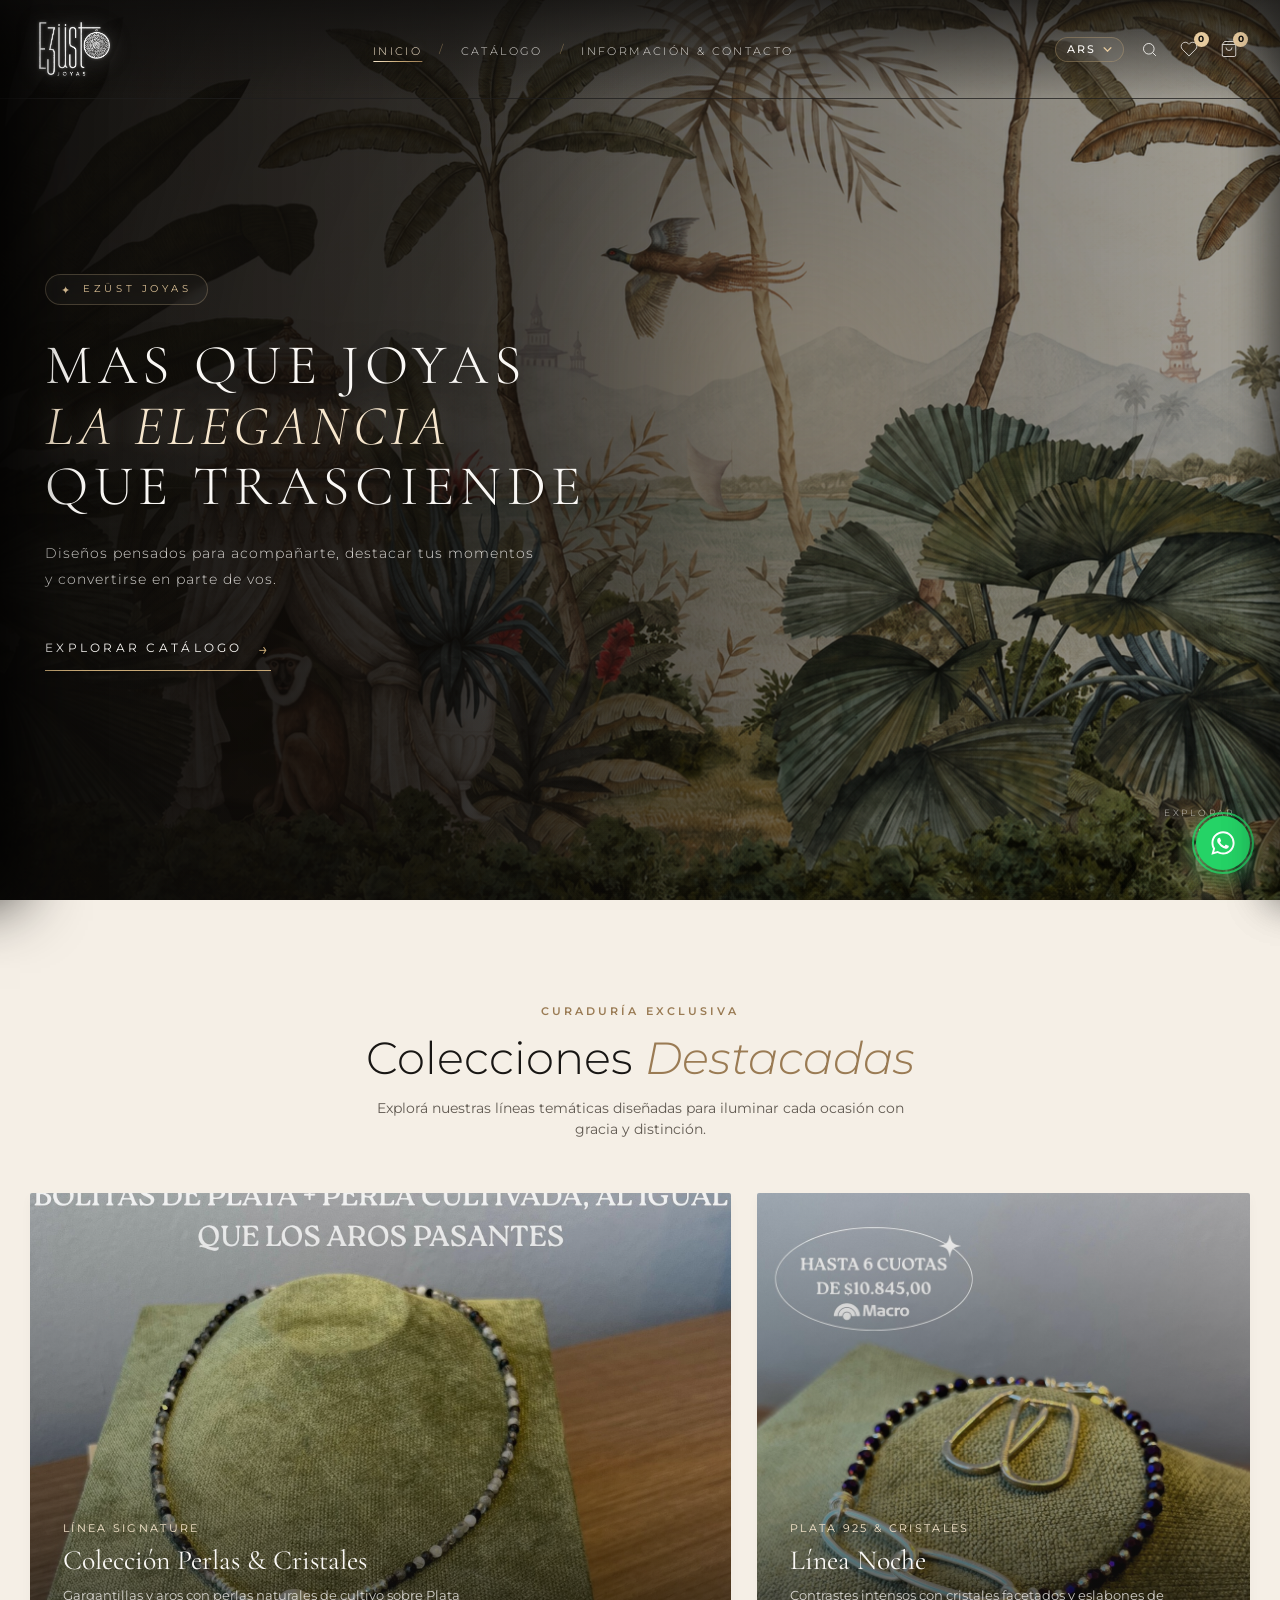
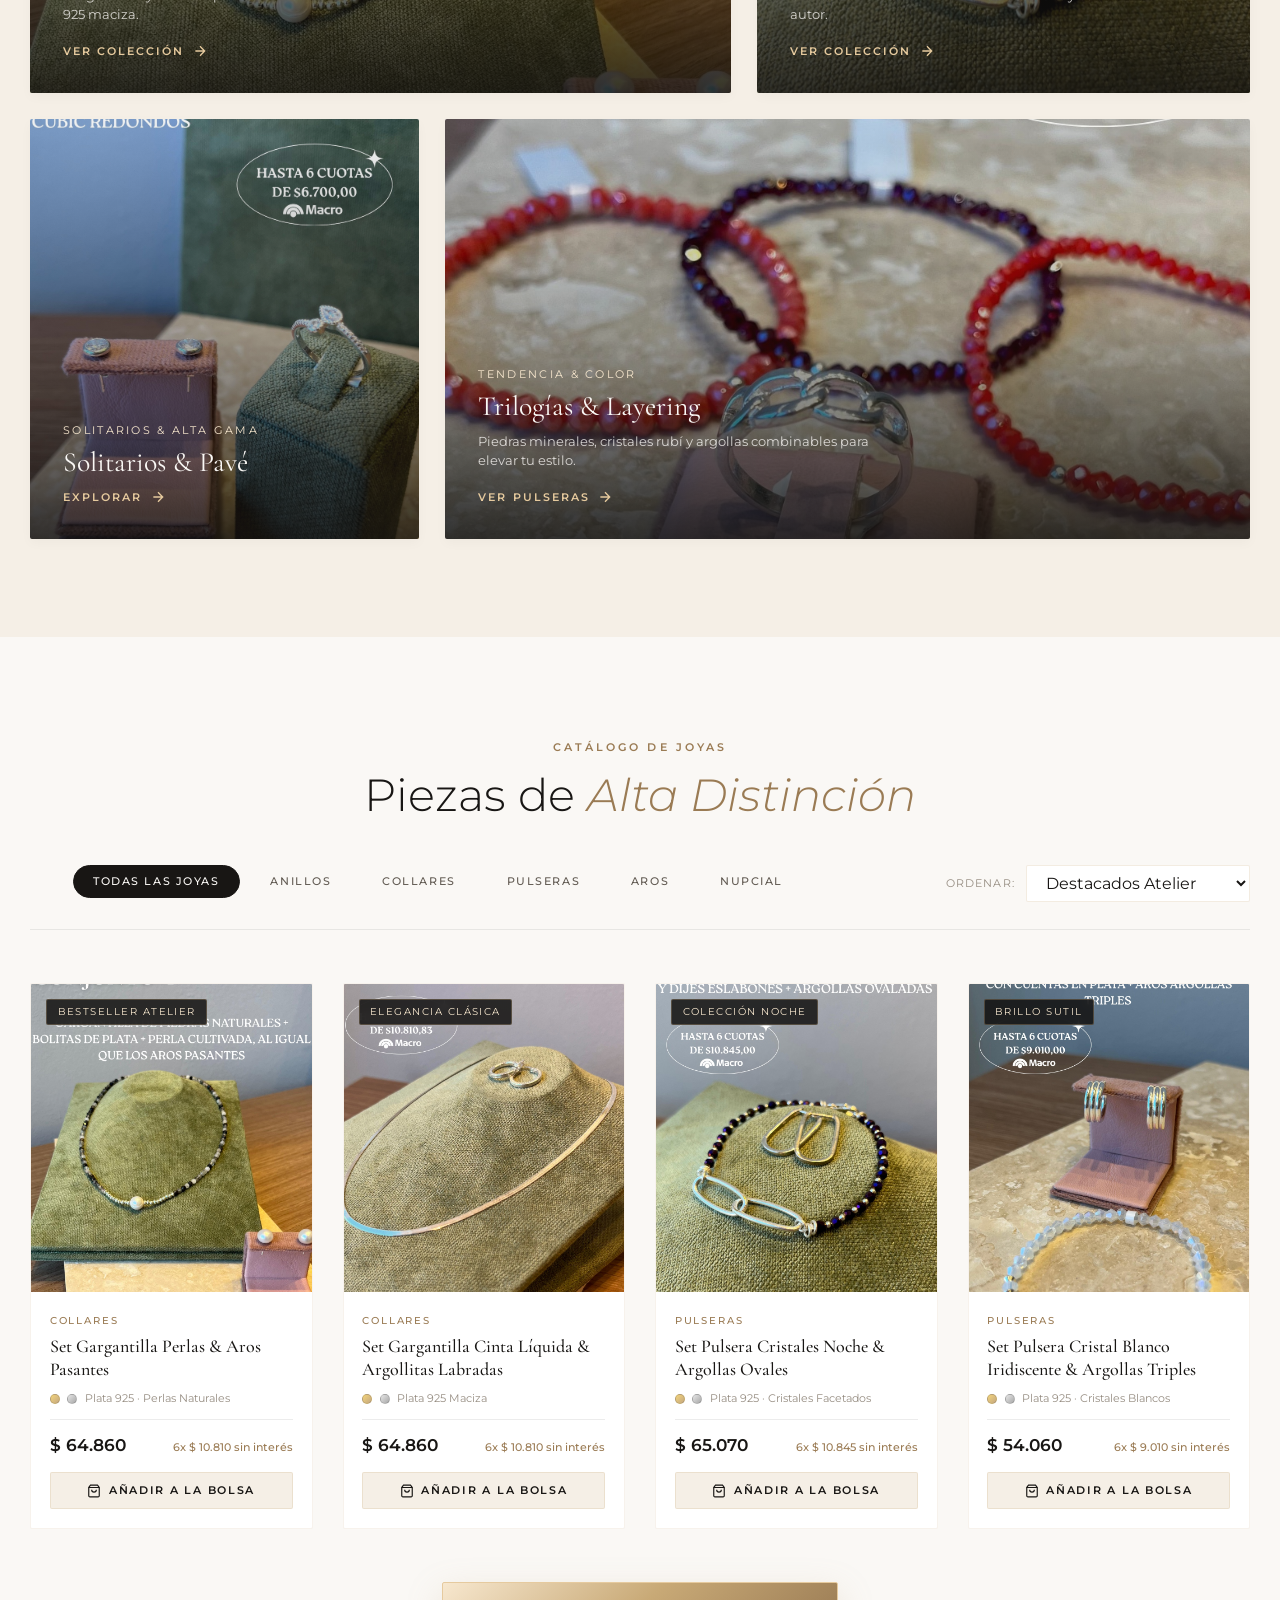
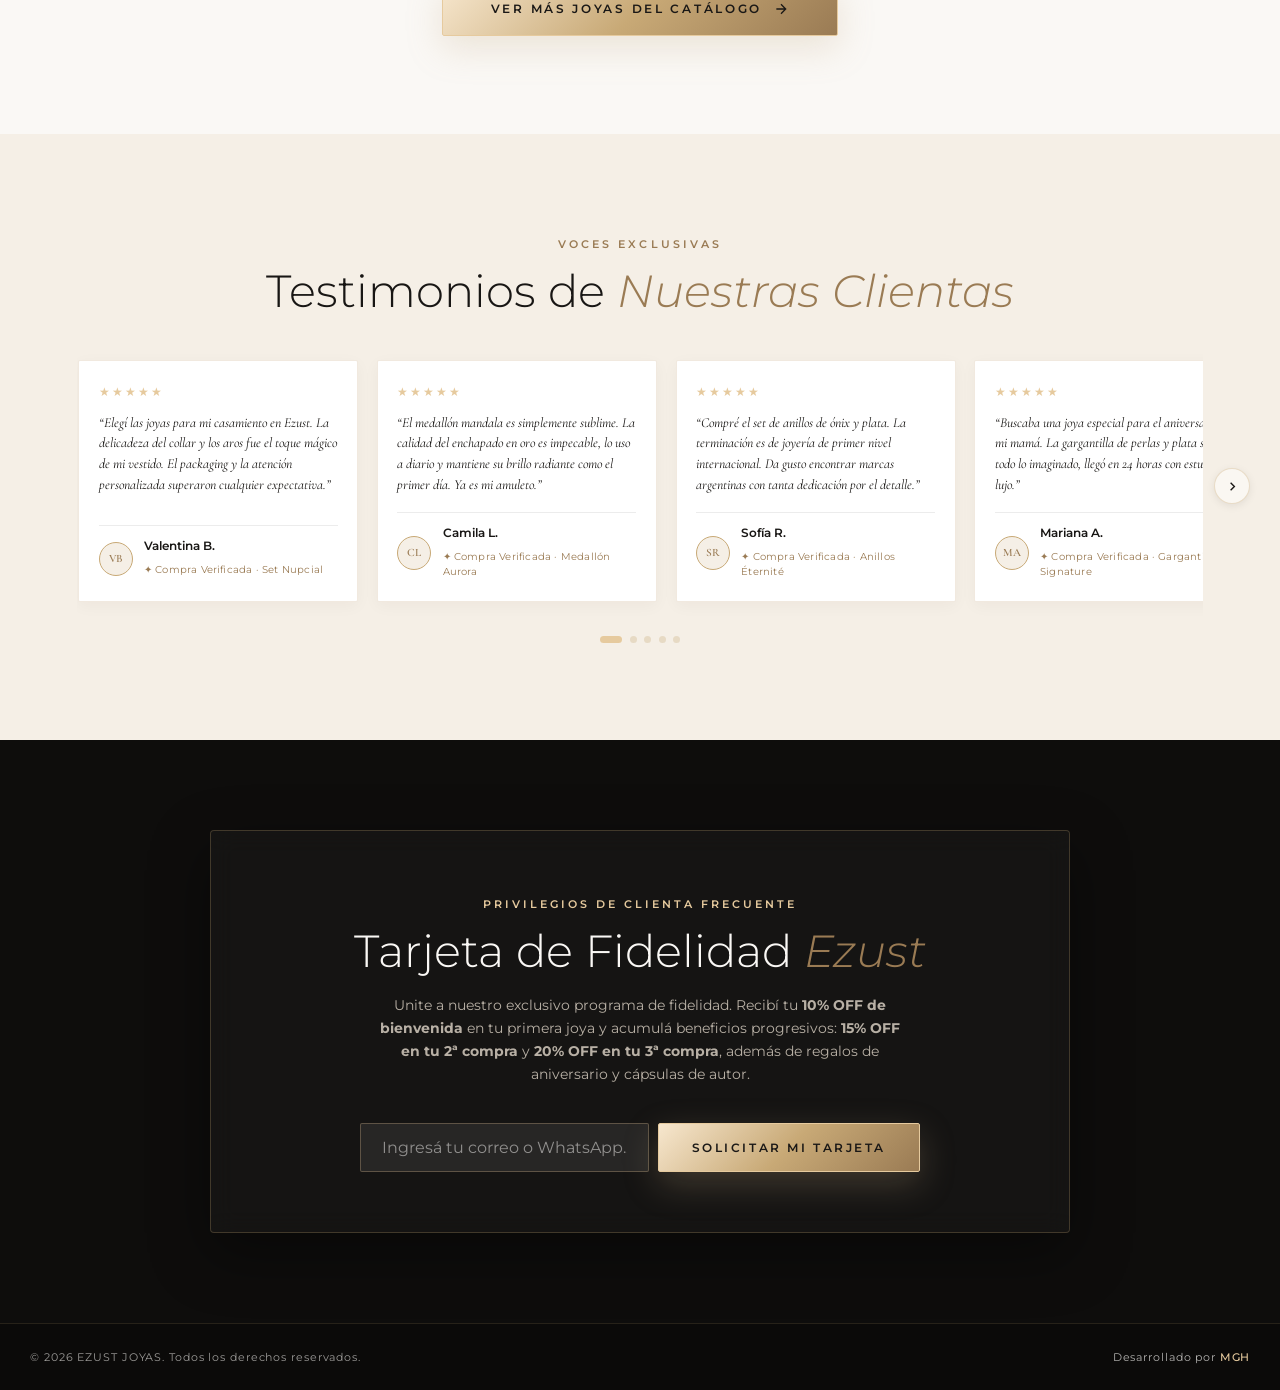
==== index.html @ bac336cd "feat: create luxury design system stylesheet and update headers across pages" ====
<!DOCTYPE html>
<html lang="es">

<head>
  <meta charset="UTF-8">
  <meta name="viewport" content="width=device-width, initial-scale=1.0, maximum-scale=1.0, minimum-scale=1.0, user-scalable=no, shrink-to-fit=no, viewport-fit=cover">
  <title>EZUST JOYAS</title>

  <!-- SEO & Meta Tags -->
  <meta name="description"
    content="Ezust Joyas — Alta joyería contemporánea en Oro 18K y Plata 925. Anillos de autor, collares, pulseras y aros diseñados para trascender y contar historias únicas.">
  <meta name="keywords"
    content="joyas de autor, joyeria fina, oro 18k, plata 925, anillos de compromiso, collares de oro, pulseras luxury, alta joyeria argentina, ezust joyas">
  <meta name="author" content="EZUST JOYAS">
  <meta name="theme-color" content="#121110">

  <!-- Open Graph / Social -->
  <meta property="og:type" content="website">
  <meta property="og:title" content="EZUST JOYAS | Joyas que cuentan historias">
  <meta property="og:description"
    content="Diseño de autor, metales nobles y elegancia atemporal. Descubrí nuestra nueva colección exclusiva.">
  <meta property="og:image" content="assets/img/hero_bride_gold.jpg">

  <!-- Stylesheet (cache-busted for mobile updates) -->
  <link rel="stylesheet" href="css/style.css?v=20261025_mural_anim_v18">
  <link rel="icon" type="image/svg+xml" href="assets/logo-symbol.svg">
</head>

<body>

  <!-- Sticky Luxury Floating Header -->
  <header class="site-header transparent-hero-header" id="siteHeader">
    <div class="header-inner container-fluid">

      <!-- Header Left: Logo -->
      <div class="header-logo-area">
        <a href="#inicio" aria-label="EZUST JOYAS Inicio" class="header-logo-link">
          <img src="assets/logo-official-white.png?v=2" alt="EZUST JOYAS" class="header-logo-img" width="140" height="56">
        </a>
      </div>

      <!-- Header Center: Minimalist Inline Navigation -->
      <nav class="header-nav-center" aria-label="Navegación principal">
        <ul class="nav-links-editorial">
          <li><a href="#inicio" class="nav-editorial-link active">INICIO</a></li>
          <li class="nav-dot">/</li>
          <li><a href="catalogo.html" class="nav-editorial-link">CATÁLOGO</a></li>
          <li class="nav-dot">/</li>
          <li><a href="contacto.html" class="nav-editorial-link">INFORMACIÓN & CONTACTO</a></li>
        </ul>
      </nav>

      <!-- Header Right: Currency & Action Icons -->
      <div class="header-actions-right">

        <!-- Luxury Custom Currency Selector -->
        <div class="custom-currency-dropdown" id="currencyDropdown">
          <button class="currency-trigger-btn" id="currencyTrigger" type="button" aria-haspopup="true" aria-expanded="false" aria-label="Seleccionar Moneda">
            <span class="curr-selected-code" id="currentCurrencyLabel">ARS</span>
            <svg class="curr-arrow" width="9" height="5" viewBox="0 0 10 6" fill="none" stroke="currentColor" stroke-width="1.6" stroke-linecap="round">
              <path d="M1 1L5 5L9 1"/>
            </svg>
          </button>
          <div class="currency-dropdown-menu" id="currencyMenu">
            <button type="button" class="currency-menu-item active" data-currency="ARS">
              <span class="currency-item-code">ARS</span>
              <span class="currency-item-name">Pesos ($)</span>
              <span class="currency-item-dot">✦</span>
            </button>
            <button type="button" class="currency-menu-item" data-currency="USD">
              <span class="currency-item-code">USD</span>
              <span class="currency-item-name">Dólares ($)</span>
              <span class="currency-item-dot">✦</span>
            </button>
          </div>
        </div>

        <!-- Header Inline Search Box -->
        <div class="header-search-wrap" id="headerSearchWrap">
          <button class="header-icon-fine" id="searchBtn" title="Buscar Joyas" aria-label="Buscar">
            <svg width="17" height="17" fill="none" stroke="currentColor" stroke-width="1.4" viewBox="0 0 24 24">
              <circle cx="11" cy="11" r="7.5"></circle>
              <line x1="21" y1="21" x2="16.5" y2="16.5"></line>
            </svg>
          </button>
          <div class="header-search-input-box" id="headerSearchInputBox">
            <input type="text" id="headerSearchInput" class="header-search-field" placeholder="Buscar collares, anillos, perlas..." autocomplete="off">
            <button type="button" class="header-search-close" id="headerSearchCloseBtn">✕</button>
          </div>
          <!-- Live Floating Search Results Dropdown -->
          <div class="header-search-results-dropdown" id="headerSearchResults"></div>
        </div>


        <!-- Wishlist Icon -->
        <button class="header-icon-fine" id="wishlistBtn" title="Mis Favoritos" aria-label="Favoritos">
          <svg width="18" height="18" fill="none" stroke="currentColor" stroke-width="1.2" viewBox="0 0 24 24">
            <path
              d="M20.84 4.61a5.5 5.5 0 00-7.78 0L12 5.67l-1.06-1.06a5.5 5.5 0 00-7.78 7.78l1.06 1.06L12 21.23l7.78-7.78 1.06-1.06a5.5 5.5 0 000-7.78z">
            </path>
          </svg>
          <span class="badge-count-fine" id="wishlistCount">0</span>
        </button>

        <!-- Bag / Cart Icon -->
        <button class="header-icon-fine" id="cartBtn" title="Bolsa de Compras" aria-label="Carrito de compras">
          <svg width="18" height="18" fill="none" stroke="currentColor" stroke-width="1.2" viewBox="0 0 24 24">
            <path d="M6 2L3 6v14a2 2 0 002 2h14a2 2 0 002-2V6l-3-4z"></path>
            <line x1="3" y1="6" x2="21" y2="6"></line>
            <path d="M16 10a4 4 0 01-8 0"></path>
          </svg>
          <span class="badge-count-fine" id="cartCount">0</span>
        </button>

        <!-- Mobile Menu Toggle -->
        <button class="header-icon-fine mobile-menu-btn" id="mobileMenuBtn" aria-label="Abrir Menú">
          <svg width="22" height="22" fill="none" stroke="currentColor" stroke-width="1.2" viewBox="0 0 24 24">
            <line x1="3" y1="7" x2="21" y2="7"></line>
            <line x1="3" y1="17" x2="21" y2="17"></line>
          </svg>
        </button>

      </div>

    </div>
  </header>

  <!-- 4K Fullscreen Cinematographic Hero Section -->
  <section class="hero-cinematic-section" id="inicio">

    <!-- Background Macro Jewelry Visual with Parallax -->
    <div class="hero-cinematic-bg-wrapper" id="heroBgWrapper">
      <img src="assets/img/hero_jungle.png" alt="EZÜST Joyas - mural selvático, identidad de marca" class="hero-cinematic-img"
        id="heroCinematicImg">
      <!-- Vignette and Gradient Caustic Layers -->
      <div class="hero-cinematic-gradient-left"></div>
      <div class="hero-cinematic-vignette"></div>
      <div class="hero-cinematic-caustic-glow"></div>
      <!-- Ambient Sparkle Canvas -->
      <canvas id="heroSparklesCanvas" class="hero-sparkles-canvas"></canvas>
    </div>

    <!-- Main Editorial Content Overlay -->
    <div class="container hero-cinematic-container">
      <div class="hero-cinematic-content">

        <div class="hero-editorial-brand-badge">
          <span class="badge-sparkle">✦</span>
          <span class="badge-text">EZÜST JOYAS</span>
        </div>

        <h1 class="hero-editorial-headline">
          <span class="headline-line line-1">MAS QUE JOYAS</span>
          <span class="headline-line line-2">LA ELEGANCIA</span>
          <span class="headline-line line-3">QUE TRASCIENDE</span>
        </h1>

        <p class="hero-editorial-subtext">
          Diseños pensados para acompañarte, destacar tus momentos y convertirse en parte de vos.
        </p>

        <div class="hero-editorial-cta-wrap">
          <a href="catalogo.html" class="hero-minimal-editorial-cta">
            <span class="cta-text">EXPLORAR CATÁLOGO</span>
            <span class="cta-arrow">→</span>
          </a>
        </div>

      </div>
    </div>

    <!-- Bottom Hallmarks Bar -->
    <div class="hero-bottom-bar">
      <div class="container hero-bottom-inner">
        <a href="#colecciones" class="hero-scroll-indicator" aria-label="Desplazarse hacia abajo">
          <span class="scroll-label">EXPLORAR</span>
          <div class="scroll-needle"></div>
        </a>
      </div>
    </div>

  </section>

  <!-- Featured Collections Section -->
  <section class="collections-section section-spacing" id="colecciones">
    <div class="container">

      <div class="section-header text-center">
        <span class="section-tag">Curaduría Exclusiva</span>
        <h2 class="section-title">Colecciones <em>Destacadas</em></h2>
        <p style="color: var(--text-secondary); max-width: 540px; margin: 0.8rem auto 0; font-size: 0.9rem;">
          Explorá nuestras líneas temáticas diseñadas para iluminar cada ocasión con gracia y distinción.
        </p>
      </div>

      <div class="collections-grid">

        <!-- Collection 1: Aurora (Large) -->
        <div class="collection-card col-span-7 large">
          <div class="collection-media">
            <img src="assets/products_hq/ez-real-01_main.jpg" alt="Colección Perlas Naturales y Plata 925"
              loading="lazy">
            <div class="collection-overlay">
              <span class="collection-sub">Línea Signature</span>
              <h3 class="collection-name">Colección Perlas & Cristales</h3>
              <p class="collection-desc">Gargantillas y aros con perlas naturales de cultivo sobre Plata 925 maciza.</p>
              <a href="catalogo.html?category=collares" class="collection-link-btn">
                <span>Ver Colección</span>
                <svg fill="none" stroke="currentColor" stroke-width="2" viewBox="0 0 24 24">
                  <path d="M5 12h14M12 5l7 7-7 7" />
                </svg>
              </a>
            </div>
          </div>
        </div>

        <!-- Collection 2: Noche & Cristales -->
        <div class="collection-card col-span-5 large">
          <div class="collection-media">
            <img src="assets/products_hq/ez-real-03_main.jpg" alt="Colección Noche Cristales y Plata" loading="lazy">
            <div class="collection-overlay">
              <span class="collection-sub">Plata 925 & Cristales</span>
              <h3 class="collection-name">Línea Noche</h3>
              <p class="collection-desc">Contrastes intensos con cristales facetados y eslabones de autor.</p>
              <a href="catalogo.html?category=pulseras" class="collection-link-btn">
                <span>Ver Colección</span>
                <svg fill="none" stroke="currentColor" stroke-width="2" viewBox="0 0 24 24">
                  <path d="M5 12h14M12 5l7 7-7 7" />
                </svg>
              </a>
            </div>
          </div>
        </div>

        <!-- Collection 3: Solitarios & Pavé -->
        <div class="collection-card col-span-4">
          <div class="collection-media">
            <img src="assets/products_hq/ez-real-05_main.jpg" alt="Solitarios y Aros Cubic Biselados" loading="lazy">
            <div class="collection-overlay">
              <span class="collection-sub">Solitarios & Alta Gama</span>
              <h3 class="collection-name">Solitarios & Pavé</h3>
              <a href="catalogo.html?category=anillos" class="collection-link-btn">
                <span>Explorar</span>
                <svg fill="none" stroke="currentColor" stroke-width="2" viewBox="0 0 24 24">
                  <path d="M5 12h14M12 5l7 7-7 7" />
                </svg>
              </a>
            </div>
          </div>
        </div>

        <!-- Collection 4: Trilogías & Layering -->
        <div class="collection-card col-span-8">
          <div class="collection-media">
            <img src="assets/products_hq/ez-real-08_main.jpg" alt="Trilogías Minerales y Anillos" loading="lazy">
            <div class="collection-overlay">
              <span class="collection-sub">Tendencia & Color</span>
              <h3 class="collection-name">Trilogías & Layering</h3>
              <p class="collection-desc">Piedras minerales, cristales rubí y argollas combinables para elevar tu estilo.
              </p>
              <a href="catalogo.html?category=pulseras" class="collection-link-btn">
                <span>Ver Pulseras</span>
                <svg fill="none" stroke="currentColor" stroke-width="2" viewBox="0 0 24 24">
                  <path d="M5 12h14M12 5l7 7-7 7" />
                </svg>
              </a>
            </div>
          </div>
        </div>

      </div>

    </div>
  </section>

  <!-- Interactive Product Catalog Section -->
  <section class="catalog-section section-spacing" id="catalogo">
    <div class="container">

      <div class="section-header text-center">
        <span class="section-tag">Catálogo de Joyas</span>
        <h2 class="section-title">Piezas de <em>Alta Distinción</em></h2>
      </div>

      <!-- Filters & Sorting Bar -->
      <div class="catalog-filters-bar">
        <div class="filter-categories-wrap">
          <button class="filter-scroll-btn filter-scroll-left hidden" aria-label="Desplazar categorías a la izquierda" type="button">
            <svg width="14" height="14" viewBox="0 0 24 24" fill="none" stroke="currentColor" stroke-width="2.2"><polyline points="15 18 9 12 15 6"></polyline></svg>
          </button>
          <div class="filter-categories">
            <button class="filter-btn active" data-category="all">Todas las Joyas</button>
            <button class="filter-btn" data-category="anillos">Anillos</button>
            <button class="filter-btn" data-category="collares">Collares</button>
            <button class="filter-btn" data-category="pulseras">Pulseras</button>
            <button class="filter-btn" data-category="aros">Aros</button>
            <button class="filter-btn" data-category="nupcial">Nupcial</button>
          </div>
          <button class="filter-scroll-btn filter-scroll-right" aria-label="Desplazar categorías a la derecha" type="button">
            <svg width="14" height="14" viewBox="0 0 24 24" fill="none" stroke="currentColor" stroke-width="2.2"><polyline points="9 18 15 12 9 6"></polyline></svg>
          </button>
        </div>

        <div class="catalog-sort-wrap">
          <span class="sort-label">Ordenar:</span>
          <select class="sort-select" id="catalogSort" aria-label="Ordenar catálogo">
            <option value="featured">Destacados Atelier</option>
            <option value="low-price">Menor a Mayor Precio</option>
            <option value="high-price">Mayor a Menor Precio</option>
          </select>
        </div>
      </div>

      <!-- Dynamic Product Cards Grid (Limited to 4 on Home) -->
      <div class="products-grid" id="productsGrid" data-limit="4">
        <!-- Injected via app.js -->
      </div>

      <!-- Ver Más CTA Linking to Catalog Page -->
      <div class="text-center" style="margin-top: 3.5rem;">
        <a href="catalogo.html" class="btn-luxury btn-primary" style="padding: 1.1rem 3.2rem; font-size: 0.82rem; letter-spacing: 0.22em;">
          <span>Ver Más Joyas del Catálogo</span>
          <svg width="16" height="16" fill="none" stroke="currentColor" stroke-width="2" viewBox="0 0 24 24">
            <path d="M5 12h14M12 5l7 7-7 7" />
          </svg>
        </a>
      </div>

    </div>
  </section>







  <!-- Verified Testimonials Section -->
  <section class="testimonials-section section-spacing">
    <div class="container">

      <div class="section-header text-center">
        <span class="section-tag">Voces Exclusivas</span>
        <h2 class="section-title">Testimonios de <em>Nuestras Clientas</em></h2>
      </div>

      <div class="testimonials-carousel-wrap">
        <button class="testimonials-nav-btn testimonials-nav-prev hidden" id="testiPrevBtn" aria-label="Testimonio anterior" type="button">
          <svg width="15" height="15" viewBox="0 0 24 24" fill="none" stroke="currentColor" stroke-width="2.2"><polyline points="15 18 9 12 15 6"></polyline></svg>
        </button>

        <div class="testimonials-grid" id="testimonialsTrack">

          <div class="testimonial-card">
            <div class="testimonial-stars">★★★★★</div>
            <p class="testimonial-text">
              “Elegí las joyas para mi casamiento en Ezust. La delicadeza del collar y los aros fue el toque mágico de mi
              vestido. El packaging y la atención personalizada superaron cualquier expectativa.”
            </p>
            <div class="testimonial-author">
              <div class="author-avatar">VB</div>
              <div class="author-info">
                <h5>Valentina B.</h5>
                <span>✦ Compra Verificada · Set Nupcial</span>
              </div>
            </div>
          </div>

          <div class="testimonial-card">
            <div class="testimonial-stars">★★★★★</div>
            <p class="testimonial-text">
              “El medallón mandala es simplemente sublime. La calidad del enchapado en oro es impecable, lo uso a diario y
              mantiene su brillo radiante como el primer día. Ya es mi amuleto.”
            </p>
            <div class="testimonial-author">
              <div class="author-avatar">CL</div>
              <div class="author-info">
                <h5>Camila L.</h5>
                <span>✦ Compra Verificada · Medallón Aurora</span>
              </div>
            </div>
          </div>

          <div class="testimonial-card">
            <div class="testimonial-stars">★★★★★</div>
            <p class="testimonial-text">
              “Compré el set de anillos de ónix y plata. La terminación es de joyería de primer nivel internacional. Da
              gusto encontrar marcas argentinas con tanta dedicación por el detalle.”
            </p>
            <div class="testimonial-author">
              <div class="author-avatar">SR</div>
              <div class="author-info">
                <h5>Sofía R.</h5>
                <span>✦ Compra Verificada · Anillos Éternité</span>
              </div>
            </div>
          </div>

          <div class="testimonial-card">
            <div class="testimonial-stars">★★★★★</div>
            <p class="testimonial-text">
              “Buscaba una joya especial para el aniversario de mi mamá. La gargantilla de perlas y plata superó todo lo imaginado, llegó en 24 horas con estuche de lujo.”
            </p>
            <div class="testimonial-author">
              <div class="author-avatar">MA</div>
              <div class="author-info">
                <h5>Mariana A.</h5>
                <span>✦ Compra Verificada · Gargantilla Signature</span>
              </div>
            </div>
          </div>

          <div class="testimonial-card">
            <div class="testimonial-stars">★★★★★</div>
            <p class="testimonial-text">
              “El calibrador digital me permitió acertar mi medida exacta sin moverme de casa. El anillo solitario es deslumbrante, súper cómodo y brillante.”
            </p>
            <div class="testimonial-author">
              <div class="author-avatar">LG</div>
              <div class="author-info">
                <h5>Lucía G.</h5>
                <span>✦ Compra Verificada · Solitario Lumière</span>
              </div>
            </div>
          </div>

        </div>

        <button class="testimonials-nav-btn testimonials-nav-next" id="testiNextBtn" aria-label="Siguiente testimonio" type="button">
          <svg width="15" height="15" viewBox="0 0 24 24" fill="none" stroke="currentColor" stroke-width="2.2"><polyline points="9 18 15 12 9 6"></polyline></svg>
        </button>
      </div>

      <!-- Carousel Pagination Dots -->
      <div class="testimonials-dots" id="testimonialsDots">
        <button class="testi-dot active" aria-label="Testimonio 1"></button>
        <button class="testi-dot" aria-label="Testimonio 2"></button>
        <button class="testi-dot" aria-label="Testimonio 3"></button>
        <button class="testi-dot" aria-label="Testimonio 4"></button>
        <button class="testi-dot" aria-label="Testimonio 5"></button>
      </div>

  </section>

  <!-- VIP Loyalty Card Section -->
  <section class="newsletter-section" id="fidelidad">
    <div class="container">
      <div class="newsletter-box">
        <span class="section-tag" style="color: var(--gold-bright);">Privilegios de Clienta Frecuente</span>
        <h2 class="section-title">Tarjeta de Fidelidad <em>Ezust</em></h2>
        <p class="subtitle">
          Unite a nuestro exclusivo programa de fidelidad. Recibí tu <strong>10% OFF de bienvenida</strong> en tu primera joya y acumulá beneficios progresivos: <strong>15% OFF en tu 2ª compra</strong> y <strong>20% OFF en tu 3ª compra</strong>, además de regalos de aniversario y cápsulas de autor.
        </p>

        <form class="newsletter-form" id="newsletterForm">
          <input type="text" id="newsletterEmail" class="newsletter-input"
            placeholder="Ingresá tu correo o WhatsApp..." required aria-label="Contacto para Tarjeta de Fidelidad">
          <button type="submit" class="btn-luxury btn-primary">
            <span>Solicitar Mi Tarjeta</span>
          </button>
        </form>

      </div>
    </div>
  </section>

  <!-- Slim Minimal Luxury Footer -->
  <footer class="site-footer-slim" id="contacto">
    <div class="container">
      <div class="footer-slim-inner">
        <div class="footer-slim-copy">
          © 2026 EZUST JOYAS. Todos los derechos reservados.
        </div>
        <div class="footer-slim-dev">
          Desarrollado por <a href="https://instagram.com/martiniano.web" target="_blank" rel="noopener"
            class="developer-link">MGH</a>
        </div>
      </div>
    </div>
  </footer>

  <!-- Floating WhatsApp Action Button -->
  <a href="https://wa.me/5493576415867?text=Hola%20Ezust%20joyas,%20quiero..." target="_blank" rel="noopener"
    class="floating-whatsapp-btn" aria-label="Contactar por WhatsApp">
    <svg width="32" height="32" viewBox="0 0 24 24" fill="currentColor">
      <path
        d="M12.04 2c-5.46 0-9.91 4.45-9.91 9.91 0 1.75.46 3.45 1.32 4.95L2.05 22l5.25-1.38c1.45.79 3.08 1.21 4.74 1.21 5.46 0 9.91-4.45 9.91-9.91 0-2.65-1.03-5.14-2.9-7.01A9.816 9.816 0 0 0 12.04 2zm.01 1.67c2.2 0 4.26.86 5.82 2.42a8.225 8.225 0 0 1 2.41 5.83c0 4.54-3.7 8.24-8.24 8.24-1.48 0-2.93-.4-4.2-1.15l-.3-.18-3.12.82.83-3.04-.2-.31a8.196 8.196 0 0 1-1.26-4.38c0-4.54 3.7-8.24 8.24-8.24zm-3.53 3.99c-.19 0-.42.07-.64.31-.22.24-.85.83-.85 2.03 0 1.2.88 2.36 1 2.53.13.16 1.72 2.63 4.17 3.69.58.25 1.04.4 1.4.51.59.19 1.12.16 1.54.1.47-.07 1.45-.59 1.65-1.17.21-.57.21-1.06.15-1.17-.06-.1-.23-.17-.48-.29-.25-.13-1.45-.72-1.68-.8-.22-.08-.39-.13-.55.12-.16.25-.63.8-.78.96-.14.16-.29.18-.54.06-.25-.13-1.04-.38-1.98-1.22-.73-.65-1.23-1.46-1.37-1.7-.14-.25-.01-.38.11-.51.11-.11.25-.29.37-.43.13-.15.17-.25.25-.42.08-.17.04-.31-.02-.44-.06-.13-.55-1.33-.76-1.82-.2-.48-.41-.42-.56-.43l-.48-.01z" />
    </svg>
  </a>

  <!-- Drawer Backdrop Overlay -->
  <div class="drawer-overlay" id="drawerOverlay"></div>

  <!-- Slide-Out Shopping Bag Drawer -->
  <aside class="side-drawer" id="cartDrawer" aria-label="Bolsa de compras">
    <div class="drawer-header">
      <h3 class="drawer-title">Bolsa de Compras</h3>
      <button class="drawer-close-btn" id="cartCloseBtn" aria-label="Cerrar bolsa">✕</button>
    </div>

    <!-- Shipping Info -->
    <div class="drawer-shipping-meter">
      <div class="shipping-meter-text" id="shippingText">
        <span>✦ Envíos asegurados a todo el país por Andreani y Correo Argentino</span>
      </div>
    </div>

    <!-- Items List -->
    <div class="drawer-body" id="cartItemsContainer">
      <!-- Injected via app.js -->
    </div>

    <!-- Drawer Footer -->
    <div class="drawer-footer" id="cartDrawerFooter">
      <div class="drawer-subtotal-row">
        <span class="drawer-subtotal-label">Subtotal estimado:</span>
        <span class="drawer-subtotal-price" id="cartSubtotal">$ 0</span>
      </div>
      <div class="drawer-transfer-discount-row" id="cartTransferDiscountRow">
        <span>✦ 15% OFF pagando con Transferencia: <strong id="cartTransferPrice">$ 0</strong></span>
      </div>
      <div class="drawer-actions">
        <a href="#" id="checkoutWhatsappBtn" target="_blank" rel="noopener" class="btn-luxury btn-checkout-whatsapp"
          style="width: 100%; justify-content: center;">
          <svg width="20" height="20" fill="currentColor" viewBox="0 0 24 24">
            <path
              d="M12.031 6.172c-3.181 0-5.767 2.586-5.768 5.766-.001 1.298.38 2.27 1.019 3.287l-.711 2.598 2.664-.699c.971.53 1.771.815 2.796.815 3.181 0 5.767-2.587 5.768-5.766.001-3.18-2.585-5.766-5.768-5.766zm9.969 5.766c0 5.518-4.482 10-10 10-1.697 0-3.286-.423-4.685-1.168l-5.315 1.392 1.417-5.181c-.881-1.488-1.417-3.218-1.417-5.043 0-5.518 4.482-10 10-10s10 4.482 10 10z" />
          </svg>
          <span id="checkoutWhatsappBtnText">Finalizar Pedido por WhatsApp</span>
        </a>
        <a href="#" id="checkoutTransferBtn" target="_blank" rel="noopener" class="btn-luxury btn-checkout-transfer"
          style="width: 100%; justify-content: center;">
          <span>Pagar con Transferencia (15% OFF)</span>
        </a>
      </div>
    </div>
  </aside>

  <!-- Slide-Out Wishlist Drawer -->
  <aside class="side-drawer" id="wishlistDrawer" aria-label="Lista de Deseos">
    <div class="drawer-header">
      <h3 class="drawer-title">Lista de Deseos</h3>
      <button class="drawer-close-btn" id="wishlistCloseBtn" aria-label="Cerrar favoritos">✕</button>
    </div>
    <div class="drawer-body" id="wishlistItemsContainer">
      <!-- Injected via app.js -->
    </div>
  </aside>

  <!-- Mobile Navigation Drawer -->
  <div class="mobile-nav-drawer" id="mobileNavDrawer" aria-label="Menú de navegación móvil">
    <div class="mobile-nav-header">
      <img src="assets/logo-official-gold.png" alt="EZUST JOYAS" style="height: 38px; width: auto; object-fit: contain;">
      <button id="mobileNavClose" type="button" aria-label="Cerrar menú">✕</button>
    </div>
    <div class="mobile-nav-links">
      <a href="#inicio" class="mobile-nav-link">
        <span>Inicio</span>
        <span>→</span>
      </a>
      <a href="catalogo.html" class="mobile-nav-link">
        <span>Catálogo</span>
        <span>→</span>
      </a>
      <a href="javascript:void(0)" class="mobile-nav-link" id="mobileWishlistLink">
        <span>Mis Favoritos ♡</span>
        <span style="font-size: 0.85rem; color: var(--gold-light);">Ver lista →</span>
      </a>
      <a href="contacto.html" class="mobile-nav-link">
        <span>Información & Contacto</span>
        <span>→</span>
      </a>
      <a href="https://wa.me/5493576467389" target="_blank" rel="noopener" class="mobile-nav-link" style="color: var(--gold-bright);">
        <span>Atención WhatsApp</span>
        <span>💬</span>
      </a>
    </div>
    <div class="mobile-nav-footer">
      <div class="mobile-nav-footer-brand">
        <span>✦</span> ALTA JOYERÍA
      </div>
      <p class="mobile-nav-footer-text">Oro 18K & Plata 925 · Envíos a todo el país</p>
    </div>
  </div>

  <!-- Fullscreen Luxury Sliding Product Canvas (SPA Product Page) -->
  <div class="fullscreen-product-sheet" id="productFullscreenCanvas" aria-modal="true" role="dialog">
    <div class="sheet-top-bar">
      <button class="sheet-back-btn" id="productSheetBackBtn" type="button">
        <svg width="18" height="18" fill="none" stroke="currentColor" stroke-width="2" viewBox="0 0 24 24"><path d="M19 12H5M12 19l-7-7 7-7"/></svg>
        <span>Volver</span>
      </button>
      <div class="sheet-logo-center">
        <img src="assets/logo-official-gold.png" alt="EZUST JOYAS" height="34">
      </div>
      <button class="sheet-close-btn" id="productSheetCloseBtn" type="button" aria-label="Cerrar vista de producto">
        ✕
      </button>
    </div>

    <div class="product-sheet-scroll-body" id="productSheetBody">
      <!-- Dynamically rendered via renderFullscreenProduct() in app.js -->
    </div>
  </div>



  <!-- JavaScript Application -->
  <script src="js/app.js?v=20261024_fix_v14"></script>
</body>

</html>
---- css/style.css ----
/* ==========================================================================
   EZUST JOYAS - Premium Fine Jewelry Design System & Stylesheet
   Aesthetic: Minimalist, Luxury, Editorial, Feminine & Sophisticated
   ========================================================================== */

@import url('https://fonts.googleapis.com/css2?family=Cormorant+Garamond:ital,wght@0,300;0,400;0,500;0,600;0,700;1,300;1,400;1,600&family=Montserrat:wght@200;300;400;500;600;700&family=Cinzel:wght@400;500;600;700&family=Italiana&display=swap');

/* --- CSS Variables & Design Tokens --- */
:root {
  --bg-primary: #FAF8F5;
  --bg-secondary: #F5EFE6;
  --bg-tertiary: #EDE4D5;
  --bg-card: #FFFFFF;
  --bg-dark: #0E0D0C;
  --bg-dark-secondary: #181615;
  --bg-glass: rgba(250, 248, 245, 0.85);
  --bg-glass-dark: rgba(14, 13, 12, 0.85);

  --text-primary: #181614;
  --text-secondary: #615A52;
  --text-muted: #968D82;
  --text-light: #FAF8F5;
  --text-light-muted: #B8B0A5;

  --gold-primary: #C8A976;
  --gold-bright: #E6CA9E;
  --gold-dark: #9A7B54;
  --gold-light: #F7E7CE;
  --gold-glow: rgba(230, 202, 158, 0.25);
  --gold-gradient: linear-gradient(135deg, #F7E7CE 0%, #C8A976 50%, #9A7B54 100%);
  --champagne-gradient: linear-gradient(135deg, #FBF8F2 0%, #F5EDE0 100%);
  --dark-gradient: linear-gradient(135deg, #1C1A18 0%, #0E0D0C 100%);

  --border-subtle: rgba(200, 169, 118, 0.22);
  --border-light: rgba(24, 22, 20, 0.08);
  --border-dark: rgba(200, 169, 118, 0.25);

  --font-serif: 'Cormorant Garamond', Georgia, serif;
  --font-sans: 'Montserrat', -apple-system, BlinkMacSystemFont, 'Segoe UI', Roboto, sans-serif;
  --font-display: 'Cinzel', 'Cormorant Garamond', serif;

  --shadow-sm: 0 4px 12px rgba(24, 22, 20, 0.03);
  --shadow-md: 0 10px 30px rgba(24, 22, 20, 0.06);
  --shadow-lg: 0 20px 50px rgba(24, 22, 20, 0.09);
  --shadow-gold: 0 12px 35px rgba(197, 168, 128, 0.25);

  --radius-sm: 2px;
  --radius-md: 4px;
  --radius-lg: 8px;
  --radius-full: 9999px;

  --transition-smooth: all 0.4s cubic-bezier(0.16, 1, 0.3, 1);
  --transition-bounce: all 0.5s cubic-bezier(0.34, 1.56, 0.64, 1);
  --transition-fast: all 0.2s ease;

  --container-max: 1360px;
  --container-padding: 2rem;
}

/* --- Base & Reset --- */
*, *::before, *::after {
  box-sizing: border-box;
  margin: 0;
  padding: 0;
}

html {
  scroll-behavior: smooth;
  font-size: 15px;
  -webkit-font-smoothing: antialiased;
  -moz-osx-font-smoothing: grayscale;
  touch-action: manipulation;
  -webkit-text-size-adjust: 100%;
  -moz-text-size-adjust: 100%;
  text-size-adjust: 100%;
  width: 100%;
  max-width: 100%;
  overflow-x: hidden;
}

body {
  background-color: var(--bg-primary);
  color: var(--text-primary);
  font-family: var(--font-sans);
  font-weight: 400;
  line-height: 1.6;
  overflow-x: hidden;
  width: 100%;
  max-width: 100%;
  position: relative;
  touch-action: manipulation;
  -webkit-text-size-adjust: 100%;
  text-size-adjust: 100%;
}

img, svg, picture, video {
  max-width: 100%;
  display: block;
}

a {
  color: inherit;
  text-decoration: none;
  transition: var(--transition-fast);
}

button {
  font-family: inherit;
  cursor: pointer;
  border: none;
  background: none;
  transition: var(--transition-smooth);
}

input, select, textarea {
  font-family: inherit;
  font-size: 16px !important; /* Prevents iOS Safari from auto-zooming page */
}

ul, ol {
  list-style: none;
}

::selection {
  background-color: var(--gold-light);
  color: var(--text-primary);
}

/* --- Typography Utilities --- */
.font-serif { font-family: var(--font-serif); }
.font-sans { font-family: var(--font-sans); }
.font-display { font-family: var(--font-display); }

.editorial-title {
  font-family: var(--font-serif);
  font-weight: 400;
  letter-spacing: 0.02em;
  line-height: 1.15;
}

.editorial-subtitle {
  font-family: var(--font-sans);
  font-size: 0.8rem;
  letter-spacing: 0.25em;
  text-transform: uppercase;
  color: var(--gold-dark);
  font-weight: 500;
}

.container {
  width: 100%;
  max-width: var(--container-max);
  margin-left: auto;
  margin-right: auto;
  padding-left: var(--container-padding);
  padding-right: var(--container-padding);
}

.section-spacing {
  padding-top: 6.5rem;
  padding-bottom: 6.5rem;
}

.text-center { text-align: center; }

/* --- Luxury Announcement Bar --- */
.announcement-bar {
  background-color: var(--bg-dark);
  color: var(--gold-light);
  padding: 0.55rem 1rem;
  font-size: 0.72rem;
  letter-spacing: 0.18em;
  text-transform: uppercase;
  font-weight: 400;
  text-align: center;
  position: relative;
  z-index: 100;
  border-bottom: 1px solid rgba(197, 168, 128, 0.2);
}

.announcement-slider {
  display: flex;
  justify-content: center;
  align-items: center;
  gap: 1.5rem;
}

.announcement-item {
  display: inline-flex;
  align-items: center;
  gap: 0.6rem;
}

.announcement-item .sparkle {
  color: var(--gold-bright);
  font-size: 0.85rem;
}

/* ==========================================================================
   TRANSPARENT FLOATING LUXURY HEADER
   ========================================================================== */
.site-header {
  position: fixed;
  top: 0;
  left: 0;
  width: 100%;
  z-index: 1000;
  padding: 1.4rem 0;
  transition: all 0.45s cubic-bezier(0.16, 1, 0.3, 1);
  background: transparent;
}

.site-header.transparent-hero-header {
  background: linear-gradient(180deg, rgba(14, 13, 12, 0.75) 0%, rgba(14, 13, 12, 0.3) 60%, transparent 100%);
  border-bottom: 1px solid rgba(255, 255, 255, 0.05);
}

.site-header.scrolled {
  background: rgba(14, 13, 12, 0.92);
  backdrop-filter: blur(20px);
  -webkit-backdrop-filter: blur(20px);
  padding: 0.85rem 0;
  border-bottom: 1px solid rgba(200, 169, 118, 0.2);
  box-shadow: 0 10px 30px rgba(0, 0, 0, 0.4);
}

.header-inner {
  display: flex;
  justify-content: space-between;
  align-items: center;
  width: 100%;
  max-width: 1540px;
  margin: 0 auto;
  padding: 0 2.5rem;
}

/* Header Left: Logo */
.header-logo-area {
  display: flex;
  align-items: center;
  flex-shrink: 0;
  min-width: 0;
}

.header-logo-link {
  display: inline-flex;
  align-items: center;
  text-decoration: none;
}

.header-logo-img {
  height: 56px;
  width: auto;
  object-fit: contain;
  filter: drop-shadow(0 2px 10px rgba(0, 0, 0, 0.9)) drop-shadow(0 0 1.5px rgba(255, 255, 255, 0.5));
  transition: transform 0.4s ease, filter 0.4s ease;
}

.header-logo-link:hover .header-logo-img {
  transform: none;
  filter: drop-shadow(0 4px 14px rgba(0, 0, 0, 0.95)) drop-shadow(0 0 4px rgba(230, 202, 158, 0.8));
}

/* Header Center: Minimalist Inline Navigation */
.header-nav-center {
  display: flex;
  align-items: center;
}

.nav-links-editorial {
  display: flex;
  align-items: center;
  gap: 1.15rem;
  list-style: none;
  margin: 0;
  padding: 0;
}

.nav-editorial-link {
  font-family: var(--font-sans);
  font-size: 0.72rem;
  font-weight: 300;
  letter-spacing: 0.22em;
  text-transform: uppercase;
  color: rgba(250, 248, 245, 0.85);
  text-decoration: none;
  position: relative;
  padding: 0.3rem 0;
  transition: all 0.3s ease;
}

.nav-editorial-link::after {
  content: '';
  position: absolute;
  bottom: 0;
  left: 50%;
  transform: translateX(-50%) scaleX(0);
  width: 100%;
  height: 1px;
  background: var(--gold-gradient);
  transition: transform 0.35s cubic-bezier(0.16, 1, 0.3, 1);
}

.nav-editorial-link:hover,
.nav-editorial-link.active {
  color: var(--gold-light);
  text-shadow: 0 0 12px rgba(247, 231, 206, 0.4);
}

.nav-editorial-link:hover::after,
.nav-editorial-link.active::after {
  transform: translateX(-50%) scaleX(1);
}

.nav-dot {
  color: rgba(200, 169, 118, 0.45);
  font-size: 0.75rem;
  user-select: none;
}

/* Header Right: Actions */
.header-actions-right {
  display: flex;
  align-items: center;
  gap: 0.85rem;
  flex-shrink: 0;
}

/* Custom Luxury Currency Dropdown */
.custom-currency-dropdown {
  position: relative;
  display: inline-block;
}

.currency-trigger-btn {
  background: rgba(255, 255, 255, 0.05);
  border: 1px solid rgba(200, 169, 118, 0.35);
  color: var(--text-light);
  font-family: var(--font-sans);
  font-size: 0.72rem;
  font-weight: 400;
  letter-spacing: 0.18em;
  padding: 0.32rem 0.75rem;
  border-radius: 20px;
  display: inline-flex;
  align-items: center;
  gap: 0.45rem;
  cursor: pointer;
  outline: none;
  transition: all 0.3s cubic-bezier(0.16, 1, 0.3, 1);
  backdrop-filter: blur(10px);
  -webkit-backdrop-filter: blur(10px);
}

.currency-trigger-btn:hover,
.custom-currency-dropdown.active .currency-trigger-btn {
  background: rgba(200, 169, 118, 0.18);
  border-color: var(--gold-bright);
  color: var(--gold-light);
  box-shadow: 0 0 14px rgba(230, 202, 158, 0.25);
}

.curr-selected-code {
  font-weight: 500;
}

.curr-arrow {
  transition: transform 0.3s ease;
  color: var(--gold-bright);
}

.custom-currency-dropdown.active .curr-arrow {
  transform: rotate(180deg);
}

.currency-dropdown-menu {
  position: absolute;
  top: calc(100% + 8px);
  right: 0;
  min-width: 155px;
  background: rgba(14, 13, 12, 0.96);
  backdrop-filter: blur(20px);
  -webkit-backdrop-filter: blur(20px);
  border: 1px solid rgba(200, 169, 118, 0.3);
  border-radius: 8px;
  box-shadow: 0 15px 35px rgba(0, 0, 0, 0.6), 0 0 20px rgba(200, 169, 118, 0.1);
  padding: 0.35rem;
  z-index: 1000;
  opacity: 0;
  visibility: hidden;
  transform: translateY(-8px);
  transition: all 0.25s cubic-bezier(0.16, 1, 0.3, 1);
}

.custom-currency-dropdown.active .currency-dropdown-menu {
  opacity: 1;
  visibility: visible;
  transform: translateY(0);
}

.currency-menu-item {
  width: 100%;
  display: flex;
  align-items: center;
  justify-content: space-between;
  padding: 0.5rem 0.75rem;
  background: transparent;
  border: none;
  border-radius: 4px;
  cursor: pointer;
  text-align: left;
  transition: all 0.2s ease;
  font-family: var(--font-sans);
}

.currency-menu-item:hover {
  background: rgba(200, 169, 118, 0.15);
}

.currency-item-code {
  font-size: 0.72rem;
  font-weight: 500;
  letter-spacing: 0.15em;
  color: #FAF8F5;
}

.currency-item-name {
  font-size: 0.68rem;
  color: rgba(250, 248, 245, 0.55);
  margin-left: 0.5rem;
  flex: 1;
}

.currency-item-dot {
  font-size: 0.65rem;
  color: transparent;
  transition: all 0.2s ease;
}

.currency-menu-item.active .currency-item-code {
  color: var(--gold-bright);
}

.currency-menu-item.active .currency-item-name {
  color: var(--gold-light);
}

.currency-menu-item.active .currency-item-dot {
  color: var(--gold-bright);
}

.header-icon-fine {
  background: none;
  border: none;
  color: rgba(250, 248, 245, 0.88);
  cursor: pointer;
  display: flex;
  align-items: center;
  justify-content: center;
  position: relative;
  padding: 0.3rem;
  transition: all 0.3s ease;
  text-decoration: none;
}

.header-icon-fine:hover {
  color: var(--gold-bright);
  transform: translateY(-1px);
}

.badge-count-fine {
  position: absolute;
  top: -4px;
  right: -6px;
  background: var(--gold-bright);
  color: #0E0D0C;
  font-size: 0.58rem;
  font-weight: 700;
  width: 15px;
  height: 15px;
  border-radius: 50%;
  display: flex;
  align-items: center;
  justify-content: center;
}

.mobile-menu-btn {
  display: none;
  background: none;
  border: none;
  color: rgba(250, 248, 245, 0.9);
  cursor: pointer;
  padding: 0.3rem;
  border-radius: 4px;
  align-items: center;
  justify-content: center;
  transition: all 0.3s ease;
}

.mobile-menu-btn:hover {
  color: var(--gold-bright);
}

/* ==========================================================================
   4K FULLSCREEN CINEMATOGRAPHIC HERO SECTION
   ========================================================================== */
.hero-cinematic-section {
  position: relative;
  width: 100%;
  height: 100vh;
  min-height: 720px;
  max-height: 1080px;
  display: flex;
  align-items: center;
  overflow: hidden;
  background-color: #0B0A09;
  color: #FAF8F5;
}

.hero-cinematic-bg-wrapper {
  position: absolute;
  inset: 0;
  z-index: 1;
  overflow: hidden;
  will-change: transform;
}

.hero-cinematic-img {
  position: absolute;
  top: 0;
  left: 0;
  height: 100%;
  width: auto;
  min-width: 125vw;
  min-height: 100%;
  max-width: none;
  object-fit: cover;
  object-position: left center;
  filter: brightness(0.85) contrast(1.03);
  will-change: transform;
  transform: translate3d(0, 0, 0);
  animation: heroMuralPan 48s cubic-bezier(0.42, 0, 0.58, 1) infinite alternate;
}

@keyframes heroMuralPan {
  0% {
    transform: translate3d(0, 0, 0);
  }
  100% {
    transform: translate3d(calc(100vw - 100%), 0, 0);
  }
}

/* Cinematic Lighting & Vignette Overlays */
.hero-cinematic-gradient-left {
  position: absolute;
  inset: 0;
  background: linear-gradient(
    90deg,
    rgba(14, 11, 8, 0.92) 0%,
    rgba(14, 11, 8, 0.8) 35%,
    rgba(14, 11, 8, 0.5) 62%,
    rgba(14, 11, 8, 0.25) 100%
  );
  z-index: 2;
  pointer-events: none;
}

.hero-cinematic-vignette {
  position: absolute;
  inset: 0;
  background: radial-gradient(
    circle at 75% 50%,
    transparent 40%,
    rgba(11, 10, 9, 0.35) 80%,
    rgba(11, 10, 9, 0.75) 100%
  );
  z-index: 2;
  pointer-events: none;
}

.hero-cinematic-caustic-glow {
  position: absolute;
  top: 15%;
  right: 18%;
  width: 500px;
  height: 500px;
  background: radial-gradient(
    circle,
    rgba(230, 202, 158, 0.22) 0%,
    rgba(200, 169, 118, 0.08) 45%,
    transparent 70%
  );
  filter: blur(60px);
  z-index: 2;
  pointer-events: none;
  animation: causticShimmer 9s infinite alternate ease-in-out;
}

@keyframes causticShimmer {
  0% {
    opacity: 0.6;
    transform: rotate(0deg);
  }
  100% {
    opacity: 0.9;
    transform: rotate(15deg);
  }
}

/* Ambient Sparkle Canvas */
.hero-sparkles-canvas {
  position: absolute;
  inset: 0;
  z-index: 3;
  pointer-events: none;
  width: 100%;
  height: 100%;
}

/* Main Editorial Content */
.hero-cinematic-container {
  position: relative;
  z-index: 10;
  width: 100%;
  max-width: 1540px;
  margin: 0 auto;
  padding: 0 3rem;
}

.hero-cinematic-content {
  max-width: 820px;
  display: flex;
  flex-direction: column;
  align-items: flex-start;
  padding-top: 3rem;
}

.hero-editorial-brand-badge {
  display: inline-flex;
  align-items: center;
  gap: 0.65rem;
  font-family: var(--font-sans);
  font-size: 0.68rem;
  font-weight: 400;
  letter-spacing: 0.35em;
  text-transform: uppercase;
  color: var(--gold-bright);
  margin-bottom: 2rem;
  opacity: 0.95;
  background: rgba(255, 255, 255, 0.04);
  padding: 0.35rem 1rem;
  border-radius: var(--radius-full);
  border: 1px solid rgba(230, 202, 158, 0.25);
  backdrop-filter: blur(6px);
}

.hero-editorial-brand-badge .badge-sparkle {
  color: var(--gold-bright);
  font-size: 0.75rem;
  animation: pulseSparkle 3s infinite ease-in-out;
}

@keyframes pulseSparkle {
  0%, 100% { opacity: 0.6; }
  50% { opacity: 1; filter: drop-shadow(0 0 6px var(--gold-bright)); }
}

.hero-editorial-headline {
  font-family: 'Cormorant Garamond', 'Cinzel', serif;
  font-size: clamp(2.2rem, 4.4vw, 4.1rem);
  font-weight: 300;
  line-height: 1.08;
  letter-spacing: 0.06em;
  text-transform: uppercase;
  color: #FAF8F5;
  margin: 0 0 1.6rem 0;
  display: flex;
  flex-direction: column;
  text-shadow: 0 4px 30px rgba(0, 0, 0, 0.6);
}

.headline-line {
  display: block;
  white-space: nowrap;
  letter-spacing: 0.08em;
  transition: transform 0.4s ease;
}

.headline-line.line-1 {
  font-weight: 300;
  letter-spacing: 0.1em;
}

.headline-line.line-2 {
  font-style: italic;
  font-weight: 300;
  color: var(--gold-light);
  letter-spacing: 0.08em;
  text-shadow: 0 0 25px rgba(247, 231, 206, 0.35);
}

.headline-line.line-3 {
  font-weight: 300;
  letter-spacing: 0.1em;
}

.hero-editorial-subtext {
  font-family: var(--font-sans);
  font-size: 0.95rem;
  font-weight: 300;
  line-height: 1.8;
  letter-spacing: 0.07em;
  color: rgba(250, 248, 245, 0.85);
  max-width: 500px;
  margin-bottom: 2.8rem;
}

.hero-editorial-cta-wrap {
  display: flex;
  align-items: center;
  gap: 1.5rem;
}

.hero-minimal-editorial-cta {
  display: inline-flex;
  align-items: center;
  gap: 1rem;
  font-family: var(--font-sans);
  font-size: 0.78rem;
  font-weight: 400;
  letter-spacing: 0.28em;
  text-transform: uppercase;
  color: #FAF8F5;
  text-decoration: none;
  padding-bottom: 0.5rem;
  border-bottom: 1px solid var(--gold-primary);
  position: relative;
  transition: all 0.4s cubic-bezier(0.16, 1, 0.3, 1);
}

.hero-minimal-editorial-cta::before {
  content: '';
  position: absolute;
  bottom: -1px;
  left: 0;
  width: 0%;
  height: 2px;
  background: var(--gold-light);
  transition: width 0.4s cubic-bezier(0.16, 1, 0.3, 1);
  box-shadow: 0 0 12px rgba(247, 231, 206, 0.7);
}

.hero-minimal-editorial-cta:hover {
  color: var(--gold-light);
  letter-spacing: 0.32em;
}

.hero-minimal-editorial-cta:hover::before {
  width: 100%;
}

.hero-minimal-editorial-cta:hover .cta-arrow {
  transform: translateX(8px);
  color: var(--gold-light);
}

.cta-arrow {
  font-size: 1.15rem;
  transition: transform 0.35s ease;
  color: var(--gold-primary);
}

/* Bottom Hallmarks Bar */
.hero-bottom-bar {
  position: absolute;
  bottom: 2.2rem;
  left: 0;
  width: 100%;
  z-index: 10;
  pointer-events: auto;
}

.hero-bottom-inner {
  display: flex;
  justify-content: flex-end;
  align-items: flex-end;
  max-width: 1540px;
  margin: 0 auto;
  padding: 0 3rem;
}

.hero-bottom-hallmarks {
  font-family: var(--font-sans);
  font-size: 0.65rem;
  font-weight: 300;
  letter-spacing: 0.22em;
  text-transform: uppercase;
  color: rgba(230, 202, 158, 0.8);
  display: flex;
  align-items: center;
  gap: 0.85rem;
}

.hero-bottom-hallmarks .h-sep {
  color: rgba(200, 169, 118, 0.4);
}

.hero-scroll-indicator {
  display: flex;
  flex-direction: column;
  align-items: center;
  gap: 0.55rem;
  text-decoration: none;
  color: rgba(250, 248, 245, 0.75);
  transition: color 0.3s ease;
}

.hero-scroll-indicator:hover {
  color: var(--gold-bright);
}

.scroll-label {
  font-family: var(--font-sans);
  font-size: 0.58rem;
  font-weight: 300;
  letter-spacing: 0.32em;
  text-transform: uppercase;
}

.scroll-needle {
  width: 1px;
  height: 38px;
  background: linear-gradient(180deg, var(--gold-bright) 0%, transparent 100%);
  animation: scrollNeedleDrop 2.2s infinite ease-in-out;
}

@keyframes scrollNeedleDrop {
  0% {
    transform: translateY(0);
    opacity: 0.2;
  }
  50% {
    opacity: 1;
  }
  100% {
    transform: translateY(10px);
    opacity: 0;
  }
}

/* Luxury Buttons */
.btn-luxury {
  display: inline-flex;
  align-items: center;
  justify-content: center;
  gap: 0.75rem;
  padding: 0.95rem 2.2rem;
  font-size: 0.78rem;
  letter-spacing: 0.22em;
  text-transform: uppercase;
  font-weight: 600;
  border-radius: var(--radius-sm);
  position: relative;
  overflow: hidden;
  z-index: 1;
}

.btn-primary {
  background: var(--gold-gradient);
  color: #1A1816;
  box-shadow: var(--shadow-gold);
  border: 1px solid var(--gold-bright);
}

.btn-primary:hover {
  transform: translateY(-2px);
  box-shadow: 0 15px 35px rgba(212, 175, 55, 0.38);
}

.btn-outline {
  background: transparent;
  color: var(--text-light);
  border: 1px solid rgba(250, 248, 245, 0.4);
  backdrop-filter: blur(8px);
}

.btn-outline:hover {
  background: rgba(255, 255, 255, 0.1);
  border-color: var(--gold-light);
  color: var(--gold-light);
  transform: translateY(-2px);
}

.btn-dark-outline {
  background: transparent;
  color: var(--text-primary);
  border: 1px solid var(--text-primary);
}

.btn-dark-outline:hover {
  background: var(--text-primary);
  color: var(--text-light);
}

.hero-hallmarks {
  display: flex;
  flex-wrap: wrap;
  gap: 2.5rem;
  border-top: 1px solid rgba(255, 255, 255, 0.14);
  padding-top: 1.8rem;
}

.hallmark-item {
  display: flex;
  align-items: center;
  gap: 0.75rem;
}

.hallmark-icon {
  color: var(--gold-bright);
  font-size: 1.1rem;
}

.hallmark-text {
  font-size: 0.75rem;
  letter-spacing: 0.12em;
  text-transform: uppercase;
  color: rgba(250, 248, 245, 0.75);
}

/* Floating Luxury Badge on Hero */
.hero-floating-card {
  position: absolute;
  bottom: 2.5rem;
  right: var(--container-padding);
  z-index: 3;
  background: rgba(24, 22, 20, 0.7);
  backdrop-filter: blur(16px);
  border: 1px solid rgba(197, 168, 128, 0.3);
  padding: 1.2rem 1.6rem;
  border-radius: var(--radius-sm);
  display: flex;
  align-items: center;
  gap: 1.2rem;
  max-width: 320px;
}

.floating-card-thumb {
  width: 54px;
  height: 54px;
  border-radius: var(--radius-sm);
  overflow: hidden;
  border: 1px solid var(--gold-primary);
  flex-shrink: 0;
}

.floating-card-thumb img {
  width: 100%;
  height: 100%;
  object-fit: cover;
}

.floating-card-title {
  font-family: var(--font-serif);
  font-size: 1.05rem;
  color: var(--text-light);
  margin-bottom: 0.2rem;
}

.floating-card-sub {
  font-size: 0.7rem;
  color: var(--gold-light);
  letter-spacing: 0.1em;
  text-transform: uppercase;
}

/* --- Brand Manifesto Section --- */
.manifesto-section {
  background-color: var(--bg-primary);
  position: relative;
  overflow: hidden;
}

.manifesto-watermark {
  position: absolute;
  top: 50%;
  left: 50%;
  transform: translate(-50%, -50%);
  width: 500px;
  opacity: 0.035;
  pointer-events: none;
}

.manifesto-grid {
  display: grid;
  grid-template-columns: 1fr 1fr;
  gap: 5rem;
  align-items: center;
}

.manifesto-image-wrap {
  position: relative;
}

.manifesto-image-frame {
  position: relative;
  border-radius: var(--radius-sm);
  overflow: hidden;
  box-shadow: var(--shadow-lg);
}

.manifesto-image-frame img {
  width: 100%;
  height: 560px;
  object-fit: cover;
  transition: transform 0.8s ease;
}

.manifesto-image-frame:hover img {
  transform: none;
}

.manifesto-image-badge {
  position: absolute;
  bottom: -1.5rem;
  right: -1.5rem;
  background: var(--bg-card);
  padding: 1.5rem;
  border: 1px solid var(--border-subtle);
  box-shadow: var(--shadow-md);
  text-align: center;
  max-width: 180px;
  border-radius: var(--radius-sm);
}

.manifesto-image-badge .number {
  font-family: var(--font-serif);
  font-size: 2.2rem;
  color: var(--gold-dark);
  line-height: 1;
}

.manifesto-image-badge .label {
  font-size: 0.68rem;
  letter-spacing: 0.15em;
  text-transform: uppercase;
  color: var(--text-secondary);
  margin-top: 0.4rem;
}

.manifesto-content {
  padding-left: 1rem;
}

.section-header {
  margin-bottom: 2rem;
}

.section-tag {
  display: inline-block;
  font-size: 0.72rem;
  letter-spacing: 0.28em;
  text-transform: uppercase;
  color: var(--gold-dark);
  font-weight: 600;
  margin-bottom: 0.8rem;
  position: relative;
}

.section-title {
  font-size: clamp(2.2rem, 3.5vw, 3.2rem);
  font-weight: 300;
  line-height: 1.2;
  color: var(--text-primary);
}

.section-title em {
  font-style: italic;
  color: var(--gold-dark);
}

.manifesto-quote {
  font-family: var(--font-serif);
  font-size: 1.45rem;
  font-style: italic;
  line-height: 1.5;
  color: var(--text-primary);
  margin-bottom: 1.8rem;
  position: relative;
  padding-left: 1.5rem;
  border-left: 2px solid var(--gold-primary);
}

.manifesto-body {
  color: var(--text-secondary);
  font-size: 0.95rem;
  line-height: 1.8;
  margin-bottom: 2.2rem;
}

.manifesto-pillars {
  display: grid;
  grid-template-columns: repeat(3, 1fr);
  gap: 1.5rem;
  margin-top: 2rem;
  border-top: 1px solid var(--border-light);
  padding-top: 1.8rem;
}

.pillar-item h4 {
  font-family: var(--font-serif);
  font-size: 1.15rem;
  font-weight: 500;
  margin-bottom: 0.4rem;
  color: var(--text-primary);
}

.pillar-item p {
  font-size: 0.8rem;
  color: var(--text-muted);
  line-height: 1.5;
}

/* --- Featured Collections Grid --- */
.collections-section {
  background-color: var(--bg-secondary);
}

.collections-grid {
  display: grid;
  grid-template-columns: repeat(12, 1fr);
  gap: 1.75rem;
  margin-top: 3.5rem;
}

.collection-card {
  position: relative;
  border-radius: var(--radius-sm);
  overflow: hidden;
  box-shadow: var(--shadow-sm);
  background: var(--bg-card);
  transition: var(--transition-smooth);
}

.collection-card:hover {
  transform: translateY(-6px);
  box-shadow: var(--shadow-lg);
}

.col-span-7 { grid-column: span 7; }
.col-span-5 { grid-column: span 5; }
.col-span-4 { grid-column: span 4; }
.col-span-8 { grid-column: span 8; }

.collection-media {
  position: relative;
  width: 100%;
  height: 420px;
  overflow: hidden;
}

.collection-card.large .collection-media {
  height: 500px;
}

.collection-media img {
  width: 100%;
  height: 100%;
  object-fit: cover;
  transition: transform 0.9s cubic-bezier(0.16, 1, 0.3, 1);
}

.collection-card:hover .collection-media img {
  transform: none;
}

.collection-overlay {
  position: absolute;
  inset: 0;
  background: linear-gradient(
    to top,
    rgba(18, 17, 16, 0.85) 0%,
    rgba(18, 17, 16, 0.3) 50%,
    rgba(18, 17, 16, 0.05) 100%
  );
  display: flex;
  flex-direction: column;
  justify-content: flex-end;
  padding: 2.2rem;
  color: var(--text-light);
}

.collection-sub {
  font-size: 0.7rem;
  letter-spacing: 0.22em;
  text-transform: uppercase;
  color: var(--gold-light);
  margin-bottom: 0.4rem;
}

.collection-name {
  font-family: var(--font-serif);
  font-size: 1.85rem;
  font-weight: 400;
  line-height: 1.2;
  margin-bottom: 0.6rem;
}

.collection-desc {
  font-size: 0.85rem;
  color: rgba(250, 248, 245, 0.8);
  margin-bottom: 1.2rem;
  line-height: 1.5;
  max-width: 400px;
}

.collection-link-btn {
  display: inline-flex;
  align-items: center;
  gap: 0.5rem;
  font-size: 0.75rem;
  letter-spacing: 0.18em;
  text-transform: uppercase;
  color: var(--gold-bright);
  font-weight: 600;
}

.collection-link-btn svg {
  width: 16px;
  height: 16px;
  transition: transform 0.3s ease;
}

.collection-card:hover .collection-link-btn svg {
  transform: translateX(4px);
}

/* --- Interactive Product Catalog --- */
.catalog-section {
  background-color: var(--bg-primary);
}

.catalog-filters-bar {
  display: flex;
  justify-content: space-between;
  align-items: center;
  gap: 1.5rem;
  margin-top: 2.5rem;
  margin-bottom: 3.5rem;
  border-bottom: 1px solid var(--border-light);
  padding-bottom: 1.5rem;
  max-width: 100%;
  position: relative;
}

.filter-categories-wrap {
  position: relative;
  display: flex;
  align-items: center;
  flex: 1 1 auto;
  min-width: 0;
  max-width: 100%;
}

.filter-categories {
  display: flex;
  flex-wrap: nowrap;
  align-items: center;
  gap: 0.65rem;
  overflow-x: auto;
  overflow-y: hidden;
  white-space: nowrap;
  -webkit-overflow-scrolling: touch;
  scroll-behavior: smooth;
  scrollbar-width: none;
  -ms-overflow-style: none;
  touch-action: pan-x;
  cursor: grab;
  user-select: none;
  -webkit-user-select: none;
  padding: 0.35rem 0.2rem 0.6rem;
  width: 100%;
  min-width: 0;
}

.filter-categories.is-dragging {
  cursor: grabbing !important;
  scroll-behavior: auto !important;
}

.filter-categories::-webkit-scrollbar {
  display: none;
}

.filter-btn {
  flex-shrink: 0;
  white-space: nowrap;
  padding: 0.55rem 1.3rem;
  font-size: 0.75rem;
  letter-spacing: 0.14em;
  text-transform: uppercase;
  color: var(--text-secondary);
  border: 1px solid transparent;
  border-radius: var(--radius-full);
  background: transparent;
  transition: var(--transition-fast);
  font-weight: 500;
  cursor: pointer;
}

.filter-btn:hover {
  color: var(--text-primary);
  border-color: var(--border-subtle);
}

.filter-btn.active {
  background: var(--text-primary);
  color: var(--text-light);
  border-color: var(--text-primary);
}

.filter-scroll-btn {
  display: inline-flex;
  align-items: center;
  justify-content: center;
  width: 32px;
  height: 32px;
  border-radius: 50%;
  border: 1px solid rgba(200, 169, 118, 0.35);
  background: #FAF7F2;
  color: #1A1816;
  cursor: pointer;
  flex-shrink: 0;
  transition: all 0.25s ease;
  z-index: 5;
  box-shadow: 0 2px 8px rgba(0, 0, 0, 0.08);
}

.filter-scroll-btn:hover {
  background: #1A1816;
  color: #FAF8F5;
  border-color: #1A1816;
  transform: none;
}

.filter-scroll-btn.hidden {
  opacity: 0;
  pointer-events: none;
  visibility: hidden;
}

.filter-scroll-left {
  margin-right: 0.5rem;
}

.filter-scroll-right {
  margin-left: 0.5rem;
}

.catalog-sort-wrap {
  display: flex;
  align-items: center;
  gap: 0.75rem;
}

.sort-label {
  font-size: 0.75rem;
  letter-spacing: 0.1em;
  text-transform: uppercase;
  color: var(--text-muted);
}

.sort-select {
  padding: 0.45rem 1rem;
  font-size: 0.75rem;
  border: 1px solid var(--border-subtle);
  background: var(--bg-card);
  color: var(--text-primary);
  border-radius: var(--radius-sm);
  outline: none;
  cursor: pointer;
}

.products-grid {
  display: grid;
  grid-template-columns: repeat(4, 1fr);
  gap: 2rem;
}

/* Product Card */
.product-card {
  background: var(--bg-card);
  border-radius: var(--radius-sm);
  overflow: hidden;
  border: 1px solid rgba(197, 168, 128, 0.15);
  transition: var(--transition-smooth);
  display: flex;
  flex-direction: column;
  position: relative;
}

.product-card:hover {
  transform: translateY(-6px);
  box-shadow: var(--shadow-lg);
  border-color: var(--gold-primary);
}

.product-badge-tag {
  position: absolute;
  top: 1rem;
  left: 1rem;
  z-index: 5;
  background: rgba(18, 17, 16, 0.85);
  color: var(--gold-light);
  font-size: 0.65rem;
  letter-spacing: 0.15em;
  text-transform: uppercase;
  padding: 0.3rem 0.7rem;
  border-radius: var(--radius-sm);
  backdrop-filter: blur(4px);
  border: 1px solid rgba(197, 168, 128, 0.3);
}

.product-media-container {
  position: relative;
  width: 100%;
  padding-top: 110%; /* 1:1.1 aspect */
  background: #F8F5F0;
  overflow: hidden;
}

.product-img-main, .product-img-hover {
  position: absolute;
  inset: 0;
  width: 100%;
  height: 100%;
  object-fit: cover;
  transition: opacity 0.5s ease, transform 0.7s ease;
}

.product-img-hover {
  opacity: 0;
}

.product-card:hover .product-img-hover {
  opacity: 1;
  transform: none;
}

.product-card:hover .product-img-main {
  transform: none;
}

/* Floating Actions on Card */
.product-card-actions {
  position: absolute;
  bottom: 1rem;
  left: 1rem;
  right: 1rem;
  display: flex;
  gap: 0.5rem;
  opacity: 0;
  transform: translateY(10px);
  transition: var(--transition-smooth);
  z-index: 6;
}

.product-card:hover .product-card-actions {
  opacity: 1;
  transform: translateY(0);
}

.btn-card-quick {
  flex: 1;
  background: rgba(250, 248, 245, 0.95);
  color: var(--text-primary);
  font-size: 0.7rem;
  letter-spacing: 0.12em;
  text-transform: uppercase;
  padding: 0.65rem 0.5rem;
  border-radius: var(--radius-sm);
  font-weight: 600;
  border: 1px solid var(--border-subtle);
  backdrop-filter: blur(8px);
  display: inline-flex;
  align-items: center;
  justify-content: center;
  gap: 0.4rem;
}

.btn-card-quick:hover {
  background: var(--text-primary);
  color: var(--text-light);
}

.btn-card-wish {
  width: 38px;
  height: 38px;
  background: rgba(250, 248, 245, 0.95);
  color: var(--text-primary);
  border-radius: var(--radius-sm);
  display: flex;
  align-items: center;
  justify-content: center;
  border: 1px solid var(--border-subtle);
  backdrop-filter: blur(8px);
}

.btn-card-wish:hover, .btn-card-wish.active {
  background: #FFF0F0;
  color: #C93B3B;
  border-color: #E29B9B;
}

/* Product Info */
.product-info {
  padding: 1.4rem 1.25rem 1.25rem;
  display: flex;
  flex-direction: column;
  flex-grow: 1;
}

.product-category-sub {
  font-size: 0.68rem;
  letter-spacing: 0.18em;
  text-transform: uppercase;
  color: var(--gold-dark);
  margin-bottom: 0.35rem;
  font-weight: 500;
}

.product-title {
  font-family: var(--font-serif);
  font-size: 1.2rem;
  font-weight: 500;
  line-height: 1.3;
  margin-bottom: 0.6rem;
  color: var(--text-primary);
}

.product-metals-list {
  display: flex;
  align-items: center;
  gap: 0.5rem;
  margin-bottom: 0.8rem;
}

.metal-dot {
  width: 10px;
  height: 10px;
  border-radius: var(--radius-full);
  display: inline-block;
  border: 1px solid rgba(0,0,0,0.15);
}

.metal-gold { background: linear-gradient(135deg, #F3D47B, #C5A880); }
.metal-silver { background: linear-gradient(135deg, #E6E6E6, #A8A8A8); }
.metal-label-text {
  font-size: 0.7rem;
  color: var(--text-muted);
}

.product-pricing {
  margin-top: auto;
  padding-top: 0.8rem;
  border-top: 1px solid var(--border-light);
  display: flex;
  justify-content: space-between;
  align-items: baseline;
}

.product-price {
  font-size: 1.1rem;
  font-weight: 600;
  color: var(--text-primary);
  font-family: var(--font-sans);
}

.product-installments {
  font-size: 0.7rem;
  color: var(--gold-dark);
  font-weight: 500;
}

.btn-add-bag-card {
  width: 100%;
  margin-top: 0.9rem;
  padding: 0.7rem;
  font-size: 0.72rem;
  letter-spacing: 0.16em;
  text-transform: uppercase;
  font-weight: 600;
  background: var(--bg-secondary);
  color: var(--text-primary);
  border: 1px solid var(--border-subtle);
  border-radius: var(--radius-sm);
  display: flex;
  align-items: center;
  justify-content: center;
  gap: 0.5rem;
}

.btn-add-bag-card:hover {
  background: var(--gold-gradient);
  color: var(--text-primary);
  border-color: var(--gold-bright);
}

/* --- Craftsmanship / Quality Education Section --- */
.quality-section {
  background-color: var(--bg-dark);
  color: var(--text-light);
  position: relative;
  overflow: hidden;
}

.quality-grid {
  display: grid;
  grid-template-columns: 1fr 1fr;
  gap: 5rem;
  align-items: center;
}

.quality-media-wrap {
  position: relative;
}

.quality-media-frame {
  position: relative;
  border-radius: var(--radius-sm);
  overflow: hidden;
  border: 1px solid var(--border-dark);
  box-shadow: 0 25px 60px rgba(0, 0, 0, 0.5);
}

.quality-media-frame img {
  width: 100%;
  height: 580px;
  object-fit: cover;
}

.quality-quote-overlay {
  position: absolute;
  bottom: 2rem;
  left: 2rem;
  right: 2rem;
  background: rgba(18, 17, 16, 0.85);
  backdrop-filter: blur(12px);
  padding: 1.4rem 1.8rem;
  border: 1px solid var(--border-dark);
  border-radius: var(--radius-sm);
}

.quality-quote-overlay p {
  font-family: var(--font-serif);
  font-size: 1.15rem;
  font-style: italic;
  color: var(--gold-light);
  line-height: 1.4;
}

/* Quality Comparison Card */
.comparison-card {
  background: rgba(255, 255, 255, 0.04);
  border: 1px solid var(--border-dark);
  border-radius: var(--radius-md);
  padding: 2.2rem;
  backdrop-filter: blur(10px);
}

.comparison-header {
  display: grid;
  grid-template-columns: 1fr 1fr;
  gap: 1.5rem;
  margin-bottom: 2rem;
  border-bottom: 1px solid rgba(255, 255, 255, 0.1);
  padding-bottom: 1.5rem;
}

.comparison-column-title {
  text-align: center;
}

.comparison-column-title.highlight {
  color: var(--gold-bright);
}

.comparison-badge {
  display: inline-block;
  font-size: 0.65rem;
  letter-spacing: 0.2em;
  text-transform: uppercase;
  padding: 0.35rem 0.9rem;
  border-radius: var(--radius-full);
  margin-bottom: 0.6rem;
}

.badge-ezust,
.badge-eziust {
  background: var(--gold-gradient);
  color: var(--bg-dark);
  font-weight: 700;
}

.badge-common {
  background: rgba(255, 255, 255, 0.1);
  color: var(--text-light-muted);
}

.comparison-feature-list {
  display: flex;
  flex-direction: column;
  gap: 1.2rem;
}

.comparison-row {
  display: grid;
  grid-template-columns: 1fr 1fr;
  gap: 1.5rem;
  padding: 0.9rem 0;
  border-bottom: 1px solid rgba(255, 255, 255, 0.06);
}

.comparison-item {
  display: flex;
  align-items: flex-start;
  gap: 0.6rem;
  font-size: 0.85rem;
  line-height: 1.4;
}

.comparison-item.success {
  color: var(--text-light);
}

.comparison-item.success svg {
  color: var(--gold-bright);
  flex-shrink: 0;
  margin-top: 2px;
}

.comparison-item.fail {
  color: var(--text-light-muted);
  opacity: 0.7;
}

.comparison-item.fail svg {
  color: #888;
  flex-shrink: 0;
  margin-top: 2px;
}

/* Quality Process Steps */
.process-steps {
  display: grid;
  grid-template-columns: repeat(4, 1fr);
  gap: 1.5rem;
  margin-top: 4.5rem;
  border-top: 1px solid var(--border-dark);
  padding-top: 3.5rem;
}

.process-step-item {
  position: relative;
}

.step-num {
  font-family: var(--font-serif);
  font-size: 2.2rem;
  color: var(--gold-bright);
  line-height: 1;
  margin-bottom: 0.6rem;
  opacity: 0.8;
}

.step-title {
  font-family: var(--font-serif);
  font-size: 1.2rem;
  color: var(--text-light);
  margin-bottom: 0.4rem;
}

.step-desc {
  font-size: 0.8rem;
  color: var(--text-light-muted);
  line-height: 1.5;
}

/* --- Editorial Lookbook Section --- */
.lookbook-section {
  background-color: var(--bg-primary);
}

.lookbook-masonry {
  display: grid;
  grid-template-columns: repeat(12, 1fr);
  gap: 1.5rem;
  margin-top: 3.5rem;
}

.lookbook-item {
  position: relative;
  border-radius: var(--radius-sm);
  overflow: hidden;
  background: var(--bg-secondary);
}

.lookbook-item img {
  width: 100%;
  height: 100%;
  object-fit: cover;
  transition: transform 0.8s ease;
}

.lookbook-item:hover img {
  transform: none;
}

.lookbook-overlay {
  position: absolute;
  inset: 0;
  background: rgba(18, 17, 16, 0.4);
  opacity: 0;
  display: flex;
  align-items: center;
  justify-content: center;
  transition: opacity 0.4s ease;
}

.lookbook-item:hover .lookbook-overlay {
  opacity: 1;
}

.lookbook-tag {
  background: rgba(250, 248, 245, 0.95);
  color: var(--text-primary);
  padding: 0.6rem 1.2rem;
  border-radius: var(--radius-full);
  font-size: 0.72rem;
  letter-spacing: 0.15em;
  text-transform: uppercase;
  font-weight: 600;
  backdrop-filter: blur(8px);
}

.look-span-8 { grid-column: span 8; height: 500px; }
.look-span-4 { grid-column: span 4; height: 500px; }
.look-span-4-sub { grid-column: span 4; height: 380px; }
.look-span-8-sub { grid-column: span 8; height: 380px; }

/* --- Luxury Unboxing Section --- */
.unboxing-section {
  background-color: var(--bg-secondary);
}

.unboxing-grid {
  display: grid;
  grid-template-columns: 1.1fr 0.9fr;
  gap: 4.5rem;
  align-items: center;
}

.unboxing-image {
  border-radius: var(--radius-sm);
  overflow: hidden;
  box-shadow: var(--shadow-lg);
  border: 1px solid var(--border-subtle);
}

.unboxing-image img {
  width: 100%;
  height: 520px;
  object-fit: cover;
}

.unboxing-perks {
  display: flex;
  flex-direction: column;
  gap: 1.8rem;
  margin-top: 2rem;
}

.unboxing-perk-item {
  display: flex;
  gap: 1.2rem;
}

.perk-icon-box {
  width: 46px;
  height: 46px;
  border-radius: var(--radius-sm);
  background: var(--bg-card);
  border: 1px solid var(--border-subtle);
  display: flex;
  align-items: center;
  justify-content: center;
  color: var(--gold-dark);
  flex-shrink: 0;
}

.perk-info h4 {
  font-family: var(--font-serif);
  font-size: 1.2rem;
  color: var(--text-primary);
  margin-bottom: 0.25rem;
}

.perk-info p {
  font-size: 0.85rem;
  color: var(--text-secondary);
  line-height: 1.5;
}

/* --- Size Guide & Sizing Tool --- */
.sizeguide-section {
  background-color: var(--bg-primary);
  border-top: 1px solid var(--border-light);
  border-bottom: 1px solid var(--border-light);
}

.sizeguide-tabs {
  display: flex;
  justify-content: center;
  gap: 1rem;
  margin-bottom: 2.5rem;
}

.sizeguide-tab-btn {
  padding: 0.7rem 1.8rem;
  font-size: 0.78rem;
  letter-spacing: 0.16em;
  text-transform: uppercase;
  font-weight: 600;
  border: 1px solid var(--border-subtle);
  border-radius: var(--radius-full);
  background: var(--bg-card);
  color: var(--text-secondary);
}

.sizeguide-tab-btn.active {
  background: var(--text-primary);
  color: var(--text-light);
  border-color: var(--text-primary);
}

.sizeguide-content {
  background: var(--bg-card);
  border-radius: var(--radius-sm);
  border: 1px solid var(--border-subtle);
  padding: 2.5rem;
  box-shadow: var(--shadow-sm);
}

.ring-size-tool {
  display: grid;
  grid-template-columns: 1fr 1fr;
  gap: 3rem;
  align-items: center;
}

.ring-sizer-interactive {
  text-align: center;
  padding: 2rem;
  background: var(--bg-primary);
  border-radius: var(--radius-sm);
  border: 1px dashed var(--gold-primary);
}

.ring-visual-circle {
  width: 140px;
  height: 140px;
  border: 4px solid var(--gold-bright);
  border-radius: var(--radius-full);
  margin: 1.5rem auto;
  display: flex;
  align-items: center;
  justify-content: center;
  box-shadow: 0 0 25px var(--gold-glow);
  transition: all 0.3s ease;
}

.ring-size-label {
  font-family: var(--font-serif);
  font-size: 1.8rem;
  font-weight: 600;
  color: var(--text-primary);
}

.slider-container {
  margin-top: 1.5rem;
}

.ring-range-slider {
  width: 100%;
  accent-color: var(--gold-dark);
  cursor: pointer;
}

/* Sizing Table */
.sizing-table {
  width: 100%;
  border-collapse: collapse;
  font-size: 0.85rem;
}

.sizing-table th {
  background: var(--bg-secondary);
  padding: 0.75rem 1rem;
  text-align: left;
  font-family: var(--font-sans);
  font-size: 0.72rem;
  letter-spacing: 0.12em;
  text-transform: uppercase;
  color: var(--text-secondary);
  border-bottom: 1px solid var(--border-subtle);
}

.sizing-table td {
  padding: 0.75rem 1rem;
  border-bottom: 1px solid var(--border-light);
  color: var(--text-primary);
}

.sizing-table tr:hover td {
  background-color: rgba(197, 168, 128, 0.08);
}

/* --- Testimonials Horizontal Carousel --- */
.testimonials-section {
  background-color: var(--bg-secondary);
  overflow: hidden;
}

.testimonials-carousel-wrap {
  position: relative;
  width: 100%;
  max-width: 100%;
  margin-top: 2.2rem;
  display: flex;
  align-items: center;
}

.testimonials-grid {
  display: flex;
  flex-wrap: nowrap;
  gap: 1.25rem;
  overflow-x: auto;
  overflow-y: hidden;
  scroll-snap-type: x mandatory;
  -webkit-overflow-scrolling: touch;
  scroll-behavior: smooth;
  scrollbar-width: none;
  -ms-overflow-style: none;
  touch-action: pan-x;
  cursor: grab;
  user-select: none;
  -webkit-user-select: none;
  padding: 0.5rem 0.25rem 1.25rem;
  width: 100%;
  min-width: 0;
}

.testimonials-grid.is-dragging {
  cursor: grabbing !important;
  scroll-behavior: auto !important;
  scroll-snap-type: none !important;
}

.testimonials-grid::-webkit-scrollbar {
  display: none;
}

/* Compact Luxury Testimonial Card */
.testimonial-card {
  flex: 0 0 280px;
  width: 280px;
  max-width: 280px;
  scroll-snap-align: start;
  background: var(--bg-card);
  padding: 1.4rem 1.3rem;
  border-radius: var(--radius-sm);
  border: 1px solid rgba(197, 168, 128, 0.25);
  box-shadow: 0 4px 16px rgba(44, 38, 30, 0.04);
  display: flex;
  flex-direction: column;
  position: relative;
  transition: transform 0.3s ease, box-shadow 0.3s ease, border-color 0.3s ease;
  flex-shrink: 0;
}

.testimonial-card:hover {
  transform: translateY(-2px);
  border-color: rgba(197, 168, 128, 0.5);
  box-shadow: 0 8px 24px rgba(44, 38, 30, 0.08);
}

.testimonial-stars {
  color: var(--gold-bright);
  font-size: 0.82rem;
  margin-bottom: 0.75rem;
  letter-spacing: 2px;
}

.testimonial-text {
  font-family: var(--font-serif);
  font-size: 0.92rem;
  font-style: italic;
  line-height: 1.5;
  color: var(--text-primary);
  margin-bottom: 1.1rem;
  flex-grow: 1;
}

.testimonial-author {
  display: flex;
  align-items: center;
  gap: 0.75rem;
  border-top: 1px solid var(--border-light);
  padding-top: 0.85rem;
  margin-top: auto;
}

.author-avatar {
  width: 34px;
  height: 34px;
  border-radius: var(--radius-full);
  background: var(--bg-secondary);
  display: flex;
  align-items: center;
  justify-content: center;
  font-family: var(--font-serif);
  font-size: 0.75rem;
  font-weight: 600;
  color: var(--gold-dark);
  border: 1px solid var(--gold-primary);
  flex-shrink: 0;
}

.author-info h5 {
  font-size: 0.82rem;
  font-weight: 600;
  color: var(--text-primary);
  line-height: 1.2;
  margin-bottom: 0.15rem;
}

.author-info span {
  font-size: 0.65rem;
  color: var(--gold-dark);
  display: inline-flex;
  align-items: center;
  gap: 0.25rem;
  letter-spacing: 0.02em;
}

/* Testimonials Navigation Arrows */
.testimonials-nav-btn {
  display: inline-flex;
  align-items: center;
  justify-content: center;
  width: 36px;
  height: 36px;
  border-radius: 50%;
  border: 1px solid rgba(200, 169, 118, 0.35);
  background: #FAF7F2;
  color: #1A1816;
  cursor: pointer;
  flex-shrink: 0;
  transition: all 0.25s ease;
  z-index: 5;
  box-shadow: 0 2px 8px rgba(0, 0, 0, 0.08);
}

.testimonials-nav-btn:hover {
  background: #1A1816;
  color: #FAF8F5;
  border-color: #1A1816;
  transform: none;
}

.testimonials-nav-btn.hidden {
  opacity: 0;
  pointer-events: none;
  visibility: hidden;
}

.testimonials-nav-prev {
  margin-right: 0.75rem;
}

.testimonials-nav-next {
  margin-left: 0.75rem;
}

/* Dots Indicator */
.testimonials-dots {
  display: flex;
  justify-content: center;
  align-items: center;
  gap: 0.5rem;
  margin-top: 1rem;
}

.testi-dot {
  width: 7px;
  height: 7px;
  border-radius: 50%;
  background: rgba(200, 169, 118, 0.3);
  border: none;
  padding: 0;
  cursor: pointer;
  transition: all 0.3s ease;
}

.testi-dot.active {
  width: 22px;
  border-radius: 4px;
  background: var(--gold-bright);
}

@media (max-width: 640px) {
  .testimonials-nav-btn {
    display: none !important;
  }
  .testimonial-card {
    flex: 0 0 250px;
    width: 250px;
    max-width: 250px;
    padding: 1.2rem 1.1rem;
  }
  .testimonial-text {
    font-size: 0.88rem;
  }
}

/* --- Instagram Gallery Section --- */
.instagram-section {
  background-color: var(--bg-primary);
}

.instagram-header {
  display: flex;
  justify-content: space-between;
  align-items: flex-end;
  margin-bottom: 3rem;
}

.instagram-handle {
  display: inline-flex;
  align-items: center;
  gap: 0.6rem;
  font-size: 0.85rem;
  color: var(--gold-dark);
  font-weight: 600;
  letter-spacing: 0.1em;
  margin-top: 0.4rem;
}

.instagram-grid {
  display: grid;
  grid-template-columns: repeat(6, 1fr);
  gap: 1rem;
}

.instagram-card {
  position: relative;
  aspect-ratio: 1;
  border-radius: var(--radius-sm);
  overflow: hidden;
  background: var(--bg-secondary);
}

.instagram-card img {
  width: 100%;
  height: 100%;
  object-fit: cover;
  transition: transform 0.6s ease;
}

.instagram-card:hover img {
  transform: none;
}

.instagram-hover-overlay {
  position: absolute;
  inset: 0;
  background: rgba(18, 17, 16, 0.6);
  opacity: 0;
  display: flex;
  flex-direction: column;
  align-items: center;
  justify-content: center;
  gap: 0.5rem;
  color: var(--text-light);
  transition: opacity 0.3s ease;
}

.instagram-card:hover .instagram-hover-overlay {
  opacity: 1;
}

.instagram-hover-overlay svg {
  width: 24px;
  height: 24px;
  color: var(--gold-bright);
}

.instagram-hover-overlay span {
  font-size: 0.75rem;
  letter-spacing: 0.1em;
}

/* --- Newsletter VIP Club --- */
.newsletter-section {
  background: var(--bg-dark);
  color: var(--text-light);
  position: relative;
  overflow: hidden;
  padding: 6rem 0;
}

.newsletter-box {
  background: rgba(255, 255, 255, 0.03);
  border: 1px solid var(--border-dark);
  border-radius: var(--radius-md);
  padding: 4rem 3rem;
  text-align: center;
  max-width: 860px;
  margin: 0 auto;
  position: relative;
  backdrop-filter: blur(12px);
  box-shadow: 0 20px 60px rgba(0,0,0,0.4);
}

.newsletter-box .section-title {
  color: var(--text-light);
  margin-bottom: 1rem;
}

.newsletter-box .subtitle {
  font-size: 0.95rem;
  color: var(--text-light-muted);
  max-width: 520px;
  margin: 0 auto 2.5rem;
  line-height: 1.6;
}

.newsletter-form {
  display: flex;
  max-width: 560px;
  margin: 0 auto;
  gap: 0.6rem;
}

.newsletter-input {
  flex: 1;
  padding: 0.95rem 1.4rem;
  font-size: 16px !important;
  background: rgba(255, 255, 255, 0.08);
  border: 1px solid rgba(197, 168, 128, 0.35);
  border-radius: var(--radius-sm);
  color: var(--text-light);
  outline: none;
  transition: var(--transition-fast);
}

.newsletter-input:focus {
  border-color: var(--gold-bright);
  background: rgba(255, 255, 255, 0.12);
}

.newsletter-input::placeholder {
  color: rgba(250, 248, 245, 0.5);
}

.newsletter-perks-row {
  display: flex;
  justify-content: center;
  align-items: center;
  flex-wrap: wrap;
  gap: 1.5rem;
  margin-top: 2rem;
  font-size: 0.72rem;
  letter-spacing: 0.14em;
  text-transform: uppercase;
  color: var(--gold-light);
}

/* --- Luxury Footer --- */
.site-footer {
  background-color: #0E0D0C;
  color: var(--text-light);
  border-top: 1px solid rgba(197, 168, 128, 0.18);
  padding-top: 5.5rem;
  padding-bottom: 2rem;
}

.footer-grid {
  display: grid;
  grid-template-columns: 2fr 1fr 1fr 1.5fr;
  gap: 4rem;
  margin-bottom: 4.5rem;
}

.footer-brand-col {
  padding-right: 2rem;
}

.footer-logo {
  margin-bottom: 1.4rem;
}

.footer-logo img, .footer-logo svg {
  height: 42px;
  width: auto;
}

.footer-bio {
  font-size: 0.85rem;
  color: var(--text-light-muted);
  line-height: 1.8;
  margin-bottom: 1.8rem;
}

.footer-social-links {
  display: flex;
  gap: 0.8rem;
}

.footer-social-btn {
  width: 38px;
  height: 38px;
  border-radius: var(--radius-full);
  background: rgba(255, 255, 255, 0.05);
  border: 1px solid rgba(197, 168, 128, 0.2);
  color: var(--gold-light);
  display: flex;
  align-items: center;
  justify-content: center;
  transition: var(--transition-fast);
}

.footer-social-btn:hover {
  background: var(--gold-gradient);
  color: var(--bg-dark);
  border-color: var(--gold-bright);
}

.footer-col-title {
  font-family: var(--font-serif);
  font-size: 1.25rem;
  color: var(--gold-light);
  margin-bottom: 1.5rem;
  font-weight: 500;
}

.footer-links-list {
  display: flex;
  flex-direction: column;
  gap: 0.85rem;
}

.footer-link {
  font-size: 0.82rem;
  color: var(--text-light-muted);
  transition: color 0.2s ease;
}

.footer-link:hover {
  color: var(--gold-bright);
  padding-left: 4px;
}

.footer-contact-item {
  display: flex;
  align-items: flex-start;
  gap: 0.8rem;
  font-size: 0.82rem;
  color: var(--text-light-muted);
  margin-bottom: 1rem;
}

.footer-contact-item svg {
  color: var(--gold-bright);
  flex-shrink: 0;
  width: 18px;
  height: 18px;
  margin-top: 2px;
}

.footer-bottom {
  border-top: 1px solid rgba(255, 255, 255, 0.08);
  padding-top: 2rem;
  display: flex;
  flex-wrap: wrap;
  justify-content: space-between;
  align-items: center;
  gap: 1.5rem;
  font-size: 0.75rem;
  color: var(--text-light-muted);
}

.footer-payments-list {
  display: flex;
  align-items: center;
  gap: 0.75rem;
}

.payment-badge {
  background: rgba(255, 255, 255, 0.07);
  border: 1px solid rgba(255, 255, 255, 0.12);
  padding: 0.35rem 0.7rem;
  border-radius: var(--radius-sm);
  font-size: 0.68rem;
  letter-spacing: 0.08em;
  color: var(--text-light);
}

/* --- Slide-Over Drawers (Cart & Wishlist) --- */
.drawer-overlay {
  position: fixed;
  inset: 0;
  background: rgba(0, 0, 0, 0.7);
  backdrop-filter: blur(8px);
  -webkit-backdrop-filter: blur(8px);
  z-index: 95000;
  opacity: 0;
  visibility: hidden;
  transition: opacity 0.35s ease, visibility 0.35s ease;
}

.drawer-overlay.active {
  opacity: 1;
  visibility: visible;
}

.side-drawer {
  position: fixed;
  top: 0;
  right: 0;
  width: 100%;
  max-width: 440px;
  height: 100%;
  height: 100vh;
  height: 100dvh;
  max-height: 100dvh;
  background: #FAF8F5;
  color: #181614;
  z-index: 98000;
  box-shadow: -10px 0 40px rgba(0, 0, 0, 0.35);
  display: flex;
  flex-direction: column;
  transform: translateX(100%);
  transition: transform 0.35s cubic-bezier(0.16, 1, 0.3, 1);
  overflow: hidden;
}

.side-drawer.active {
  transform: translateX(0);
}

.drawer-header {
  padding: 1.4rem 1.8rem;
  border-bottom: 1px solid var(--border-light);
  display: flex;
  justify-content: space-between;
  align-items: center;
}

.drawer-title {
  font-family: var(--font-serif);
  font-size: 1.4rem;
  color: var(--text-primary);
}

.drawer-close-btn {
  font-size: 1.2rem;
  color: var(--text-secondary);
  padding: 0.4rem;
}

.drawer-close-btn:hover {
  color: var(--text-primary);
}

.drawer-shipping-meter {
  background: var(--bg-secondary);
  padding: 0.9rem 1.8rem;
  border-bottom: 1px solid var(--border-light);
}

.shipping-meter-text {
  font-size: 0.75rem;
  color: var(--text-primary);
  margin-bottom: 0.4rem;
  display: flex;
  justify-content: space-between;
}

.shipping-bar-bg {
  width: 100%;
  height: 6px;
  background: rgba(0,0,0,0.08);
  border-radius: var(--radius-full);
  overflow: hidden;
}

.shipping-bar-fill {
  height: 100%;
  background: var(--gold-gradient);
  border-radius: var(--radius-full);
  width: 0%;
  transition: width 0.4s ease;
}

.drawer-body {
  flex: 1 1 auto;
  overflow-y: auto;
  -webkit-overflow-scrolling: touch;
  padding: 1.25rem 1.6rem;
  min-height: 0;
}

.cart-items-list {
  display: flex;
  flex-direction: column;
  gap: 1.25rem;
}

.cart-item-card {
  display: grid;
  grid-template-columns: 70px 1fr auto;
  gap: 0.9rem;
  align-items: center;
  padding-bottom: 1.1rem;
  margin-bottom: 1.1rem;
  border-bottom: 1px solid rgba(200, 169, 118, 0.2);
}

.cart-item-img {
  width: 70px;
  height: 70px;
  border-radius: 6px;
  overflow: hidden;
  background: #EDE4D5;
  border: 1px solid rgba(200, 169, 118, 0.28);
  flex-shrink: 0;
}

.cart-item-img img {
  width: 100%;
  height: 100%;
  object-fit: cover;
}

.cart-item-title {
  font-family: var(--font-serif);
  font-size: 1.05rem;
  font-weight: 600;
  color: #181614;
  margin-bottom: 0.2rem;
  line-height: 1.25;
}

.cart-item-meta {
  font-size: 0.72rem;
  color: #7A6F62;
  margin-bottom: 0.35rem;
}

.cart-item-price {
  font-size: 0.95rem;
  font-weight: 700;
  color: #181614;
  margin-bottom: 0.45rem;
}

.cart-qty-ctrl {
  display: inline-flex;
  align-items: center;
  border: 1px solid rgba(200, 169, 118, 0.45);
  border-radius: 4px;
  background: #FFFFFF;
  overflow: hidden;
  box-shadow: 0 1px 3px rgba(0,0,0,0.05);
}

.qty-btn {
  width: 32px;
  height: 32px;
  display: inline-flex;
  align-items: center;
  justify-content: center;
  font-size: 1.1rem;
  font-weight: 600;
  color: #181614;
  background: transparent;
  border: none;
  cursor: pointer;
  transition: background 0.2s ease;
  user-select: none;
  -webkit-user-select: none;
  touch-action: manipulation;
}

.qty-btn:active {
  background: rgba(200, 169, 118, 0.25);
}

.qty-value {
  min-width: 28px;
  text-align: center;
  font-size: 0.85rem;
  font-weight: 700;
  color: #181614;
}

.cart-item-remove {
  width: 36px;
  height: 36px;
  display: flex;
  align-items: center;
  justify-content: center;
  color: #A89F91;
  border: none;
  background: transparent;
  cursor: pointer;
  border-radius: 6px;
  transition: all 0.2s ease;
}

.cart-item-remove:hover {
  color: #C93B3B;
  background: rgba(201, 59, 59, 0.1);
}

.empty-drawer-state {
  text-align: center;
  padding: 4rem 1rem;
  color: var(--text-secondary);
}

.empty-drawer-state svg {
  margin: 0 auto 1rem;
  color: var(--gold-dark);
}

.empty-drawer-state h4 {
  font-family: var(--font-serif);
  font-size: 1.3rem;
  margin-bottom: 0.5rem;
  color: var(--text-primary);
}

.empty-drawer-state p {
  font-size: 0.85rem;
  margin-bottom: 1.5rem;
}

.drawer-footer {
  display: none;
  flex-shrink: 0;
  padding: 1.25rem 1.6rem max(1.75rem, env(safe-area-inset-bottom, 20px));
  border-top: 1px solid rgba(200, 169, 118, 0.25);
  background: #F5EFE6;
}

.drawer-subtotal-row {
  display: flex;
  justify-content: space-between;
  align-items: baseline;
  margin-bottom: 0.45rem;
}

.drawer-subtotal-label {
  font-size: 0.82rem;
  letter-spacing: 0.08em;
  text-transform: uppercase;
  color: #615A52;
  font-weight: 600;
}

.drawer-subtotal-price {
  font-size: 1.4rem;
  font-weight: 700;
  color: #181614;
}

.drawer-transfer-discount-row {
  background: rgba(46, 125, 50, 0.09);
  border: 1px solid rgba(46, 125, 50, 0.25);
  border-radius: 6px;
  padding: 0.55rem 0.85rem;
  font-size: 0.78rem;
  color: #1B5E20;
  margin-bottom: 0.85rem;
}

.drawer-transfer-discount-row strong {
  color: #0E3E14;
  font-weight: 700;
}

.drawer-actions {
  display: flex;
  flex-direction: column;
  gap: 0.65rem;
}

.btn-checkout-whatsapp {
  background: #25D366;
  color: #FFFFFF;
  font-weight: 600;
  font-size: 0.84rem;
  letter-spacing: 0.08em;
  padding: 0.95rem;
  border: 1px solid #20BA5A;
  border-radius: var(--radius-sm);
  display: inline-flex;
  align-items: center;
  justify-content: center;
  gap: 0.6rem;
  transition: all 0.25s ease;
  box-shadow: 0 4px 14px rgba(37, 211, 102, 0.25);
}

.btn-checkout-whatsapp:hover {
  background: #1FB855;
  box-shadow: 0 8px 24px rgba(37, 211, 102, 0.4);
  color: #FFFFFF;
}

.btn-checkout-transfer {
  background: #FAF8F5;
  color: #4A3512;
  font-weight: 600;
  font-size: 0.76rem;
  letter-spacing: 0.06em;
  padding: 0.8rem;
  border: 1px solid rgba(200, 169, 118, 0.45);
  border-radius: var(--radius-sm);
  display: inline-flex;
  align-items: center;
  justify-content: center;
  gap: 0.4rem;
  transition: all 0.25s ease;
}

.btn-checkout-transfer:hover {
  background: rgba(200, 169, 118, 0.2);
  border-color: var(--gold-bright);
}

/* --- Quick View Modal & Modals Base --- */
.modal-overlay {
  position: fixed;
  inset: 0;
  background: rgba(0, 0, 0, 0.7);
  backdrop-filter: blur(8px);
  z-index: 1000;
  opacity: 0;
  visibility: hidden;
  transition: opacity 0.35s ease, visibility 0.35s ease;
  display: flex;
  align-items: center;
  justify-content: center;
  padding: 1.5rem;
}

.modal-overlay.active {
  opacity: 1;
  visibility: visible;
}

.modal-container {
  background: var(--bg-card);
  border-radius: var(--radius-sm);
  border: 1px solid var(--border-subtle);
  max-width: 900px;
  width: 100%;
  max-height: 90vh;
  overflow-y: auto;
  position: relative;
  box-shadow: 0 25px 60px rgba(0,0,0,0.3);
  transform: translateY(20px);
  transition: transform 0.4s cubic-bezier(0.16, 1, 0.3, 1);
}

.modal-overlay.active .modal-container {
  transform: translateY(0);
}

.modal-close-btn {
  position: absolute;
  top: 1.2rem;
  right: 1.2rem;
  z-index: 10;
  width: 36px;
  height: 36px;
  background: rgba(255, 255, 255, 0.9);
  border-radius: var(--radius-full);
  display: flex;
  align-items: center;
  justify-content: center;
  color: var(--text-primary);
  border: 1px solid var(--border-subtle);
}

.modal-close-btn:hover {
  background: var(--text-primary);
  color: var(--text-light);
}

/* Quick View Inner Grid */
.quickview-grid {
  display: grid;
  grid-template-columns: 1fr 1fr;
}

.quickview-media {
  background: #F7F4EE;
  position: relative;
  min-height: 460px;
}

.quickview-media img {
  width: 100%;
  height: 100%;
  object-fit: cover;
}

.quickview-details {
  padding: 3rem 2.5rem;
  display: flex;
  flex-direction: column;
}

.quickview-tag {
  font-size: 0.7rem;
  letter-spacing: 0.2em;
  text-transform: uppercase;
  color: var(--gold-dark);
  margin-bottom: 0.4rem;
  font-weight: 600;
}

.quickview-title {
  font-family: var(--font-serif);
  font-size: 1.8rem;
  font-weight: 500;
  line-height: 1.2;
  margin-bottom: 0.8rem;
}

.quickview-price {
  font-size: 1.4rem;
  font-weight: 600;
  color: var(--text-primary);
  margin-bottom: 1.2rem;
}

.quickview-desc {
  font-size: 0.88rem;
  color: var(--text-secondary);
  line-height: 1.6;
  margin-bottom: 1.8rem;
}

.quickview-options {
  display: flex;
  flex-direction: column;
  gap: 1.2rem;
  margin-bottom: 2rem;
}

.option-group-label {
  font-size: 0.72rem;
  letter-spacing: 0.12em;
  text-transform: uppercase;
  color: var(--text-muted);
  margin-bottom: 0.5rem;
}

.metal-choices, .size-choices {
  display: flex;
  gap: 0.6rem;
}

.choice-btn {
  padding: 0.45rem 1rem;
  font-size: 0.78rem;
  border: 1px solid var(--border-subtle);
  border-radius: var(--radius-sm);
  background: var(--bg-card);
  color: var(--text-primary);
}

.choice-btn.active {
  background: var(--text-primary);
  color: var(--text-light);
  border-color: var(--text-primary);
}

.quickview-actions {
  display: flex;
  gap: 0.8rem;
  margin-top: auto;
}

/* --- Floating WhatsApp Action Button --- */
.floating-whatsapp-btn {
  position: fixed;
  bottom: 2rem;
  right: 2rem;
  z-index: 99;
  width: 54px;
  height: 54px;
  border-radius: 50%;
  background: #25D366;
  color: #FFFFFF;
  display: flex;
  align-items: center;
  justify-content: center;
  box-shadow: 0 8px 24px rgba(37, 211, 102, 0.45), 0 4px 12px rgba(0, 0, 0, 0.2);
  transition: all 0.35s cubic-bezier(0.16, 1, 0.3, 1);
  text-decoration: none;
}

.floating-whatsapp-btn::before {
  content: '';
  position: absolute;
  inset: -4px;
  border-radius: 50%;
  border: 2px solid #25D366;
  opacity: 0.8;
  animation: waPulseRipple 2.4s infinite ease-out;
}

@keyframes waPulseRipple {
  0% { box-shadow: 0 0 0 0 rgba(37, 211, 102, 0.6); opacity: 0.85; }
  100% { box-shadow: 0 0 0 16px rgba(37, 211, 102, 0); opacity: 0; }
}

.floating-whatsapp-btn:hover {
  transform: translateY(-3px);
  box-shadow: 0 10px 24px rgba(37, 211, 102, 0.5), 0 4px 12px rgba(0, 0, 0, 0.2);
  color: #FFFFFF;
}

.floating-whatsapp-btn svg {
  width: 28px;
  height: 28px;
  transition: transform 0.3s ease;
}

.floating-whatsapp-btn:hover svg {
  transform: none;
}

/* --- Search Modal Overlay --- */
.search-modal {
  position: fixed;
  inset: 0;
  background: rgba(18, 17, 16, 0.92);
  backdrop-filter: blur(14px);
  z-index: 1005;
  opacity: 0;
  visibility: hidden;
  transition: opacity 0.35s ease, visibility 0.35s ease;
  display: flex;
  flex-direction: column;
  align-items: center;
  padding: 6rem 2rem;
}

.search-modal.active {
  opacity: 1;
  visibility: visible;
}

.search-modal-container {
  width: 100%;
  max-width: 680px;
}

.search-input-wrap {
  position: relative;
  border-bottom: 2px solid var(--gold-bright);
  padding-bottom: 0.75rem;
  margin-bottom: 2rem;
}

.search-input-field {
  width: 100%;
  background: transparent;
  border: none;
  font-family: var(--font-serif);
  font-size: 2.2rem;
  color: var(--text-light);
  outline: none;
}

.search-input-field::placeholder {
  color: rgba(250, 248, 245, 0.4);
}

.search-results-box {
  max-height: 50vh;
  overflow-y: auto;
  display: flex;
  flex-direction: column;
  gap: 1rem;
}

.search-result-item {
  display: flex;
  align-items: center;
  gap: 1.2rem;
  padding: 0.8rem;
  border-radius: var(--radius-sm);
  background: rgba(255, 255, 255, 0.05);
  border: 1px solid rgba(197, 168, 128, 0.15);
  cursor: pointer;
  transition: var(--transition-fast);
}

.search-result-item:hover {
  background: rgba(255, 255, 255, 0.1);
  border-color: var(--gold-bright);
}

.search-result-thumb {
  width: 60px;
  height: 60px;
  border-radius: var(--radius-sm);
  overflow: hidden;
}

.search-result-thumb img {
  width: 100%;
  height: 100%;
  object-fit: cover;
}

.search-result-info h4 {
  font-family: var(--font-serif);
  font-size: 1.15rem;
  color: var(--text-light);
}

.search-result-info p {
  font-size: 0.8rem;
  color: var(--gold-light);
}

.search-trending-tags {
  margin-top: 2rem;
  display: flex;
  flex-wrap: wrap;
  gap: 0.6rem;
  align-items: center;
}

.trending-label {
  font-size: 0.75rem;
  color: var(--text-light-muted);
  letter-spacing: 0.1em;
  text-transform: uppercase;
}

.trend-tag {
  background: rgba(255, 255, 255, 0.08);
  border: 1px solid var(--border-dark);
  color: var(--text-light);
  font-size: 0.72rem;
  padding: 0.35rem 0.8rem;
  border-radius: var(--radius-full);
  cursor: pointer;
}

.trend-tag:hover {
  background: var(--gold-bright);
  color: var(--bg-dark);
}

/* --- Toast Notifications --- */
.toast-container {
  position: fixed;
  bottom: 2rem;
  left: 2rem;
  z-index: 1050;
  display: flex;
  flex-direction: column;
  gap: 0.75rem;
  pointer-events: none;
}

.luxury-toast {
  background: var(--bg-card);
  border: 1px solid var(--gold-primary);
  color: var(--text-primary);
  padding: 1rem 1.4rem;
  border-radius: var(--radius-sm);
  box-shadow: var(--shadow-lg);
  display: flex;
  align-items: center;
  gap: 0.9rem;
  min-width: 280px;
  pointer-events: auto;
  animation: toastSlideIn 0.4s cubic-bezier(0.16, 1, 0.3, 1);
}

@keyframes toastSlideIn {
  0% { transform: translateX(-40px); opacity: 0; }
  100% { transform: translateX(0); opacity: 1; }
}

.toast-icon {
  color: var(--gold-bright);
  font-size: 1.2rem;
}

.toast-title {
  font-size: 0.82rem;
  font-weight: 600;
}

.toast-desc {
  font-size: 0.75rem;
  color: var(--text-muted);
}

/* --- Mobile Menu Drawer --- */
.mobile-nav-drawer {
  position: fixed;
  top: 0;
  left: 0;
  width: 86%;
  max-width: 340px;
  height: 100%;
  height: 100vh;
  height: 100dvh;
  max-height: 100dvh;
  background: linear-gradient(180deg, #161412 0%, #0D0C0B 100%);
  color: #FAF8F5;
  z-index: 98000;
  box-shadow: 20px 0 60px rgba(0, 0, 0, 0.85);
  border-right: 1px solid rgba(200, 169, 118, 0.28);
  display: flex;
  flex-direction: column;
  transform: translateX(-100%);
  transition: transform 0.38s cubic-bezier(0.16, 1, 0.3, 1);
  padding: calc(1.8rem + env(safe-area-inset-top, 0px)) 1.8rem calc(1.8rem + env(safe-area-inset-bottom, 0px));
  overflow-y: auto;
  -webkit-overflow-scrolling: touch;
}

.mobile-nav-drawer.active {
  transform: translateX(0);
}

.mobile-nav-header {
  display: flex;
  justify-content: space-between;
  align-items: center;
  padding-bottom: 1.25rem;
  border-bottom: 1px solid rgba(200, 169, 118, 0.2);
}

.mobile-nav-drawer button#mobileNavClose {
  background: rgba(255, 255, 255, 0.05);
  border: 1px solid rgba(200, 169, 118, 0.3);
  border-radius: 50%;
  width: 38px;
  height: 38px;
  display: flex;
  align-items: center;
  justify-content: center;
  font-size: 1.15rem;
  color: var(--gold-light) !important;
  cursor: pointer;
  padding: 0;
  transition: all 0.25s ease;
  line-height: 1;
}

.mobile-nav-drawer button#mobileNavClose:hover,
.mobile-nav-drawer button#mobileNavClose:active {
  background: rgba(200, 169, 118, 0.2);
  color: #FFFFFF !important;
  border-color: var(--gold-bright);
  transform: rotate(90deg);
}

.mobile-nav-links {
  display: flex;
  flex-direction: column;
  gap: 0.35rem;
  margin-top: 1.6rem;
  flex: 1;
}

.mobile-nav-link {
  font-family: var(--font-serif);
  font-size: 1.3rem;
  font-weight: 400;
  letter-spacing: 0.03em;
  color: #FAF8F5 !important;
  display: flex;
  justify-content: space-between;
  align-items: center;
  text-decoration: none;
  padding: 0.95rem 0.6rem;
  border-radius: 4px;
  border-bottom: 1px solid rgba(255, 255, 255, 0.06);
  transition: all 0.25s ease;
}

.mobile-nav-link span:first-child {
  color: #FAF8F5;
  transition: color 0.25s ease;
}

.mobile-nav-link span:last-child {
  color: var(--gold-primary);
  font-size: 1.1rem;
  transition: transform 0.25s ease, color 0.25s ease;
}

.mobile-nav-link:hover,
.mobile-nav-link:active {
  background: rgba(200, 169, 118, 0.08);
  padding-left: 0.9rem;
}

.mobile-nav-link:hover span:first-child,
.mobile-nav-link:active span:first-child {
  color: var(--gold-bright);
}

.mobile-nav-link:hover span:last-child,
.mobile-nav-link:active span:last-child {
  color: var(--gold-bright);
  transform: translateX(4px);
}

.mobile-nav-footer {
  margin-top: auto;
  padding-top: 1.6rem;
  border-top: 1px solid rgba(200, 169, 118, 0.2);
  display: flex;
  flex-direction: column;
  gap: 0.6rem;
}

.mobile-nav-footer-brand {
  font-size: 0.72rem;
  letter-spacing: 0.16em;
  text-transform: uppercase;
  color: var(--gold-bright);
  display: flex;
  align-items: center;
  gap: 0.4rem;
  font-weight: 500;
}

.mobile-nav-footer-text {
  font-size: 0.75rem;
  color: rgba(250, 248, 245, 0.6);
  line-height: 1.4;
  margin: 0;
}

/* --- Responsive Media Queries --- */
@media (max-width: 1200px) {
  .products-grid {
    grid-template-columns: repeat(3, 1fr);
  }
  .instagram-grid {
    grid-template-columns: repeat(3, 1fr);
  }
}

@media (max-width: 992px) {
  /* Navigation switch */
  .site-header .header-nav-center,
  nav.header-nav-center,
  .header-nav-center {
    display: none !important;
  }
  .mobile-menu-btn {
    display: flex !important;
  }
  .header-inner {
    padding: 0 1.5rem;
  }
  .header-logo-area {
    flex-shrink: 0;
  }
  .header-logo-img {
    height: 48px;
    width: auto;
  }

  .manifesto-grid, .quality-grid, .unboxing-grid, .ring-size-tool, .quickview-grid {
    grid-template-columns: 1fr;
    gap: 2.5rem;
  }
  .col-span-7, .col-span-5, .col-span-4, .col-span-8 {
    grid-column: span 12;
  }
  .look-span-8, .look-span-4, .look-span-4-sub, .look-span-8-sub {
    grid-column: span 12;
    height: 380px;
  }
  .testimonials-grid {
    display: flex;
    flex-wrap: nowrap;
  }
  .footer-grid {
    grid-template-columns: 1fr 1fr;
    gap: 3rem;
  }
  .hero-floating-card {
    display: none;
  }
  .process-steps {
    grid-template-columns: repeat(2, 1fr);
    gap: 2.5rem;
  }
  .collections-grid {
    grid-template-columns: 1fr;
    gap: 1.5rem;
  }
}

@media (max-width: 768px) {
  html {
    font-size: 14px !important;
  }
  /* 4K Hero Mobile Adaptation */
  .hero-cinematic-section {
    min-height: 85vh;
    min-height: 85dvh;
    max-height: 720px;
    padding: 5rem 0 3rem;
    display: flex;
    align-items: center;
  }
  /* Ensure header nav is hidden on tablet and mobile */
  .site-header .header-nav-center,
  nav.header-nav-center,
  .header-nav-center,
  .nav-links-editorial {
    display: none !important;
  }
  .mobile-menu-btn {
    display: flex !important;
  }
  .hero-cinematic-img {
    position: absolute !important;
    top: 0 !important;
    left: 0 !important;
    height: 100% !important;
    width: auto !important;
    min-width: 100% !important;
    max-width: none !important;
    object-fit: cover !important;
    object-position: left center !important;
    filter: brightness(0.75) contrast(1.05);
    will-change: transform;
    transform: translate3d(0, 0, 0);
    animation: heroMuralPan 38s cubic-bezier(0.42, 0, 0.58, 1) infinite alternate !important;
  }
  /* Omni-directional dark gradient so light mural sky does not conflict with white text */
  .hero-cinematic-gradient-left {
    background: linear-gradient(
      180deg,
      rgba(12, 11, 10, 0.88) 0%,
      rgba(12, 11, 10, 0.72) 30%,
      rgba(12, 11, 10, 0.76) 70%,
      rgba(12, 11, 10, 0.95) 100%
    );
  }
  .hero-cinematic-vignette {
    background: radial-gradient(
      circle at 50% 50%,
      transparent 25%,
      rgba(11, 10, 9, 0.5) 80%,
      rgba(11, 10, 9, 0.9) 100%
    );
  }
  .hero-cinematic-container {
    padding: 0 1.25rem;
    width: 100%;
  }
  .hero-cinematic-content {
    padding-top: 1.5rem;
    padding-bottom: 2.5rem;
    max-width: 100%;
  }
  .hero-editorial-brand-badge {
    margin-bottom: 1.2rem;
    font-size: 0.62rem;
    letter-spacing: 0.28em;
    padding: 0.32rem 0.9rem;
  }
  .hero-editorial-headline {
    font-size: clamp(1.85rem, 8vw, 2.45rem);
    line-height: 1.14;
    letter-spacing: 0.04em;
    margin-bottom: 1.15rem;
  }
  .headline-line {
    white-space: normal;
    letter-spacing: 0.05em;
  }
  .headline-line.line-1 {
    letter-spacing: 0.07em;
  }
  .headline-line.line-2 {
    letter-spacing: 0.05em;
  }
  .headline-line.line-3 {
    letter-spacing: 0.07em;
  }
  .hero-editorial-subtext {
    font-size: 0.86rem;
    line-height: 1.62;
    letter-spacing: 0.03em;
    margin-bottom: 2rem;
    max-width: 100%;
    color: rgba(250, 248, 245, 0.9);
  }
  .hero-minimal-editorial-cta {
    font-size: 0.72rem;
    letter-spacing: 0.24em;
    padding-bottom: 0.45rem;
  }

  /* Bottom Hallmarks on Mobile */
  .hero-bottom-bar {
    bottom: 0.85rem;
  }
  .hero-bottom-inner {
    padding: 0 1.25rem;
    flex-direction: column;
    align-items: flex-start;
    gap: 0.5rem;
  }
  .hero-bottom-hallmarks {
    font-size: 0.56rem;
    letter-spacing: 0.1em;
    line-height: 1.5;
    flex-wrap: wrap;
    gap: 0.3rem 0.55rem;
    max-width: calc(100% - 64px); /* Never overlap with floating WhatsApp button */
  }
  .hero-scroll-indicator {
    display: none !important; /* Hide scroll needle to avoid collision */
  }

  /* Collection Cards on Mobile */
  .collection-media {
    height: 310px;
  }
  .collection-card.large .collection-media {
    height: 330px;
  }
  .collection-overlay {
    padding: 1.4rem;
  }
  .collection-name {
    font-size: 1.35rem;
  }
  .collection-desc {
    font-size: 0.82rem;
  }
}

@media (max-width: 640px) {
  :root {
    --container-padding: 1rem;
  }
  .section-spacing {
    padding-top: 3.5rem;
    padding-bottom: 3.5rem;
  }

  /* Compact Luxury Header */
  .site-header {
    padding: 0.75rem 0 !important;
  }
  .site-header.scrolled {
    padding: 0.55rem 0 !important;
  }
  .header-inner {
    padding: 0 0.9rem !important;
    display: flex !important;
    justify-content: space-between !important;
    align-items: center !important;
    width: 100% !important;
  }
  .header-logo-area {
    flex-shrink: 0 !important;
    display: flex !important;
    align-items: center !important;
  }
  .header-logo-img {
    height: 46px !important;
    width: auto !important;
    max-width: 160px !important;
  }
  .site-header .header-nav-center,
  nav.header-nav-center,
  .header-nav-center {
    display: none !important;
  }
  .header-actions-right {
    gap: 0.45rem !important;
    display: flex !important;
    align-items: center !important;
    flex-shrink: 0 !important;
  }
  .custom-currency-dropdown .currency-trigger-btn {
    padding: 0.22rem 0.5rem;
    font-size: 0.68rem;
    letter-spacing: 0.1em;
    border-radius: 14px;
  }
  .header-icon-fine {
    width: 32px !important;
    height: 32px !important;
    padding: 0.2rem;
    display: flex !important;
    align-items: center !important;
    justify-content: center !important;
  }
  .mobile-menu-btn {
    display: flex !important;
    width: 34px !important;
    height: 34px !important;
    align-items: center !important;
    justify-content: center !important;
  }
  .header-icon-fine svg {
    width: 17px;
    height: 17px;
  }
  .badge-count-fine {
    font-size: 0.52rem;
    width: 14px;
    height: 14px;
    top: -3px;
    right: -4px;
  }

  .catalog-page-hero {
    padding: 5.8rem 0 0.8rem !important;
  }

  /* Mobile Luxury 2-Column Catalog Grid & Compact Cards */
  .products-grid,
  .catalog-page-body .products-grid {
    grid-template-columns: repeat(2, 1fr) !important;
    gap: 0.65rem !important;
  }

  .product-card,
  .catalog-page-body .product-card {
    border-radius: 6px !important;
    overflow: hidden !important;
    display: flex !important;
    flex-direction: column !important;
    border: 1px solid rgba(200, 169, 118, 0.22) !important;
    background: #FFFFFF !important;
    box-shadow: 0 2px 8px rgba(0, 0, 0, 0.04) !important;
    transition: transform 0.2s ease, box-shadow 0.2s ease !important;
  }

  .product-media-container,
  .catalog-page-body .product-media-container {
    padding-top: 100% !important; /* 1:1 aspect ratio: clean, compact, no vertical stretching */
    background: #F7F5F0 !important;
    position: relative !important;
  }

  .product-badge-tag,
  .catalog-page-body .product-badge-tag {
    top: 0.35rem !important;
    left: 0.35rem !important;
    font-size: 0.5rem !important;
    letter-spacing: 0.06em !important;
    padding: 0.2rem 0.4rem !important;
    border-radius: 3px !important;
    line-height: 1 !important;
    max-width: 78% !important;
    white-space: nowrap !important;
    overflow: hidden !important;
    text-overflow: ellipsis !important;
    z-index: 6 !important;
  }

  /* Compact Floating Wishlist Heart on Mobile */
  .product-card-actions {
    position: absolute !important;
    top: 0.35rem !important;
    right: 0.35rem !important;
    bottom: auto !important;
    left: auto !important;
    opacity: 1 !important;
    transform: none !important;
    display: flex !important;
    z-index: 8 !important;
  }

  .btn-card-quick {
    display: none !important;
  }

  .btn-card-wish {
    width: 28px !important;
    height: 28px !important;
    background: rgba(255, 255, 255, 0.94) !important;
    backdrop-filter: blur(4px) !important;
    border-radius: 50% !important;
    border: 1px solid rgba(200, 169, 118, 0.3) !important;
    box-shadow: 0 2px 6px rgba(0, 0, 0, 0.12) !important;
    display: flex !important;
    align-items: center !important;
    justify-content: center !important;
  }

  .btn-card-wish svg {
    width: 14px !important;
    height: 14px !important;
  }

  /* Compact Product Details */
  .product-info,
  .catalog-page-body .product-info {
    padding: 0.55rem 0.5rem 0.65rem !important;
    display: flex !important;
    flex-direction: column !important;
    flex-grow: 1 !important;
  }

  .product-category-sub,
  .catalog-page-body .product-category-sub {
    font-size: 0.54rem !important;
    letter-spacing: 0.1em !important;
    margin-bottom: 0.2rem !important;
    color: #9A7B4F !important;
    line-height: 1 !important;
    font-weight: 600 !important;
  }

  .product-title,
  .catalog-page-body .product-title {
    font-size: 0.82rem !important;
    line-height: 1.25 !important;
    margin-bottom: 0.3rem !important;
    font-family: var(--font-serif) !important;
    color: #1A1816 !important;
    font-weight: 500 !important;
    display: -webkit-box !important;
    -webkit-line-clamp: 2 !important;
    -webkit-box-orient: vertical !important;
    overflow: hidden !important;
    height: 2.1rem !important; /* Fixed height for pixel-perfect card alignment */
  }

  .product-metals-list,
  .catalog-page-body .product-metals-list {
    display: flex !important;
    align-items: center !important;
    gap: 0.3rem !important;
    margin-bottom: 0.35rem !important;
  }

  .metal-dot {
    width: 7px !important;
    height: 7px !important;
  }

  .metal-label-text {
    font-size: 0.58rem !important;
    color: var(--text-muted) !important;
    white-space: nowrap !important;
    overflow: hidden !important;
    text-overflow: ellipsis !important;
  }

  .product-pricing,
  .catalog-page-body .product-pricing {
    margin-top: auto !important;
    padding-top: 0.3rem !important;
    border-top: 1px solid rgba(24, 22, 20, 0.06) !important;
    display: flex !important;
    flex-direction: column !important;
    gap: 0.1rem !important;
    margin-bottom: 0.35rem !important;
  }

  .product-price,
  .catalog-page-body .product-price {
    font-size: 0.88rem !important;
    font-weight: 700 !important;
    color: #1A1816 !important;
    line-height: 1.1 !important;
    font-family: var(--font-sans) !important;
  }

  .product-installments,
  .catalog-page-body .product-installments {
    font-size: 0.56rem !important;
    color: #8C6D41 !important;
    line-height: 1.2 !important;
    font-weight: 500 !important;
  }

  .btn-add-bag-card,
  .catalog-page-body .btn-add-bag-card {
    width: 100% !important;
    margin-top: 0.25rem !important;
    padding: 0.42rem 0.3rem !important;
    font-size: 0.62rem !important;
    letter-spacing: 0.06em !important;
    font-weight: 600 !important;
    gap: 0.3rem !important;
    border-radius: 4px !important;
    white-space: nowrap !important;
  }

  .btn-add-bag-card svg,
  .catalog-page-body .btn-add-bag-card svg {
    width: 12px !important;
    height: 12px !important;
  }

  /* Catalog Filter Bar */
  .catalog-filters-bar {
    flex-direction: column;
    align-items: stretch;
    gap: 1rem;
    margin-top: 1.5rem;
    margin-bottom: 2rem;
    padding-bottom: 1rem;
  }
  .filter-categories-wrap {
    width: 100%;
    -webkit-mask-image: linear-gradient(90deg, transparent 0%, black 16px, black calc(100% - 16px), transparent 100%);
    mask-image: linear-gradient(90deg, transparent 0%, black 16px, black calc(100% - 16px), transparent 100%);
  }
  .filter-scroll-btn {
    display: none !important;
  }
  .filter-categories {
    overflow-x: auto;
    flex-wrap: nowrap;
    padding: 0.35rem 1rem 0.55rem;
    -webkit-overflow-scrolling: touch;
    scrollbar-width: none;
  }
  .filter-categories::-webkit-scrollbar {
    display: none;
  }
  .filter-btn {
    white-space: nowrap;
    padding: 0.48rem 1.05rem;
    font-size: 0.7rem;
    flex-shrink: 0;
  }
  .catalog-sort-wrap {
    justify-content: space-between;
    width: 100%;
  }

  /* Fullscreen Drawers on Mobile */
  .side-drawer {
    width: 100%;
    max-width: 100%;
  }

  .footer-grid {
    grid-template-columns: 1fr;
  }
  .header-left .header-concierge-link {
    display: none;
  }
  .newsletter-form {
    flex-direction: column;
  }
  .newsletter-box {
    padding: 2.5rem 1.5rem;
  }
  .process-steps {
    grid-template-columns: 1fr;
  }
  .manifesto-pillars {
    grid-template-columns: 1fr;
  }
  .instagram-grid {
    grid-template-columns: repeat(2, 1fr);
  }
  .floating-whatsapp-btn {
    bottom: 1rem;
    right: 1rem;
    width: 46px;
    height: 46px;
  }
}

@media (max-width: 520px) {
  #wishlistBtn {
    display: none !important;
  }
  .header-inner {
    padding: 0 0.75rem !important;
  }
  .header-logo-img {
    height: 42px !important;
    max-width: 140px !important;
  }
  .header-actions-right {
    gap: 0.35rem !important;
  }
  .custom-currency-dropdown .currency-trigger-btn {
    padding: 0.2rem 0.42rem !important;
    font-size: 0.65rem !important;
  }
  .catalog-page-hero {
    padding: 5.5rem 0 0.6rem !important;
    border-bottom: none !important;
  }
  .catalog-page-eyebrow {
    font-size: 0.62rem !important;
    letter-spacing: 0.22em !important;
    margin-bottom: 0.2rem !important;
  }
  .catalog-page-title {
    font-size: 1.65rem !important;
    letter-spacing: 0.14em !important;
    margin-bottom: 0 !important;
  }
  .catalog-title-flourish {
    margin-top: 0.35rem !important;
  }
  .catalog-main-area {
    padding: 0.4rem 0 3rem !important;
  }
  .catalog-page-body .catalog-filters-bar {
    padding-bottom: 0.75rem !important;
    margin-bottom: 1.25rem !important;
    border-bottom: 1px solid rgba(200, 169, 118, 0.18) !important;
  }
}

@media (max-width: 380px) {
  .hero-editorial-headline {
    font-size: 1.7rem;
  }
  .header-logo-img {
    height: 38px !important;
  }
  .header-actions-right {
    gap: 0.35rem;
  }
  .custom-currency-dropdown .currency-trigger-btn {
    padding: 0.2rem 0.4rem;
    font-size: 0.64rem;
  }
  .products-grid,
  .catalog-page-body .products-grid {
    grid-template-columns: repeat(2, 1fr) !important;
    gap: 0.5rem !important;
  }
}

/* ==========================================================================
   SLIM MINIMAL LUXURY FOOTER
   ========================================================================== */
.site-footer-slim {
  background: #0B0A09;
  border-top: 1px solid rgba(200, 169, 118, 0.15);
  padding: 1.6rem 0;
  color: rgba(250, 248, 245, 0.65);
}

.footer-slim-inner {
  display: flex;
  justify-content: space-between;
  align-items: center;
  flex-wrap: wrap;
  gap: 1rem;
  font-family: var(--font-sans);
  font-size: 0.75rem;
  letter-spacing: 0.08em;
}

.footer-slim-copy {
  color: rgba(250, 248, 245, 0.6);
}

.footer-slim-dev {
  color: rgba(250, 248, 245, 0.7);
}

.developer-link {
  color: var(--gold-bright);
  text-decoration: none;
  font-weight: 500;
  transition: all 0.3s ease;
  letter-spacing: 0.06em;
}

.developer-link:hover {
  color: #FFFFFF;
  text-decoration: underline;
  text-shadow: 0 0 10px rgba(230, 202, 158, 0.6);
}

@media (max-width: 640px) {
  .footer-slim-inner {
    flex-direction: column;
    text-align: center;
    justify-content: center;
    gap: 0.5rem;
  }
}

/* ==========================================================================
   INFORMACIÓN & CONTACTO PAGE STYLES
   ========================================================================== */
.contact-page-body {
  background-color: #0E0D0C;
  color: var(--text-light);
}

.contact-page-hero {
  padding: 8.5rem 0 3.5rem;
  background: radial-gradient(circle at 50% 20%, rgba(200, 169, 118, 0.12) 0%, transparent 65%);
  border-bottom: 1px solid rgba(200, 169, 118, 0.15);
}

.contact-page-title {
  font-family: var(--font-serif);
  font-size: clamp(2.6rem, 5vw, 4.2rem);
  font-weight: 300;
  line-height: 1.1;
  letter-spacing: 0.08em;
  text-transform: uppercase;
  color: #FAF8F5;
  margin-bottom: 1rem;
}

.contact-page-title em {
  font-style: italic;
  color: var(--gold-light);
  font-weight: 300;
}

.contact-page-sub {
  font-family: var(--font-sans);
  font-size: 0.95rem;
  font-weight: 300;
  line-height: 1.75;
  color: rgba(250, 248, 245, 0.75);
  max-width: 620px;
  margin: 0 auto;
}

.contact-main-section {
  padding: 4.5rem 0 6rem;
}

/* 4 Pillars Grid */
.contact-pillars-grid {
  display: grid;
  grid-template-columns: repeat(4, 1fr);
  gap: 1.5rem;
  margin-bottom: 4.5rem;
}

.contact-card-luxury {
  background: rgba(24, 22, 21, 0.85);
  border: 1px solid rgba(200, 169, 118, 0.28);
  border-radius: 8px;
  padding: 2.2rem 1.6rem;
  display: flex;
  flex-direction: column;
  align-items: flex-start;
  transition: all 0.35s cubic-bezier(0.16, 1, 0.3, 1);
  backdrop-filter: blur(12px);
  position: relative;
  overflow: hidden;
  box-shadow: 0 10px 30px rgba(0, 0, 0, 0.35);
}

.contact-card-luxury:hover {
  transform: translateY(-5px);
  border-color: var(--gold-bright);
  box-shadow: 0 15px 35px rgba(0, 0, 0, 0.5), 0 0 22px rgba(200, 169, 118, 0.2);
}

.contact-card-luxury.highlight-gold {
  border-color: rgba(200, 169, 118, 0.6);
  background: linear-gradient(145deg, rgba(36, 32, 29, 0.95) 0%, rgba(20, 18, 17, 0.95) 100%);
  box-shadow: 0 12px 35px rgba(0, 0, 0, 0.45);
}

.card-icon-gold {
  width: 50px;
  height: 50px;
  border-radius: 50%;
  background: rgba(200, 169, 118, 0.16);
  border: 1px solid rgba(200, 169, 118, 0.45);
  color: var(--gold-bright);
  display: flex;
  align-items: center;
  justify-content: center;
  margin-bottom: 1.4rem;
}

.card-tag {
  font-family: var(--font-sans);
  font-size: 0.68rem;
  font-weight: 600;
  letter-spacing: 0.22em;
  text-transform: uppercase;
  color: var(--gold-light);
  margin-bottom: 0.4rem;
}

.card-title {
  font-family: var(--font-serif);
  font-size: 1.5rem;
  font-weight: 500;
  color: #FFFFFF;
  margin-bottom: 0.35rem;
  line-height: 1.2;
}

.card-sub {
  font-size: 0.85rem;
  color: var(--gold-bright);
  margin-bottom: 1.1rem;
  letter-spacing: 0.04em;
  font-weight: 400;
}

.card-hours {
  font-size: 0.88rem;
  line-height: 1.65;
  color: rgba(250, 248, 245, 0.92);
  margin-bottom: 1.8rem;
  flex: 1;
}

.card-hours strong {
  color: #FFFFFF;
  font-weight: 600;
}

.card-action-link {
  display: inline-flex;
  align-items: center;
  gap: 0.5rem;
  font-size: 0.72rem;
  font-weight: 600;
  letter-spacing: 0.16em;
  text-transform: uppercase;
  color: var(--gold-bright);
  text-decoration: none;
  transition: all 0.3s ease;
  padding-bottom: 0.25rem;
  border-bottom: 1px solid rgba(200, 169, 118, 0.5);
  white-space: nowrap;
}

.card-action-link:hover {
  color: #FFFFFF;
  border-color: #FFFFFF;
  gap: 0.75rem;
}

.card-action-btn-whatsapp {
  display: inline-flex;
  align-items: center;
  justify-content: center;
  gap: 0.5rem;
  background: #25D366;
  color: #FFFFFF;
  padding: 0.7rem 1rem;
  border-radius: 4px;
  font-size: 0.72rem;
  font-weight: 700;
  letter-spacing: 0.1em;
  text-transform: uppercase;
  text-decoration: none;
  white-space: nowrap;
  transition: all 0.3s ease;
  width: 100%;
}

.card-action-btn-whatsapp:hover {
  background: #1FB855;
  box-shadow: 0 6px 20px rgba(37, 211, 102, 0.45);
  transform: translateY(-2px);
  color: #FFFFFF;
}

.shipping-badge-pill {
  display: inline-block;
  background: rgba(200, 169, 118, 0.18);
  border: 1px solid rgba(200, 169, 118, 0.45);
  color: var(--gold-light);
  font-size: 0.72rem;
  font-weight: 600;
  letter-spacing: 0.08em;
  padding: 0.4rem 0.8rem;
  border-radius: 20px;
}

/* Map Block */
.contact-map-block {
  background: rgba(24, 22, 21, 0.85);
  border: 1px solid rgba(200, 169, 118, 0.28);
  border-radius: 10px;
  padding: 2.8rem;
  margin-bottom: 4.5rem;
  box-shadow: 0 10px 30px rgba(0, 0, 0, 0.4);
}

.contact-map-block .section-title {
  color: #FAF8F5;
  font-size: clamp(2rem, 3.5vw, 2.6rem);
}

.contact-map-block .section-title em {
  color: var(--gold-light);
}

.contact-map-block p {
  color: rgba(250, 248, 245, 0.88);
}

.map-header-row {
  display: flex;
  justify-content: space-between;
  align-items: flex-end;
  margin-bottom: 2rem;
  flex-wrap: wrap;
  gap: 1.5rem;
}

.map-frame-container {
  border-radius: 8px;
  overflow: hidden;
  border: 1px solid rgba(200, 169, 118, 0.35);
  filter: contrast(1.05) saturate(0.95);
  box-shadow: 0 10px 30px rgba(0, 0, 0, 0.5);
}

/* Form Section */
.contact-form-section {
  background: rgba(24, 22, 21, 0.85);
  border: 1px solid rgba(200, 169, 118, 0.28);
  border-radius: 10px;
  padding: 3.5rem;
  box-shadow: 0 10px 30px rgba(0, 0, 0, 0.4);
}

.contact-form-section .section-title {
  color: #FAF8F5;
  font-size: clamp(2rem, 3.5vw, 2.6rem);
  margin-bottom: 0.8rem;
}

.contact-form-section .section-title em {
  color: var(--gold-light);
}

.contact-form-section p {
  color: rgba(250, 248, 245, 0.88);
}

.contact-form-grid {
  display: grid;
  grid-template-columns: 1fr 1.2fr;
  gap: 3.5rem;
}

.contact-quick-bullets {
  display: flex;
  flex-direction: column;
  gap: 1.3rem;
}

.bullet-item {
  display: flex;
  align-items: flex-start;
  gap: 0.85rem;
  font-size: 0.9rem;
  line-height: 1.65;
  color: rgba(250, 248, 245, 0.9);
}

.bullet-item strong {
  color: #FFFFFF;
  font-weight: 600;
}

.bullet-dot {
  color: var(--gold-bright);
  font-size: 0.95rem;
  margin-top: 0.1rem;
}

.luxury-inquiry-form {
  display: flex;
  flex-direction: column;
  gap: 1.3rem;
}

.form-group-row {
  display: grid;
  grid-template-columns: 1fr 1fr;
  gap: 1.2rem;
}

.form-group {
  display: flex;
  flex-direction: column;
  gap: 0.45rem;
}

.form-group label {
  font-size: 0.76rem;
  letter-spacing: 0.14em;
  text-transform: uppercase;
  color: var(--gold-light);
  font-weight: 500;
}

.luxury-input {
  background: rgba(14, 13, 12, 0.92);
  border: 1px solid rgba(200, 169, 118, 0.35);
  border-radius: 4px;
  padding: 0.85rem 1.1rem;
  color: #FFFFFF;
  font-family: var(--font-sans);
  font-size: 0.9rem;
  outline: none;
  transition: all 0.3s ease;
}

.luxury-input::placeholder {
  color: rgba(250, 248, 245, 0.5);
}

.luxury-input:focus {
  border-color: var(--gold-bright);
  box-shadow: 0 0 12px rgba(230, 202, 158, 0.25);
  background: rgba(18, 16, 15, 0.98);
}

.luxury-input:focus {
  border-color: var(--gold-bright);
  box-shadow: 0 0 10px rgba(230, 202, 158, 0.2);
}

/* Responsive adjustments */
@media (max-width: 1024px) {
  .contact-pillars-grid {
    grid-template-columns: repeat(2, 1fr);
  }
  .contact-form-grid {
    grid-template-columns: 1fr;
    gap: 2.5rem;
  }
}

@media (max-width: 640px) {
  .contact-pillars-grid {
    grid-template-columns: 1fr;
  }
  .form-group-row {
    grid-template-columns: 1fr;
  }
  .contact-form-section {
    padding: 2rem 1.5rem;
  }
  .contact-map-block {
    padding: 1.5rem;
  }
}

/* ==========================================================================
   HAUTE JOAILLERIE WARM ALABASTER CATALOG PAGE STYLES
   ========================================================================== */
.catalog-page-body {
  background-color: #FAF7F2;
  color: var(--text-primary);
}

.catalog-page-body .site-header {
  background: rgba(18, 16, 15, 0.95);
  backdrop-filter: blur(20px);
  -webkit-backdrop-filter: blur(20px);
  border-bottom: 1px solid rgba(200, 169, 118, 0.25);
  box-shadow: 0 4px 20px rgba(0, 0, 0, 0.15);
}

.catalog-page-hero {
  padding: 7.2rem 0 1.2rem;
  background: radial-gradient(circle at 50% 15%, rgba(200, 169, 118, 0.12) 0%, rgba(250, 247, 242, 0.98) 75%), #FAF7F2;
  border-bottom: none;
  position: relative;
}

.catalog-page-eyebrow {
  display: inline-block;
  font-size: 0.65rem;
  letter-spacing: 0.28em;
  text-transform: uppercase;
  color: #9A7B4F;
  font-weight: 600;
  margin-bottom: 0.35rem;
}

.catalog-page-title {
  font-family: var(--font-serif);
  font-size: clamp(2rem, 3.8vw, 2.9rem);
  font-weight: 400;
  line-height: 1.15;
  letter-spacing: 0.16em;
  text-transform: uppercase;
  color: #181614;
  margin: 0;
}

.catalog-title-flourish {
  display: flex;
  align-items: center;
  justify-content: center;
  gap: 0.85rem;
  margin-top: 0.5rem;
  opacity: 0.85;
}

.catalog-title-flourish .flourish-line {
  display: inline-block;
  width: 42px;
  height: 1px;
  background: linear-gradient(90deg, transparent, rgba(175, 138, 86, 0.6), transparent);
}

.catalog-title-flourish .flourish-diamond {
  font-size: 0.6rem;
  color: #A38248;
}

.catalog-page-sub {
  font-family: var(--font-sans);
  font-size: 0.95rem;
  font-weight: 400;
  line-height: 1.75;
  color: #5C564E;
  max-width: 640px;
  margin: 0 auto;
}

.catalog-main-area {
  padding: 0.8rem 0 4.5rem;
  background-color: #FAF7F2;
}

.catalog-page-body .catalog-filters-bar {
  border-bottom: 1px solid rgba(200, 169, 118, 0.2);
  padding-bottom: 1.1rem;
  margin-bottom: 1.8rem;
}

.catalog-page-body .filter-btn {
  background: rgba(255, 255, 255, 0.85);
  border: 1px solid rgba(200, 169, 118, 0.35);
  color: #5C5245;
  font-weight: 500;
  font-size: 0.74rem;
  letter-spacing: 0.12em;
  text-transform: uppercase;
  padding: 0.55rem 1.35rem;
  border-radius: 30px;
  transition: all 0.25s cubic-bezier(0.16, 1, 0.3, 1);
  box-shadow: 0 2px 8px rgba(44, 38, 30, 0.04);
  backdrop-filter: blur(8px);
  -webkit-backdrop-filter: blur(8px);
  display: inline-flex;
  align-items: center;
  gap: 0.35rem;
  cursor: pointer;
  white-space: nowrap;
}

.catalog-page-body .filter-btn:hover {
  background: #FFFFFF;
  border-color: #9A7B4F;
  color: #1A1816;
  transform: translateY(-1px);
  box-shadow: 0 4px 12px rgba(200, 169, 118, 0.18);
}

.catalog-page-body .filter-btn.active {
  background: linear-gradient(145deg, #1A1816 0%, #2A241F 100%);
  color: #FAF6ED !important;
  border-color: #C8A976 !important;
  font-weight: 600;
  box-shadow: 0 4px 14px rgba(26, 24, 22, 0.22), 0 0 10px rgba(200, 169, 118, 0.15), inset 0 1px 0 rgba(255, 255, 255, 0.15);
  transform: translateY(-1px);
}

.catalog-page-body .filter-btn.active::before {
  content: "✦";
  color: var(--gold-bright);
  font-size: 0.65rem;
  margin-right: 0.2rem;
}

.catalog-page-body .sort-label {
  color: #6E675E;
  font-weight: 500;
}

.catalog-page-body .sort-select {
  background: #FFFFFF;
  border: 1px solid rgba(200, 169, 118, 0.35);
  color: #1A1816;
  font-weight: 500;
  padding: 0.55rem 1.2rem;
  border-radius: 20px;
  box-shadow: 0 2px 8px rgba(44, 38, 30, 0.03);
  transition: border-color 0.2s ease;
}

.catalog-page-body .sort-select:hover,
.catalog-page-body .sort-select:focus {
  border-color: #9A7B4F;
  outline: none;
}

/* Luxury Product Cards in Catalog */
.catalog-page-body .product-card {
  background: #FFFFFF;
  border: 1px solid rgba(200, 169, 118, 0.28);
  border-radius: 8px;
  box-shadow: 0 8px 24px rgba(44, 38, 30, 0.04);
  transition: all 0.35s cubic-bezier(0.16, 1, 0.3, 1);
}

.catalog-page-body .product-card:hover {
  transform: translateY(-6px);
  border-color: var(--gold-bright);
  box-shadow: 0 18px 40px rgba(44, 38, 30, 0.1), 0 0 22px rgba(200, 169, 118, 0.15);
}

.catalog-page-body .product-media-container {
  background: #F6F3EC;
}

.catalog-page-body .product-badge-tag {
  background: rgba(26, 24, 22, 0.9);
  color: #F7E7CE;
  border: 1px solid rgba(200, 169, 118, 0.35);
  font-weight: 600;
}

.catalog-page-body .product-info {
  padding: 1.4rem 1.2rem;
}

.catalog-page-body .product-category-sub {
  color: #9A7B4F;
  font-weight: 600;
  font-size: 0.68rem;
  letter-spacing: 0.22em;
}

.catalog-page-body .product-title {
  font-family: var(--font-serif);
  font-size: 1.15rem;
  color: #1A1816;
  line-height: 1.35;
  margin-bottom: 0.4rem;
  font-weight: 500;
  transition: color 0.3s ease;
}

.catalog-page-body .product-title:hover {
  color: #9A7B4F;
}

.catalog-page-body .product-metals-list {
  display: flex;
  align-items: center;
  gap: 0.45rem;
  margin-bottom: 0.8rem;
  font-size: 0.75rem;
  color: #6E675E;
}

.catalog-page-body .product-pricing {
  display: flex;
  flex-direction: column;
  gap: 0.2rem;
  margin-bottom: 1.1rem;
}

.catalog-page-body .product-price {
  font-family: var(--font-sans);
  font-size: 1.25rem;
  font-weight: 600;
  color: #1A1816;
}

.catalog-page-body .product-installments {
  font-size: 0.75rem;
  color: #787168;
}

.catalog-page-body .btn-add-bag-card {
  width: 100%;
  display: flex;
  align-items: center;
  justify-content: center;
  gap: 0.5rem;
  padding: 0.75rem;
  background: #1A1816;
  color: #FAF8F5;
  font-size: 0.72rem;
  font-weight: 600;
  letter-spacing: 0.14em;
  text-transform: uppercase;
  border-radius: 4px;
  border: 1px solid #1A1816;
  transition: all 0.3s ease;
  cursor: pointer;
}

.catalog-page-body .btn-add-bag-card:hover {
  background: var(--gold-gradient);
  color: #1A1816;
  border-color: var(--gold-bright);
  box-shadow: 0 6px 18px rgba(200, 169, 118, 0.35);
  transform: translateY(-1px);
}

/* ==========================================================================
   FULLSCREEN LUXURY SLIDING PRODUCT CANVAS (SPA)
   ========================================================================== */
.fullscreen-product-sheet {
  position: fixed;
  inset: 0;
  width: 100vw;
  height: 100vh;
  background: #0E0D0C;
  color: #FAF8F5;
  z-index: 85000;
  transform: translateX(100%);
  opacity: 0;
  pointer-events: none;
  transition: transform 0.45s cubic-bezier(0.16, 1, 0.3, 1), opacity 0.35s ease;
  display: flex;
  flex-direction: column;
  overflow: hidden;
}

.fullscreen-product-sheet.active {
  transform: translateX(0);
  opacity: 1;
  pointer-events: all;
}

.sheet-top-bar {
  display: flex;
  align-items: center;
  justify-content: space-between;
  padding: 1.2rem 3rem;
  border-bottom: 1px solid rgba(200, 169, 118, 0.2);
  background: rgba(14, 13, 12, 0.95);
  backdrop-filter: blur(20px);
  -webkit-backdrop-filter: blur(20px);
  flex-shrink: 0;
  z-index: 10;
}

.sheet-back-btn {
  background: transparent;
  border: none;
  color: var(--gold-light);
  font-size: 0.78rem;
  letter-spacing: 0.15em;
  text-transform: uppercase;
  display: inline-flex;
  align-items: center;
  gap: 0.6rem;
  cursor: pointer;
  transition: all 0.3s ease;
  font-family: var(--font-sans);
  padding: 0.4rem 0.6rem;
}

.sheet-back-btn:hover {
  color: #FFFFFF;
  transform: translateX(-4px);
}

.sheet-logo-center img {
  height: 32px;
  width: auto;
  object-fit: contain;
}

.sheet-close-btn {
  background: rgba(255, 255, 255, 0.06);
  border: 1px solid rgba(200, 169, 118, 0.3);
  width: 40px;
  height: 40px;
  border-radius: 50%;
  color: #FAF8F5;
  font-size: 1.1rem;
  display: flex;
  align-items: center;
  justify-content: center;
  cursor: pointer;
  transition: all 0.3s ease;
}

.sheet-close-btn:hover {
  background: var(--gold-bright);
  color: #0E0D0C;
  transform: rotate(90deg);
}

.product-sheet-scroll-body {
  flex: 1;
  overflow-y: auto;
  padding: 3.5rem 0 5rem;
}

.sheet-product-layout {
  display: grid;
  grid-template-columns: 1fr 1.15fr;
  gap: 4.5rem;
  align-items: start;
  max-width: 1320px;
  margin: 0 auto;
  padding: 0 2rem;
}

/* Sheet Left Gallery */
.sheet-gallery-col {
  display: flex;
  flex-direction: column;
  gap: 1.2rem;
  position: sticky;
  top: 1rem;
}

.sheet-main-image-frame {
  position: relative;
  border-radius: 8px;
  overflow: hidden;
  border: 1px solid rgba(200, 169, 118, 0.25);
  background: #181615;
  box-shadow: 0 20px 50px rgba(0, 0, 0, 0.5);
  aspect-ratio: 1/1;
}

.sheet-main-img {
  width: 100%;
  height: 100%;
  object-fit: contain;
  background: #151312;
  transition: opacity 0.3s ease;
}

.sheet-hallmark-badge {
  position: absolute;
  top: 1rem;
  left: 1rem;
  background: rgba(14, 13, 12, 0.85);
  backdrop-filter: blur(10px);
  border: 1px solid rgba(200, 169, 118, 0.35);
  color: var(--gold-bright);
  font-size: 0.65rem;
  letter-spacing: 0.15em;
  padding: 0.35rem 0.8rem;
  border-radius: 20px;
}

.sheet-thumb-row {
  display: flex;
  gap: 1rem;
}

.sheet-thumb-btn {
  flex: 1;
  display: flex;
  align-items: center;
  gap: 0.75rem;
  padding: 0.5rem 0.8rem;
  background: rgba(24, 22, 21, 0.6);
  border: 1px solid rgba(200, 169, 118, 0.2);
  border-radius: 6px;
  color: rgba(250, 248, 245, 0.7);
  font-size: 0.72rem;
  letter-spacing: 0.1em;
  cursor: pointer;
  transition: all 0.3s ease;
}

.sheet-thumb-btn span {
  white-space: nowrap;
  overflow: hidden;
  text-overflow: ellipsis;
  flex: 1;
}

.sheet-thumb-btn img {
  width: 44px;
  height: 44px;
  border-radius: 4px;
  object-fit: cover;
  flex-shrink: 0;
}

.sheet-thumb-btn:hover,
.sheet-thumb-btn.active {
  background: rgba(200, 169, 118, 0.15);
  border-color: var(--gold-bright);
  color: #FFFFFF;
}

/* Sheet Right Info */
.sheet-info-col {
  display: flex;
  flex-direction: column;
}

.sheet-tag-row {
  display: flex;
  align-items: center;
  gap: 0.8rem;
  margin-bottom: 0.6rem;
  flex-wrap: wrap;
}

.sheet-cat-tag {
  font-size: 0.68rem;
  letter-spacing: 0.25em;
  text-transform: uppercase;
  color: var(--gold-dark);
  font-weight: 600;
}

.sheet-guarantee-pill {
  font-size: 0.65rem;
  letter-spacing: 0.1em;
  color: var(--gold-light);
  background: rgba(200, 169, 118, 0.1);
  padding: 0.2rem 0.6rem;
  border-radius: 12px;
  border: 1px solid rgba(200, 169, 118, 0.2);
}

.sheet-badge-pill {
  color: var(--gold-bright) !important;
  background: rgba(200, 169, 118, 0.2) !important;
  border: 1px solid var(--gold-bright) !important;
  font-weight: 600;
}

.sheet-product-title {
  font-family: var(--font-serif);
  font-size: clamp(2rem, 3.5vw, 2.8rem);
  font-weight: 400;
  line-height: 1.2;
  color: #FAF8F5;
  margin-bottom: 1.4rem;
  letter-spacing: -0.01em;
  text-shadow: 0 2px 20px rgba(0, 0, 0, 0.5);
}

.sheet-pricing-block {
  background: linear-gradient(160deg, rgba(28, 25, 23, 0.92) 0%, rgba(16, 14, 13, 0.98) 100%);
  border: 1px solid rgba(212, 175, 55, 0.35);
  border-radius: 14px;
  padding: 1.45rem 1.65rem;
  margin-bottom: 1.8rem;
  box-shadow: 0 16px 40px rgba(0, 0, 0, 0.55), inset 0 1px 0 rgba(255, 255, 255, 0.08);
  color: #FAF8F5;
  position: relative;
  overflow: hidden;
}

.sheet-pricing-block::before {
  content: "";
  position: absolute;
  top: 0;
  left: 0;
  right: 0;
  height: 1px;
  background: linear-gradient(90deg, transparent, rgba(245, 229, 201, 0.65), transparent);
}

.sheet-price-header {
  display: flex;
  flex-direction: column;
  gap: 0.2rem;
  margin-bottom: 0.85rem;
}

.sheet-price-label {
  font-size: 0.68rem;
  letter-spacing: 0.15em;
  text-transform: uppercase;
  color: var(--gold-light);
  font-weight: 600;
}

.sheet-price-main {
  font-family: var(--font-serif);
  font-size: 2.35rem;
  font-weight: 500;
  letter-spacing: -0.015em;
  margin-bottom: 0.95rem;
  line-height: 1.1;
  background: linear-gradient(135deg, #FFFFFF 20%, #F5E5C9 70%, #D4AF67 100%);
  -webkit-background-clip: text;
  -webkit-text-fill-color: transparent;
  display: inline-block;
  filter: drop-shadow(0 2px 10px rgba(0, 0, 0, 0.5));
}

.sheet-installments-pill {
  display: flex;
  align-items: center;
  gap: 0.85rem;
  background: rgba(255, 255, 255, 0.035);
  border: 1px solid rgba(200, 169, 118, 0.24);
  border-radius: 10px;
  padding: 0.75rem 1rem;
  margin-bottom: 0.75rem;
  transition: all 0.25s ease;
}

.sheet-installments-pill:hover {
  background: rgba(200, 169, 118, 0.08);
  border-color: rgba(200, 169, 118, 0.45);
}

.sheet-installments-pill svg {
  color: var(--gold-bright);
  flex-shrink: 0;
}

.sheet-inst-title {
  display: block;
  font-size: 0.88rem;
  color: rgba(250, 248, 245, 0.9);
  line-height: 1.4;
}

.sheet-inst-title strong {
  color: #FFFFFF;
  font-weight: 700;
}

.sheet-inst-cards {
  display: block;
  font-size: 0.72rem;
  color: rgba(250, 248, 245, 0.55);
  margin-top: 0.2rem;
  letter-spacing: 0.02em;
}

.sheet-cash-discount {
  display: flex;
  align-items: center;
  gap: 0.85rem;
  background: linear-gradient(135deg, rgba(20, 75, 45, 0.28) 0%, rgba(10, 45, 28, 0.38) 100%);
  border: 1px solid rgba(52, 199, 89, 0.35);
  border-radius: 10px;
  padding: 0.75rem 1rem;
  font-size: 0.86rem;
  color: #A3F3C2;
  transition: all 0.25s ease;
}

.sheet-cash-discount:hover {
  border-color: rgba(52, 199, 89, 0.55);
  background: linear-gradient(135deg, rgba(20, 75, 45, 0.38) 0%, rgba(10, 45, 28, 0.48) 100%);
}

.sheet-cash-discount svg {
  color: #34C759;
  flex-shrink: 0;
}

.sheet-cash-discount strong {
  color: #FFFFFF;
  font-weight: 700;
}

.sheet-cash-sub {
  display: block;
  font-size: 0.72rem;
  color: rgba(163, 243, 194, 0.8);
  margin-top: 0.2rem;
}

.sheet-product-desc {
  font-size: 0.94rem;
  line-height: 1.85;
  color: rgba(250, 248, 245, 0.82);
  margin-bottom: 2rem;
  padding-bottom: 1.5rem;
  border-bottom: 1px solid rgba(200, 169, 118, 0.15);
  font-weight: 300;
  letter-spacing: 0.01em;
}

.sheet-option-group {
  margin-bottom: 1.7rem;
}

.sheet-opt-header {
  display: flex;
  justify-content: space-between;
  align-items: baseline;
  margin-bottom: 0.75rem;
}

.sheet-opt-label {
  font-size: 0.72rem;
  letter-spacing: 0.16em;
  text-transform: uppercase;
  color: var(--gold-light);
  display: flex;
  align-items: center;
  gap: 0.5rem;
  font-weight: 600;
  margin-bottom: 0.75rem;
}

.sheet-opt-label::before {
  content: "◆";
  font-size: 0.5rem;
  color: var(--gold-bright);
  opacity: 0.85;
}

.sheet-open-sizer-btn {
  background: transparent;
  border: none;
  color: var(--gold-bright);
  font-size: 0.72rem;
  letter-spacing: 0.08em;
  cursor: pointer;
  display: inline-flex;
  align-items: center;
  gap: 0.4rem;
  text-decoration: underline;
  transition: all 0.2s ease;
}

.sheet-open-sizer-btn:hover {
  color: #FFFFFF;
}

.sheet-choices-row {
  display: flex;
  flex-wrap: wrap;
  gap: 0.7rem;
}

.sheet-choice-btn {
  padding: 0.65rem 1.3rem;
  font-size: 0.82rem;
  letter-spacing: 0.04em;
  background: rgba(25, 23, 21, 0.85);
  border: 1px solid rgba(200, 169, 118, 0.28);
  color: rgba(250, 248, 245, 0.88);
  border-radius: 6px;
  cursor: pointer;
  position: relative;
  transition: all 0.25s cubic-bezier(0.16, 1, 0.3, 1);
  font-family: var(--font-sans);
}

.sheet-choice-btn:hover {
  border-color: var(--gold-bright);
  color: #FFFFFF;
  background: rgba(200, 169, 118, 0.12);
  transform: translateY(-1px);
}

.sheet-choice-btn.active {
  background: linear-gradient(135deg, #F0DBB3 0%, #D4AF67 45%, #B89248 100%);
  color: #0E0D0C;
  font-weight: 700;
  border-color: #FAF0D9;
  box-shadow: 0 4px 18px rgba(200, 169, 118, 0.35), inset 0 1px 0 rgba(255, 255, 255, 0.5);
  transform: translateY(-1px);
}

/* Embedded Ring Sizer Box in Product Sheet */
.embedded-ring-sizer-box {
  display: none;
  background: linear-gradient(145deg, rgba(32, 28, 26, 0.9) 0%, rgba(18, 16, 15, 0.9) 100%);
  border: 1px solid rgba(200, 169, 118, 0.35);
  border-radius: 8px;
  padding: 1.4rem;
  margin-bottom: 2rem;
  animation: fadeInDown 0.3s ease;
}

.embedded-ring-sizer-box.active {
  display: block;
}

@keyframes fadeInDown {
  from { opacity: 0; transform: translateY(-10px); }
  to { opacity: 1; transform: translateY(0); }
}

.embedded-sizer-header {
  display: flex;
  justify-content: space-between;
  align-items: center;
  margin-bottom: 0.5rem;
}

.embedded-sizer-header h5 {
  font-family: var(--font-serif);
  font-size: 1.1rem;
  color: var(--gold-light);
  margin: 0;
}

.sizer-collapse-btn {
  background: transparent;
  border: none;
  color: rgba(250, 248, 245, 0.5);
  font-size: 0.7rem;
  cursor: pointer;
}

.sizer-hint {
  font-size: 0.78rem;
  color: rgba(250, 248, 245, 0.7);
  margin-bottom: 1rem;
}

.embedded-sizer-flex {
  display: flex;
  align-items: center;
  gap: 2rem;
}

.embedded-sizer-controls {
  flex: 1;
}

.embedded-sizer-output {
  display: flex;
  gap: 1.5rem;
  margin-top: 0.6rem;
  font-size: 0.8rem;
}

.embedded-sizer-output strong {
  color: var(--gold-bright);
}

.embedded-sizer-visual {
  width: 80px;
  height: 80px;
  display: flex;
  align-items: center;
  justify-content: center;
}

.embedded-ring-circle {
  border: 2px dashed var(--gold-bright);
  border-radius: 50%;
  box-shadow: 0 0 15px rgba(230, 202, 158, 0.4);
  transition: width 0.15s ease, height 0.15s ease;
}

/* Actions in Sheet */
.sheet-actions-group {
  display: flex;
  flex-direction: column;
  gap: 0.9rem;
  margin-top: 1.2rem;
  margin-bottom: 2.5rem;
}

.sheet-btn-add {
  padding: 1.15rem 1.5rem;
  justify-content: center;
  font-size: 0.84rem;
  letter-spacing: 0.2em;
  text-transform: uppercase;
  font-weight: 700;
  width: 100%;
  border-radius: 6px;
  background: linear-gradient(135deg, #F0DBB3 0%, #D4AF67 45%, #B89248 100%);
  color: #0E0D0C;
  border: 1px solid #FAF0D9;
  box-shadow: 0 8px 24px rgba(200, 169, 118, 0.3), inset 0 1px 0 rgba(255, 255, 255, 0.6);
  transition: all 0.3s cubic-bezier(0.16, 1, 0.3, 1);
  cursor: pointer;
  display: inline-flex;
  align-items: center;
  gap: 0.75rem;
}

.sheet-btn-add:hover {
  transform: translateY(-2px);
  box-shadow: 0 12px 32px rgba(200, 169, 118, 0.45), inset 0 1px 0 rgba(255, 255, 255, 0.8);
  background: linear-gradient(135deg, #FAF0D9 0%, #DFC07D 45%, #C29C52 100%);
  color: #0E0D0C;
}

.sheet-btn-add:active {
  transform: translateY(0);
}

.btn-whatsapp-sheet {
  background: linear-gradient(135deg, #0D683E 0%, #138753 50%, #1AB86D 100%);
  border: 1px solid rgba(52, 211, 153, 0.4);
  color: #FFFFFF !important;
  justify-content: center;
  padding: 1.05rem 1.5rem;
  font-size: 0.82rem;
  letter-spacing: 0.15em;
  text-transform: uppercase;
  text-decoration: none;
  font-weight: 700;
  border-radius: 6px;
  box-shadow: 0 8px 24px rgba(19, 135, 83, 0.25), inset 0 1px 0 rgba(255, 255, 255, 0.25);
  transition: all 0.3s cubic-bezier(0.16, 1, 0.3, 1);
  display: inline-flex;
  align-items: center;
  gap: 0.75rem;
  width: 100%;
  box-sizing: border-box;
}

.btn-whatsapp-sheet:hover {
  background: linear-gradient(135deg, #107747 0%, #179E61 50%, #20CF7B 100%);
  box-shadow: 0 12px 30px rgba(32, 207, 123, 0.4), inset 0 1px 0 rgba(255, 255, 255, 0.35);
  color: #FFFFFF !important;
  transform: translateY(-2px);
}

.btn-whatsapp-sheet:active {
  transform: translateY(0);
}

/* Assurance Highlights */
.sheet-assurance-grid {
  display: grid;
  grid-template-columns: repeat(3, 1fr);
  gap: 0.85rem;
  border-top: 1px solid rgba(200, 169, 118, 0.18);
  padding-top: 2rem;
}

.assurance-item {
  display: flex;
  flex-direction: column;
  align-items: center;
  text-align: center;
  gap: 0.6rem;
  font-size: 0.74rem;
  color: rgba(250, 248, 245, 0.75);
  letter-spacing: 0.03em;
  padding: 0.95rem 0.65rem;
  background: rgba(255, 255, 255, 0.02);
  border: 1px solid rgba(200, 169, 118, 0.15);
  border-radius: 8px;
  transition: all 0.25s ease;
}

.assurance-item:hover {
  background: rgba(200, 169, 118, 0.06);
  border-color: rgba(200, 169, 118, 0.35);
  transform: translateY(-2px);
}

.assurance-item svg {
  color: var(--gold-bright);
  filter: drop-shadow(0 2px 6px rgba(200, 169, 118, 0.3));
}

@media (max-width: 900px) {
  .fullscreen-product-sheet {
    z-index: 85000;
  }

  .sheet-top-bar {
    padding: 0.85rem 1.25rem;
  }

  .sheet-logo-center img {
    height: 26px;
  }

  .product-sheet-scroll-body {
    padding: 1rem 0 3.5rem;
    -webkit-overflow-scrolling: touch;
  }

  .sheet-product-layout {
    display: flex !important;
    flex-direction: column !important;
    gap: 1.5rem !important;
    padding: 0 1.25rem !important;
    width: 100% !important;
    box-sizing: border-box !important;
  }

  .sheet-gallery-col {
    position: static !important;
    top: auto !important;
    width: 100% !important;
    display: flex !important;
    flex-direction: column !important;
    gap: 0.75rem !important;
    margin: 0 !important;
  }

  .sheet-main-image-frame {
    width: 100%;
    aspect-ratio: 1 / 1;
    max-height: 65vh;
  }

  .sheet-hallmark-badge {
    top: 0.75rem;
    left: 0.75rem;
    font-size: 0.58rem;
    letter-spacing: 0.1em;
    padding: 0.25rem 0.6rem;
  }

  .sheet-thumb-row {
    display: grid !important;
    grid-template-columns: 1fr 1fr !important;
    gap: 0.65rem !important;
    width: 100% !important;
  }

  .sheet-thumb-btn {
    display: flex !important;
    align-items: center !important;
    gap: 0.55rem !important;
    padding: 0.45rem 0.65rem !important;
    min-height: 48px !important;
    overflow: hidden !important;
    box-sizing: border-box !important;
  }

  .sheet-thumb-btn img {
    width: 36px !important;
    height: 36px !important;
    border-radius: 4px !important;
    flex-shrink: 0 !important;
    object-fit: cover !important;
  }

  .sheet-thumb-btn span {
    font-size: 0.7rem !important;
    letter-spacing: 0.04em !important;
    white-space: nowrap !important;
    overflow: hidden !important;
    text-overflow: ellipsis !important;
    flex: 1;
    text-align: left;
  }

  .sheet-info-col {
    position: static !important;
    width: 100% !important;
    display: flex !important;
    flex-direction: column !important;
    gap: 0 !important;
  }

  .sheet-tag-row {
    margin-bottom: 0.5rem !important;
    gap: 0.5rem !important;
    flex-wrap: wrap !important;
  }

  .sheet-cat-tag {
    font-size: 0.65rem !important;
  }

  .sheet-guarantee-pill {
    font-size: 0.62rem !important;
    padding: 0.2rem 0.55rem !important;
  }

  .sheet-product-title {
    font-size: clamp(1.45rem, 5.5vw, 2rem) !important;
    line-height: 1.2 !important;
    margin-bottom: 1rem !important;
  }

  .sheet-pricing-block {
    padding: 1.15rem 1.25rem !important;
    margin-bottom: 1.35rem !important;
  }

  .sheet-price-main {
    font-size: 1.85rem !important;
    margin-bottom: 0.75rem !important;
  }

  .sheet-installments-pill {
    padding: 0.6rem 0.75rem !important;
  }

  .sheet-inst-title {
    font-size: 0.82rem !important;
  }

  .sheet-inst-cards {
    font-size: 0.68rem !important;
  }

  .sheet-cash-discount {
    padding: 0.6rem 0.75rem !important;
    font-size: 0.8rem !important;
  }

  .sheet-cash-sub {
    font-size: 0.68rem !important;
  }

  .sheet-product-desc {
    font-size: 0.88rem !important;
    line-height: 1.7 !important;
    margin-bottom: 1.4rem !important;
  }

  .embedded-sizer-flex {
    flex-direction: column;
    align-items: flex-start;
    gap: 1rem;
  }

  .embedded-sizer-visual {
    margin: 0 auto;
  }

  .sheet-assurance-grid {
    grid-template-columns: 1fr !important;
    gap: 0.65rem !important;
    text-align: left !important;
    align-items: stretch !important;
    padding-top: 1.4rem !important;
  }

  .assurance-item {
    flex-direction: row !important;
    text-align: left !important;
    padding: 0.75rem 1rem !important;
    gap: 0.85rem !important;
  }
}

/* ==========================================================================
   HEADER INLINE EXPANDABLE SEARCH
   ========================================================================== */
.header-search-wrap {
  position: relative;
  display: flex;
  align-items: center;
}

.header-search-input-box {
  display: none;
  align-items: center;
  position: absolute;
  right: 0;
  top: 50%;
  transform: translateY(-50%);
  width: 280px;
  background: rgba(18, 16, 15, 0.96);
  border: 1px solid rgba(200, 169, 118, 0.4);
  border-radius: 24px;
  padding: 0.35rem 0.85rem;
  box-shadow: 0 10px 30px rgba(0, 0, 0, 0.6);
  backdrop-filter: blur(15px);
  -webkit-backdrop-filter: blur(15px);
  z-index: 25;
  animation: searchExpand 0.25s cubic-bezier(0.16, 1, 0.3, 1) forwards;
}

.header-search-wrap.active .header-search-input-box {
  display: flex;
}

.header-search-wrap.active #searchBtn {
  opacity: 0;
  pointer-events: none;
}

@keyframes searchExpand {
  from {
    width: 40px;
    opacity: 0;
  }
  to {
    width: 280px;
    opacity: 1;
  }
}

.header-search-field {
  flex: 1;
  background: transparent;
  border: none;
  color: #FAF8F5;
  font-family: var(--font-sans);
  font-size: 16px !important;
  outline: none;
  padding: 0.2rem 0.4rem;
  letter-spacing: 0.05em;
}

.header-search-field::placeholder {
  color: rgba(250, 248, 245, 0.45);
  font-size: 0.75rem;
}

.header-search-close {
  background: transparent;
  border: none;
  color: rgba(250, 248, 245, 0.6);
  font-size: 0.8rem;
  cursor: pointer;
  padding: 0.2rem 0.4rem;
  transition: color 0.2s ease;
}

.header-search-close:hover {
  color: var(--gold-bright);
}

/* Floating Results Dropdown */
.header-search-results-dropdown {
  position: absolute;
  top: calc(100% + 14px);
  right: 0;
  width: 320px;
  max-height: 380px;
  overflow-y: auto;
  background: rgba(14, 13, 12, 0.98);
  border: 1px solid rgba(200, 169, 118, 0.35);
  border-radius: 8px;
  box-shadow: 0 15px 40px rgba(0, 0, 0, 0.8);
  backdrop-filter: blur(20px);
  -webkit-backdrop-filter: blur(20px);
  display: none;
  flex-direction: column;
  z-index: 30;
  animation: fadeInDown 0.2s ease;
}

.header-search-results-dropdown.active {
  display: flex;
}

.search-result-item {
  display: flex;
  align-items: center;
  gap: 0.85rem;
  padding: 0.75rem 1rem;
  border-bottom: 1px solid rgba(200, 169, 118, 0.12);
  color: #FAF8F5;
  text-decoration: none;
  cursor: pointer;
  transition: background 0.2s ease;
}

.search-result-item:last-child {
  border-bottom: none;
}

.search-result-item:hover {
  background: rgba(200, 169, 118, 0.12);
}

.search-result-thumb {
  width: 42px;
  height: 42px;
  border-radius: 4px;
  object-fit: cover;
  border: 1px solid rgba(200, 169, 118, 0.25);
  flex-shrink: 0;
}

.search-result-info {
  flex: 1;
  display: flex;
  flex-direction: column;
  gap: 0.15rem;
  min-width: 0;
}

.search-result-title {
  font-family: var(--font-serif);
  font-size: 0.88rem;
  color: #FAF8F5;
  white-space: nowrap;
  overflow: hidden;
  text-overflow: ellipsis;
}

.search-result-price {
  font-size: 0.75rem;
  color: var(--gold-light);
  font-weight: 500;
}

.search-no-results {
  padding: 1.5rem;
  text-align: center;
  font-size: 0.78rem;
  color: rgba(250, 248, 245, 0.6);
  font-family: var(--font-serif);
}

@media (max-width: 640px) {
  .header-search-input-box {
    width: 210px;
  }
  .header-search-results-dropdown {
    width: 270px;
    right: -40px;
  }
}
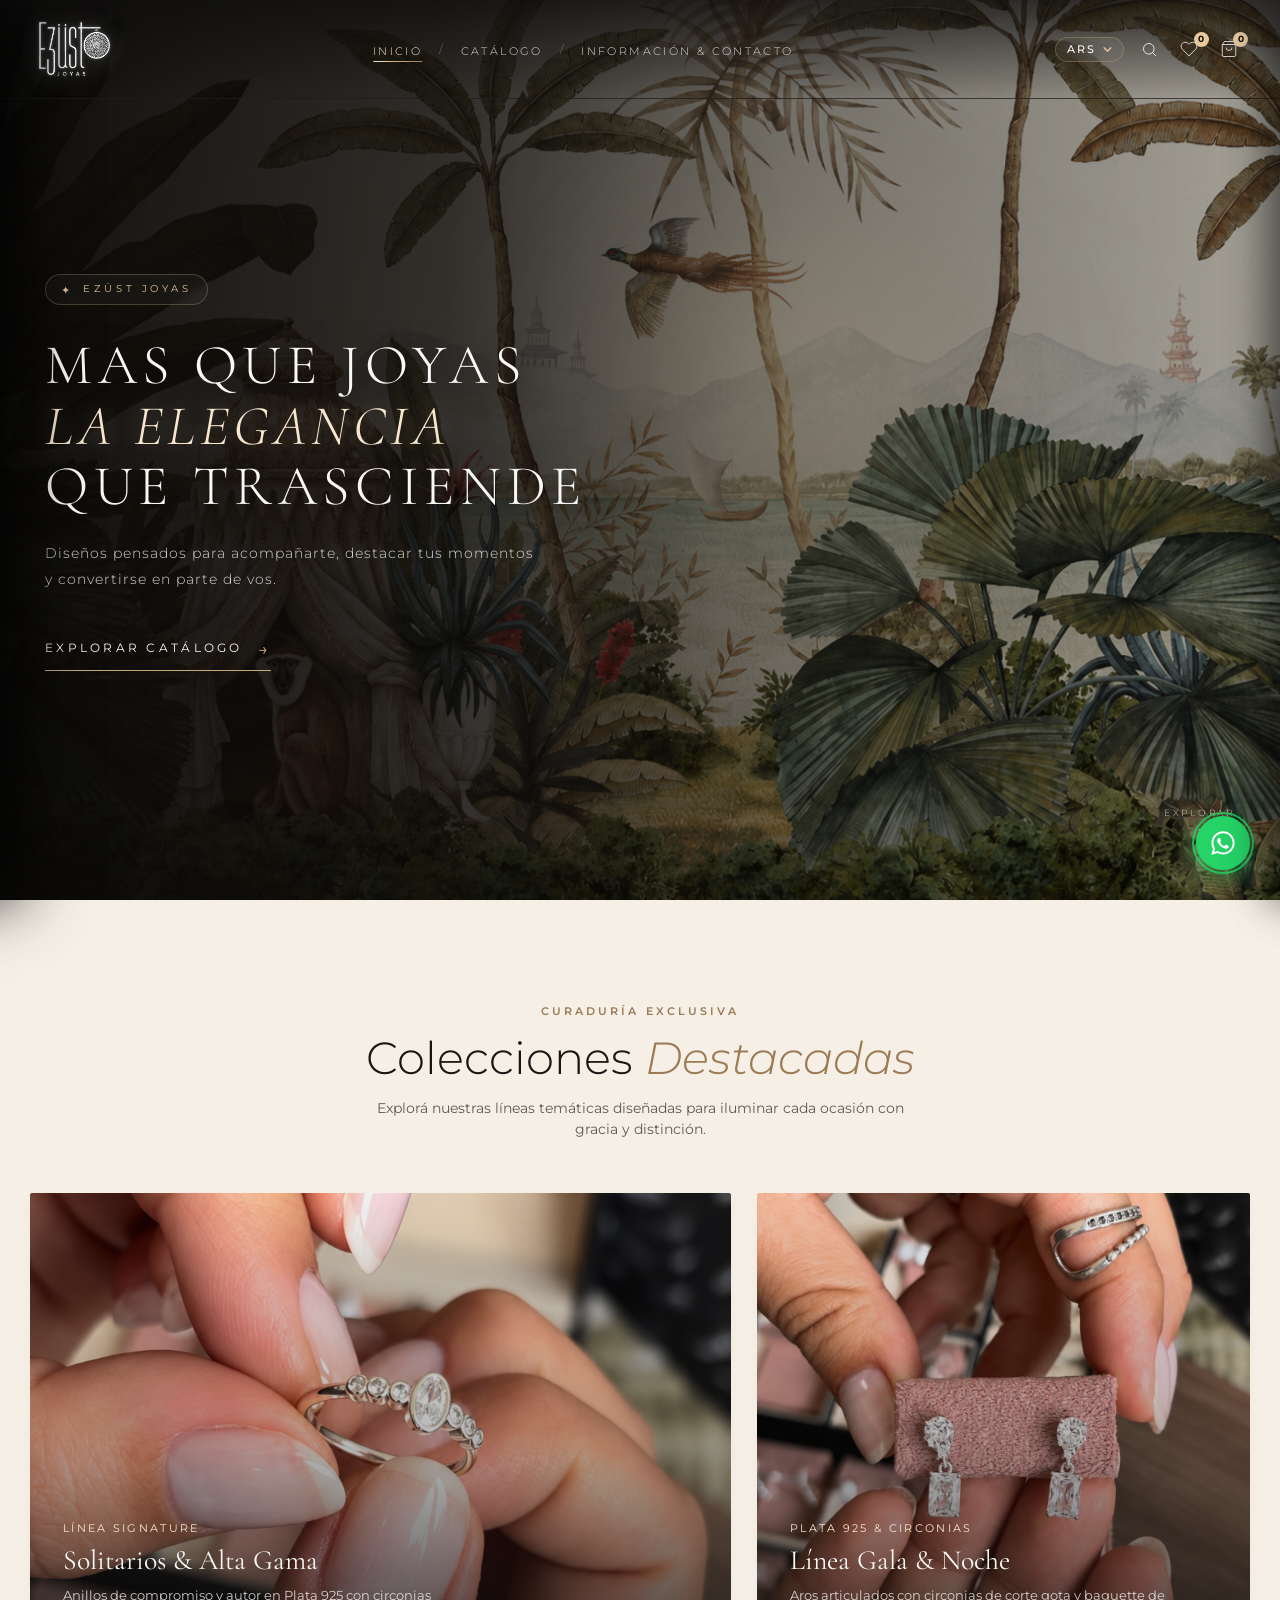
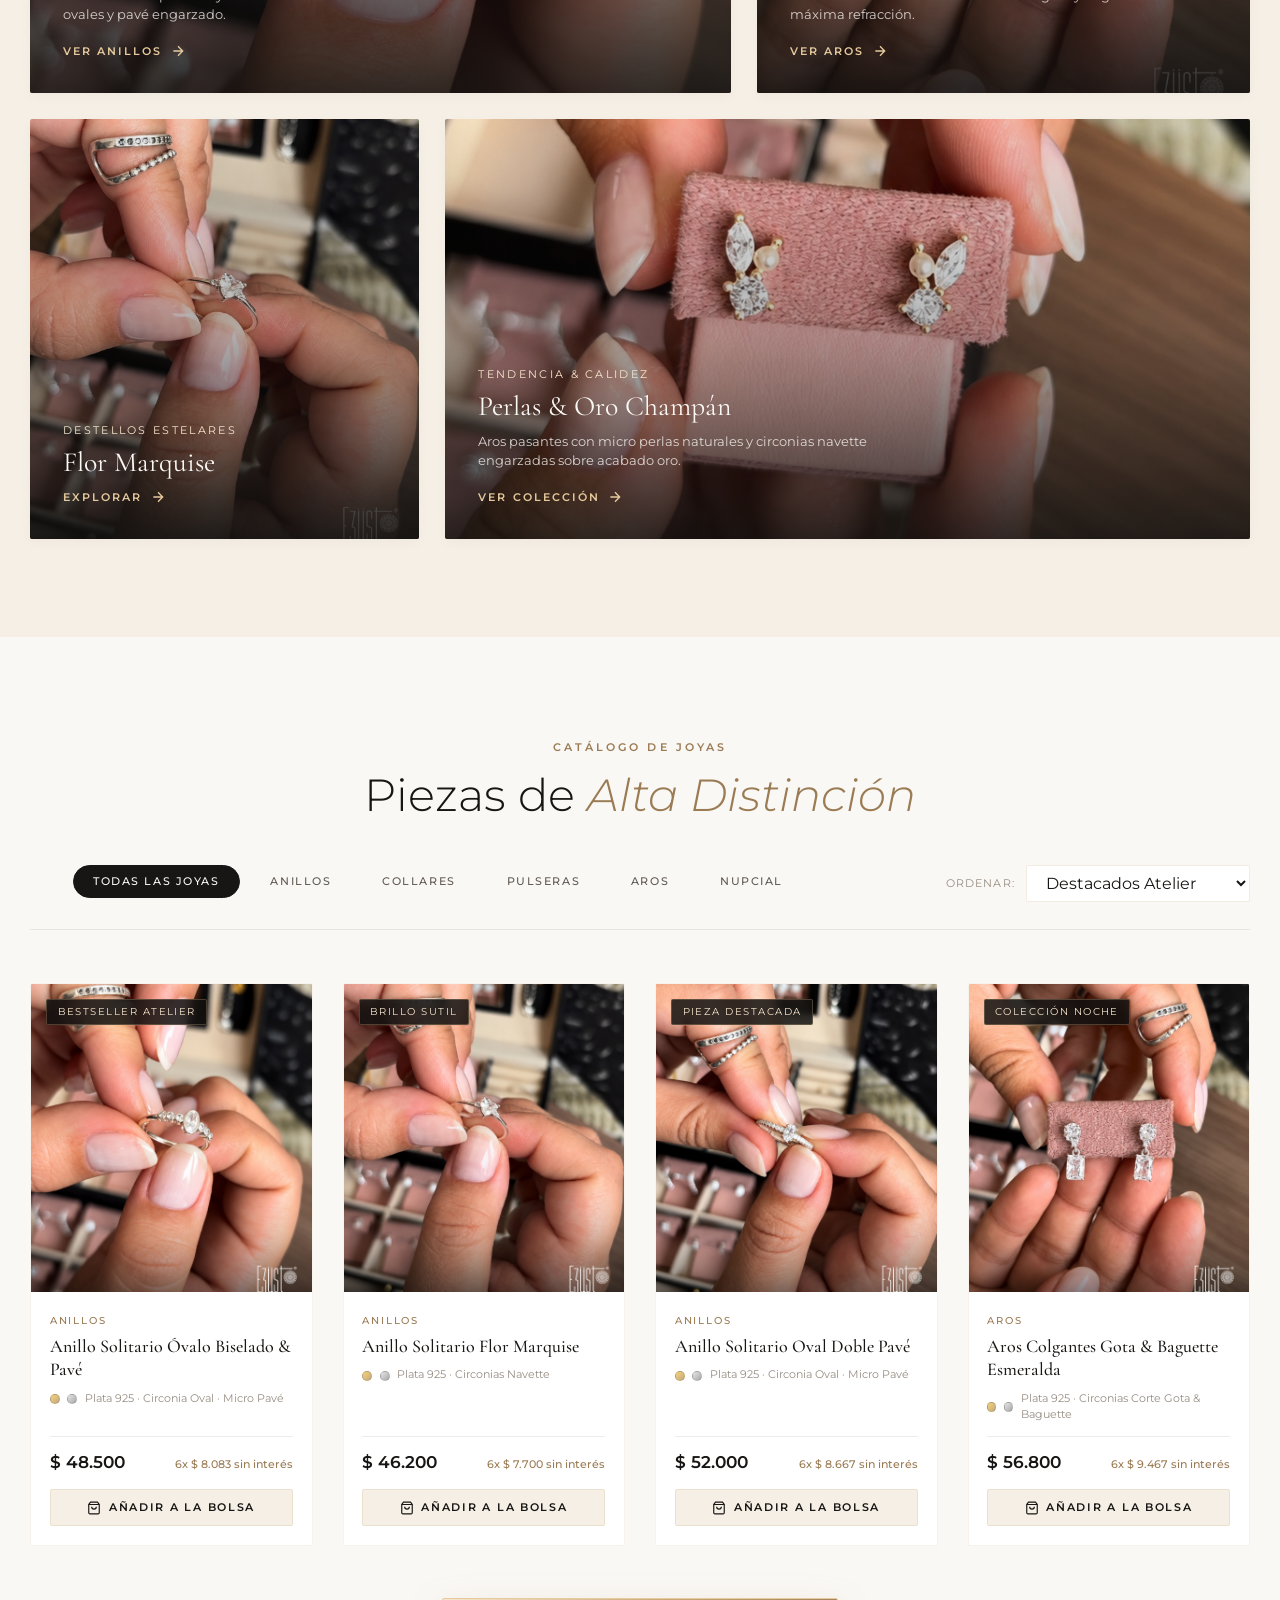
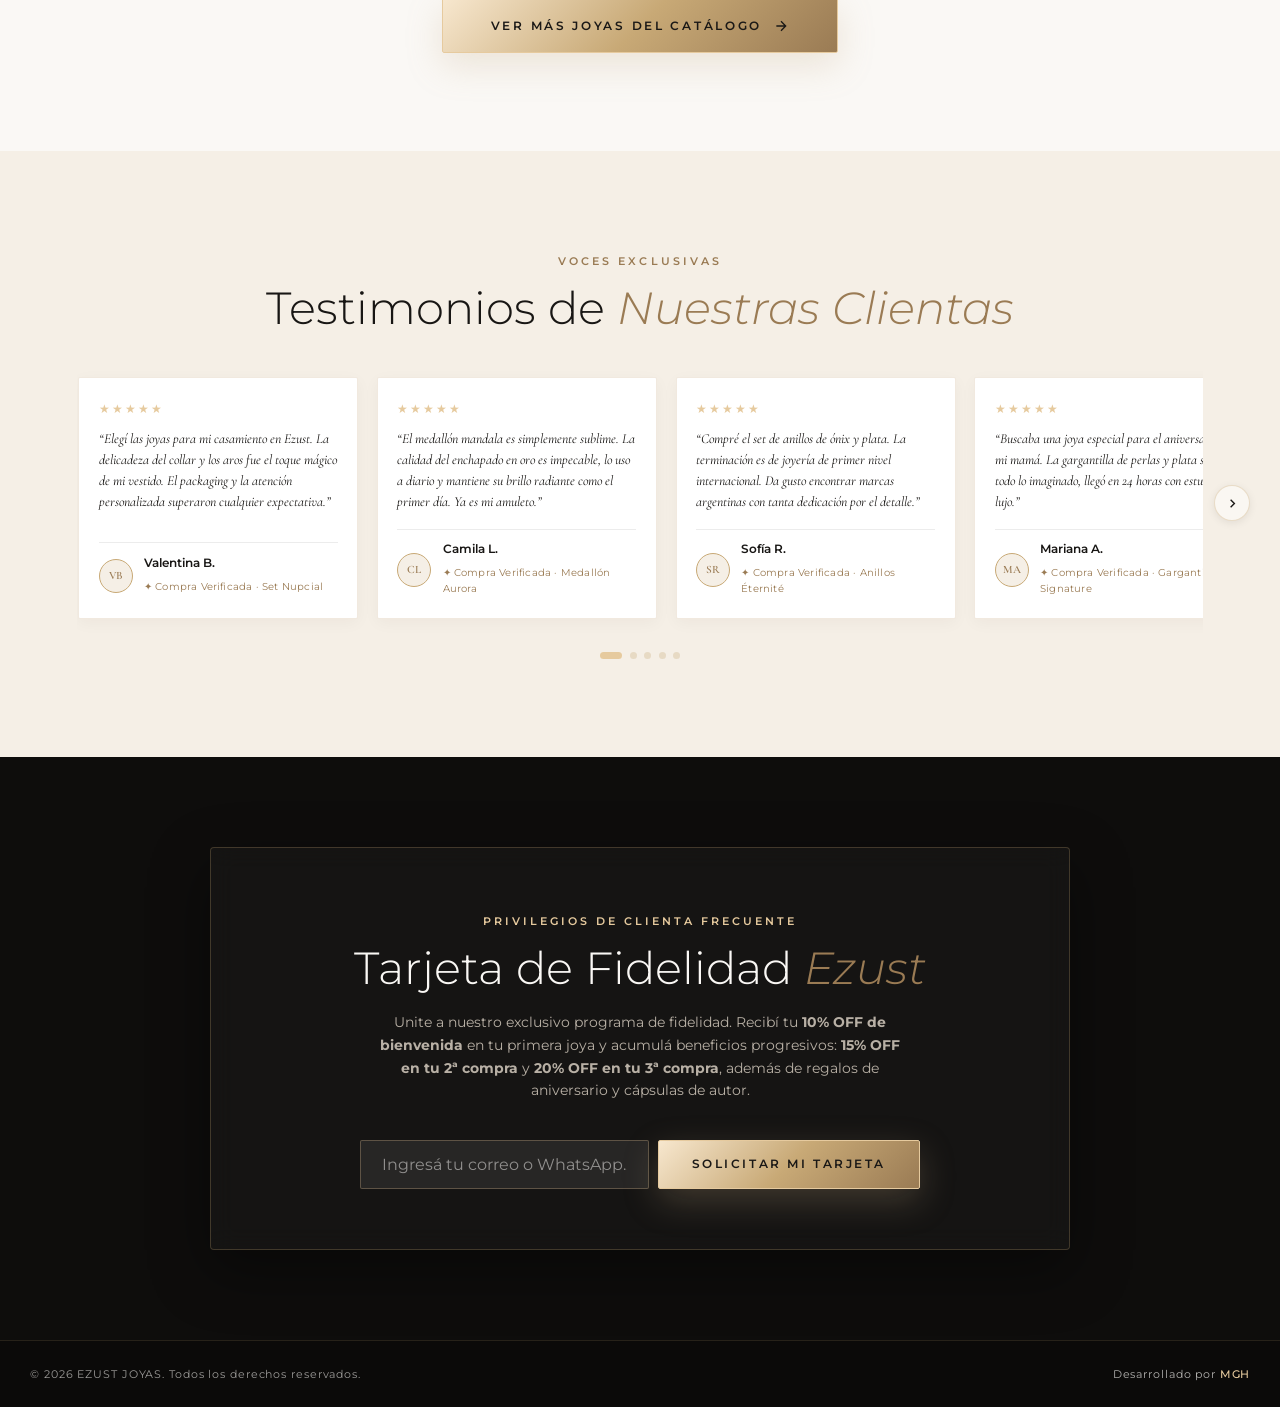
==== commit 35656b55: "feat: replace product photos with official high-res items from Instagram post" ====
--- a/index.html
+++ b/index.html
@@ -195,17 +195,17 @@
 
       <div class="collections-grid">
 
-        <!-- Collection 1: Aurora (Large) -->
+        <!-- Collection 1: Solitarios & Pavé (Large) -->
         <div class="collection-card col-span-7 large">
           <div class="collection-media">
-            <img src="assets/products_hq/ez-real-01_main.jpg" alt="Colección Perlas Naturales y Plata 925"
+            <img src="assets/products_hq/ez-real-01_main.jpg" alt="Solitarios y Anillos en Plata 925"
               loading="lazy">
             <div class="collection-overlay">
               <span class="collection-sub">Línea Signature</span>
-              <h3 class="collection-name">Colección Perlas & Cristales</h3>
-              <p class="collection-desc">Gargantillas y aros con perlas naturales de cultivo sobre Plata 925 maciza.</p>
-              <a href="catalogo.html?category=collares" class="collection-link-btn">
-                <span>Ver Colección</span>
+              <h3 class="collection-name">Solitarios & Alta Gama</h3>
+              <p class="collection-desc">Anillos de compromiso y autor en Plata 925 con circonias ovales y pavé engarzado.</p>
+              <a href="catalogo.html?category=anillos" class="collection-link-btn">
+                <span>Ver Anillos</span>
                 <svg fill="none" stroke="currentColor" stroke-width="2" viewBox="0 0 24 24">
                   <path d="M5 12h14M12 5l7 7-7 7" />
                 </svg>
@@ -214,16 +214,16 @@
           </div>
         </div>
 
-        <!-- Collection 2: Noche & Cristales -->
+        <!-- Collection 2: Aros Gala & Noche -->
         <div class="collection-card col-span-5 large">
           <div class="collection-media">
-            <img src="assets/products_hq/ez-real-03_main.jpg" alt="Colección Noche Cristales y Plata" loading="lazy">
+            <img src="assets/products_hq/ez-real-04_main.jpg" alt="Aros Colgantes Gota y Baguette" loading="lazy">
             <div class="collection-overlay">
-              <span class="collection-sub">Plata 925 & Cristales</span>
-              <h3 class="collection-name">Línea Noche</h3>
-              <p class="collection-desc">Contrastes intensos con cristales facetados y eslabones de autor.</p>
-              <a href="catalogo.html?category=pulseras" class="collection-link-btn">
-                <span>Ver Colección</span>
+              <span class="collection-sub">Plata 925 & Circonias</span>
+              <h3 class="collection-name">Línea Gala & Noche</h3>
+              <p class="collection-desc">Aros articulados con circonias de corte gota y baguette de máxima refracción.</p>
+              <a href="catalogo.html?category=aros" class="collection-link-btn">
+                <span>Ver Aros</span>
                 <svg fill="none" stroke="currentColor" stroke-width="2" viewBox="0 0 24 24">
                   <path d="M5 12h14M12 5l7 7-7 7" />
                 </svg>
@@ -232,13 +232,13 @@
           </div>
         </div>
 
-        <!-- Collection 3: Solitarios & Pavé -->
+        <!-- Collection 3: Flor Marquise -->
         <div class="collection-card col-span-4">
           <div class="collection-media">
-            <img src="assets/products_hq/ez-real-05_main.jpg" alt="Solitarios y Aros Cubic Biselados" loading="lazy">
+            <img src="assets/products_hq/ez-real-02_main.jpg" alt="Anillo Flor Marquise" loading="lazy">
             <div class="collection-overlay">
-              <span class="collection-sub">Solitarios & Alta Gama</span>
-              <h3 class="collection-name">Solitarios & Pavé</h3>
+              <span class="collection-sub">Destellos Estelares</span>
+              <h3 class="collection-name">Flor Marquise</h3>
               <a href="catalogo.html?category=anillos" class="collection-link-btn">
                 <span>Explorar</span>
                 <svg fill="none" stroke="currentColor" stroke-width="2" viewBox="0 0 24 24">
@@ -249,17 +249,17 @@
           </div>
         </div>
 
-        <!-- Collection 4: Trilogías & Layering -->
+        <!-- Collection 4: Perlas & Oro Champán -->
         <div class="collection-card col-span-8">
           <div class="collection-media">
-            <img src="assets/products_hq/ez-real-08_main.jpg" alt="Trilogías Minerales y Anillos" loading="lazy">
+            <img src="assets/products_hq/ez-real-05_main.jpg" alt="Aros Pasantes Perla y Oro Champán" loading="lazy">
             <div class="collection-overlay">
-              <span class="collection-sub">Tendencia & Color</span>
-              <h3 class="collection-name">Trilogías & Layering</h3>
-              <p class="collection-desc">Piedras minerales, cristales rubí y argollas combinables para elevar tu estilo.
+              <span class="collection-sub">Tendencia & Calidez</span>
+              <h3 class="collection-name">Perlas & Oro Champán</h3>
+              <p class="collection-desc">Aros pasantes con micro perlas naturales y circonias navette engarzadas sobre acabado oro.
               </p>
-              <a href="catalogo.html?category=pulseras" class="collection-link-btn">
-                <span>Ver Pulseras</span>
+              <a href="catalogo.html?category=aros" class="collection-link-btn">
+                <span>Ver Colección</span>
                 <svg fill="none" stroke="currentColor" stroke-width="2" viewBox="0 0 24 24">
                   <path d="M5 12h14M12 5l7 7-7 7" />
                 </svg>
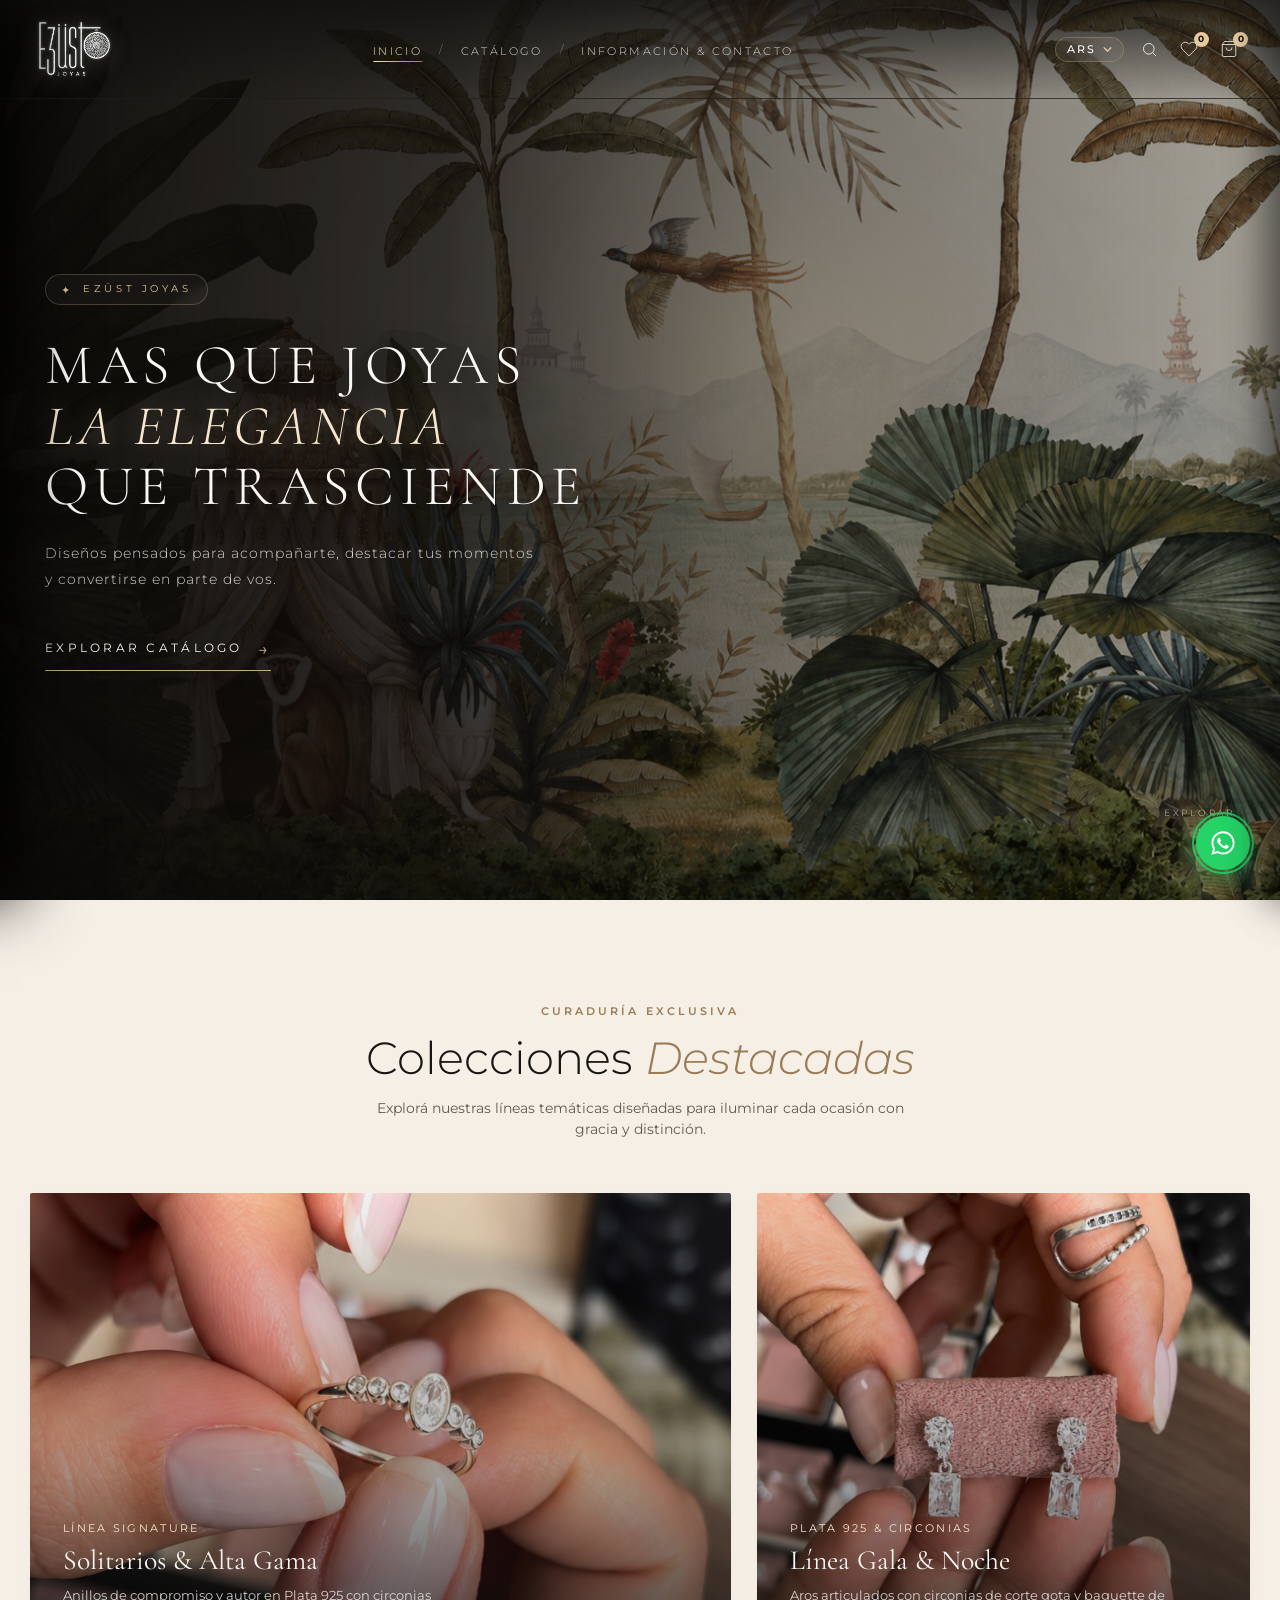
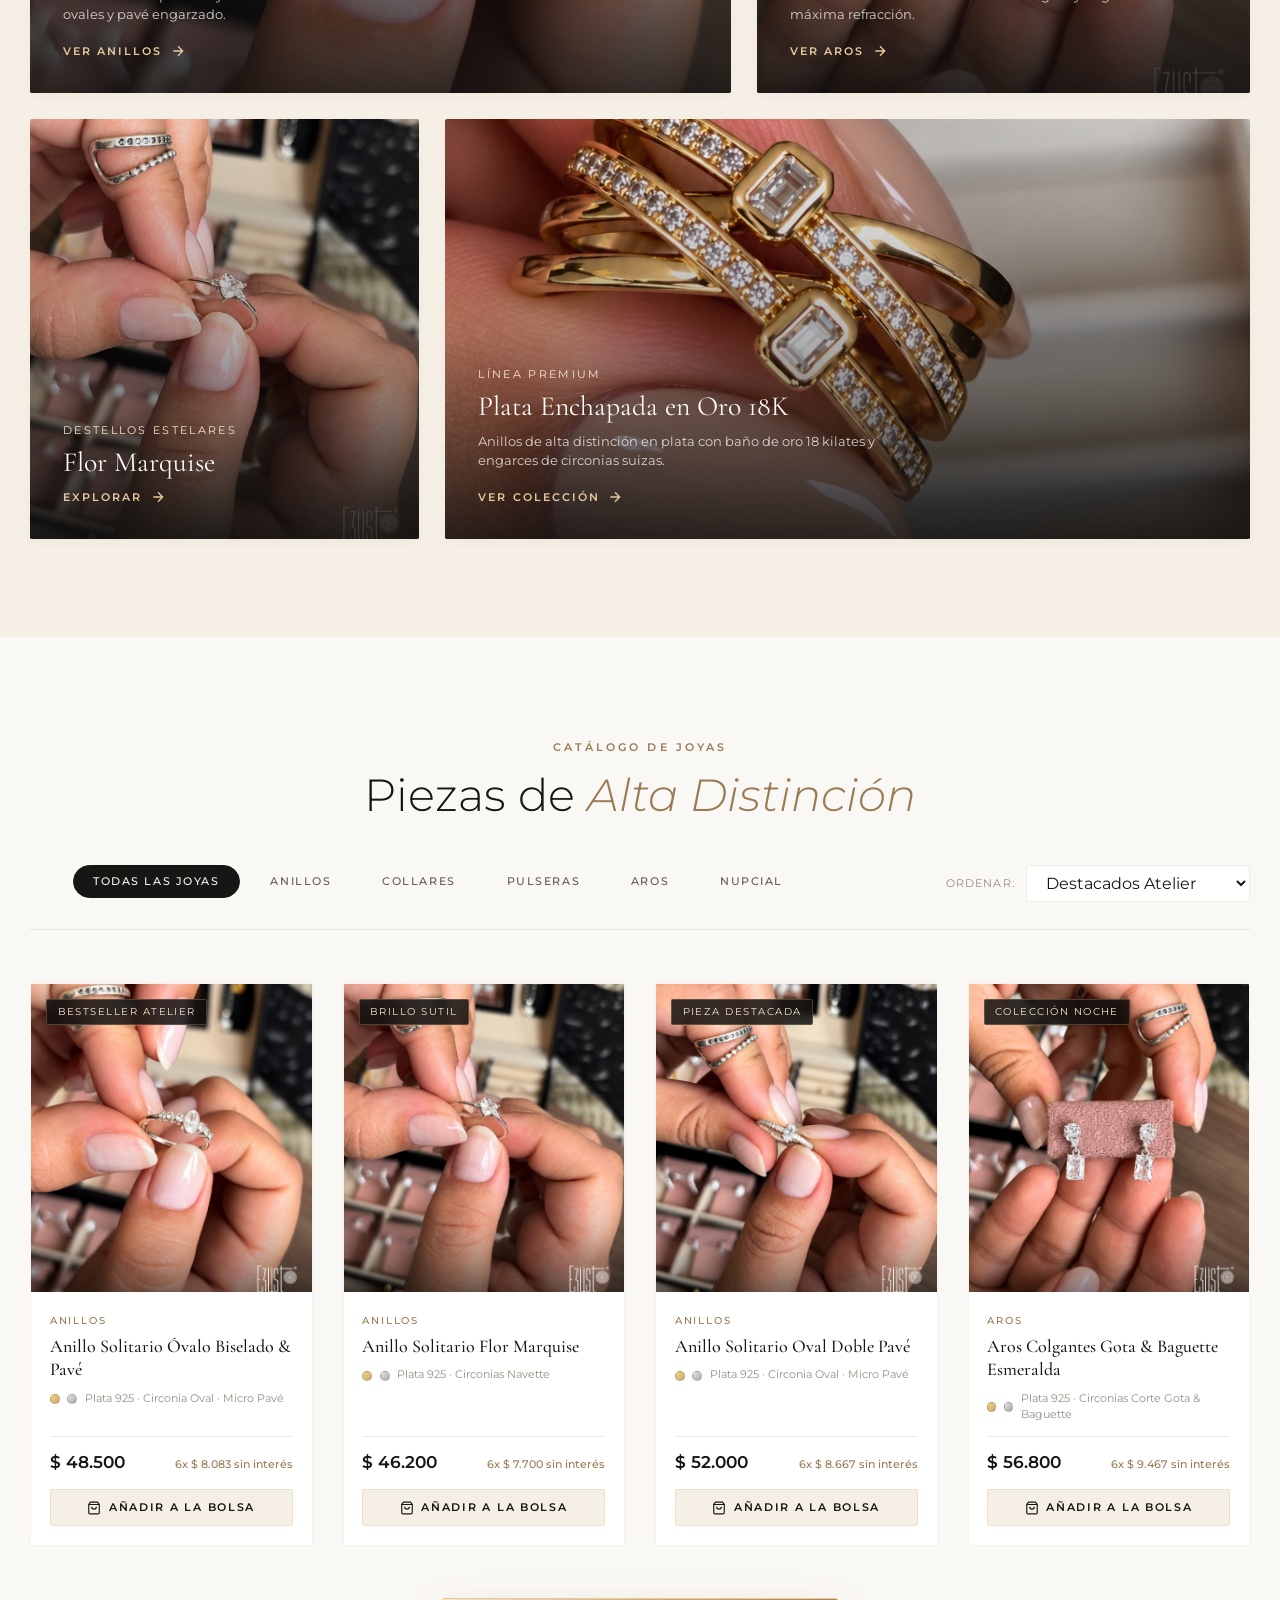
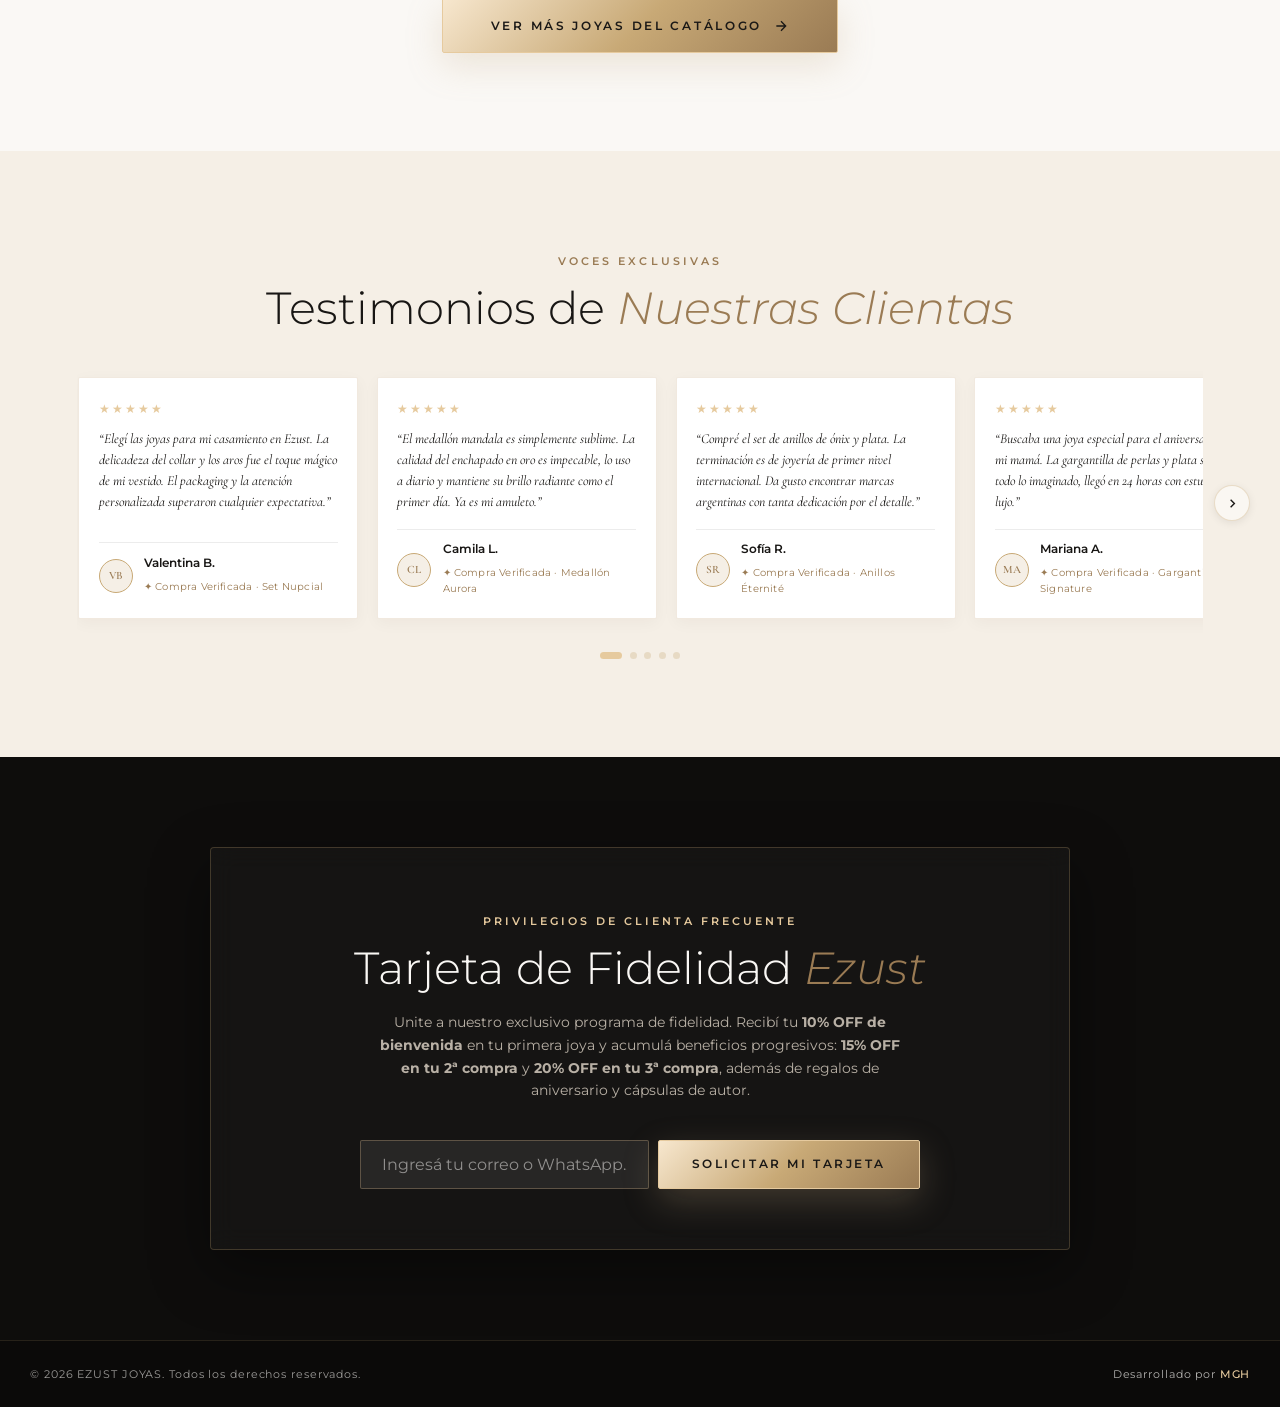
==== commit 59c556ca: "feat: add 12 premium 18k gold-plated rings from Instagram collection" ====
--- a/index.html
+++ b/index.html
@@ -249,16 +249,16 @@
           </div>
         </div>
 
-        <!-- Collection 4: Perlas & Oro Champán -->
+        <!-- Collection 4: Línea Premium Oro 18K -->
         <div class="collection-card col-span-8">
           <div class="collection-media">
-            <img src="assets/products_hq/ez-real-05_main.jpg" alt="Aros Pasantes Perla y Oro Champán" loading="lazy">
+            <img src="assets/products_hq/ez-real-10_main.jpg" alt="Anillos Plata Enchapada en Oro 18K" loading="lazy">
             <div class="collection-overlay">
-              <span class="collection-sub">Tendencia & Calidez</span>
-              <h3 class="collection-name">Perlas & Oro Champán</h3>
-              <p class="collection-desc">Aros pasantes con micro perlas naturales y circonias navette engarzadas sobre acabado oro.
+              <span class="collection-sub">Línea Premium</span>
+              <h3 class="collection-name">Plata Enchapada en Oro 18K</h3>
+              <p class="collection-desc">Anillos de alta distinción en plata con baño de oro 18 kilates y engarces de circonias suizas.
               </p>
-              <a href="catalogo.html?category=aros" class="collection-link-btn">
+              <a href="catalogo.html?category=anillos" class="collection-link-btn">
                 <span>Ver Colección</span>
                 <svg fill="none" stroke="currentColor" stroke-width="2" viewBox="0 0 24 24">
                   <path d="M5 12h14M12 5l7 7-7 7" />
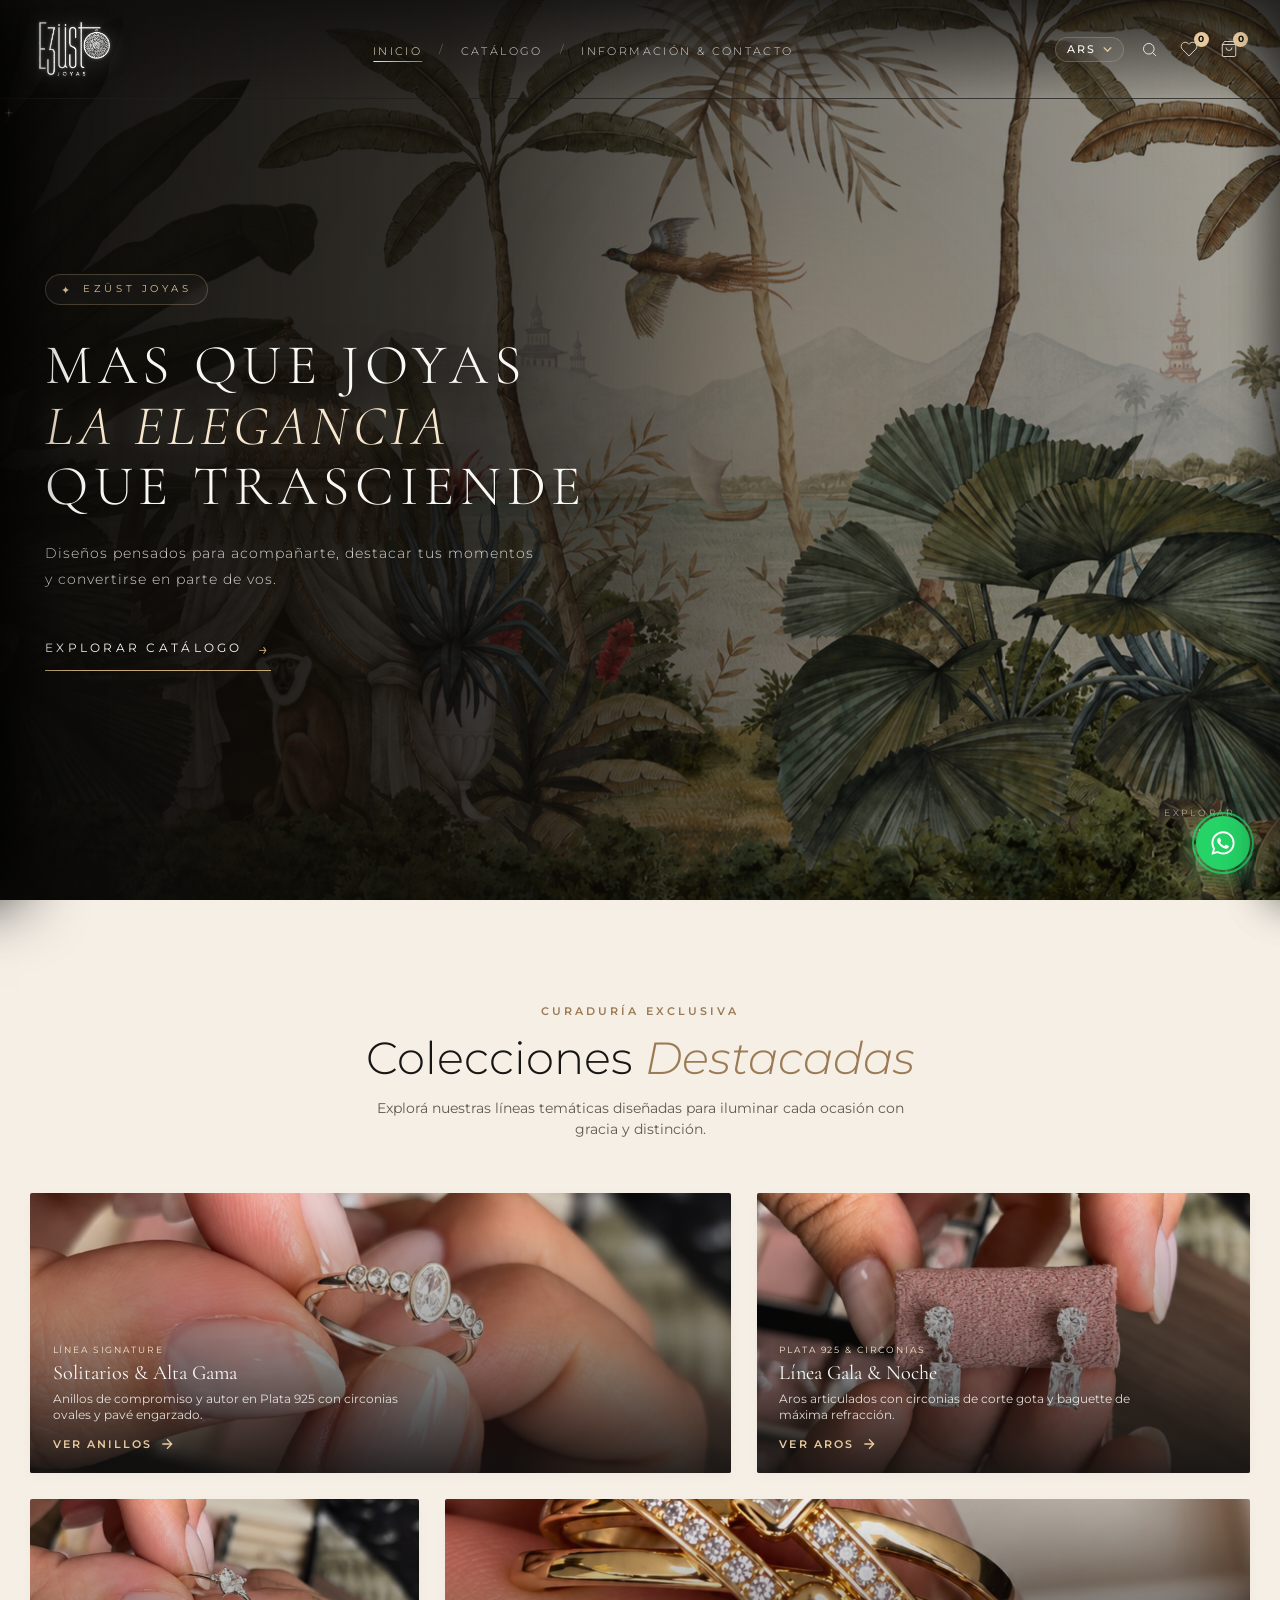
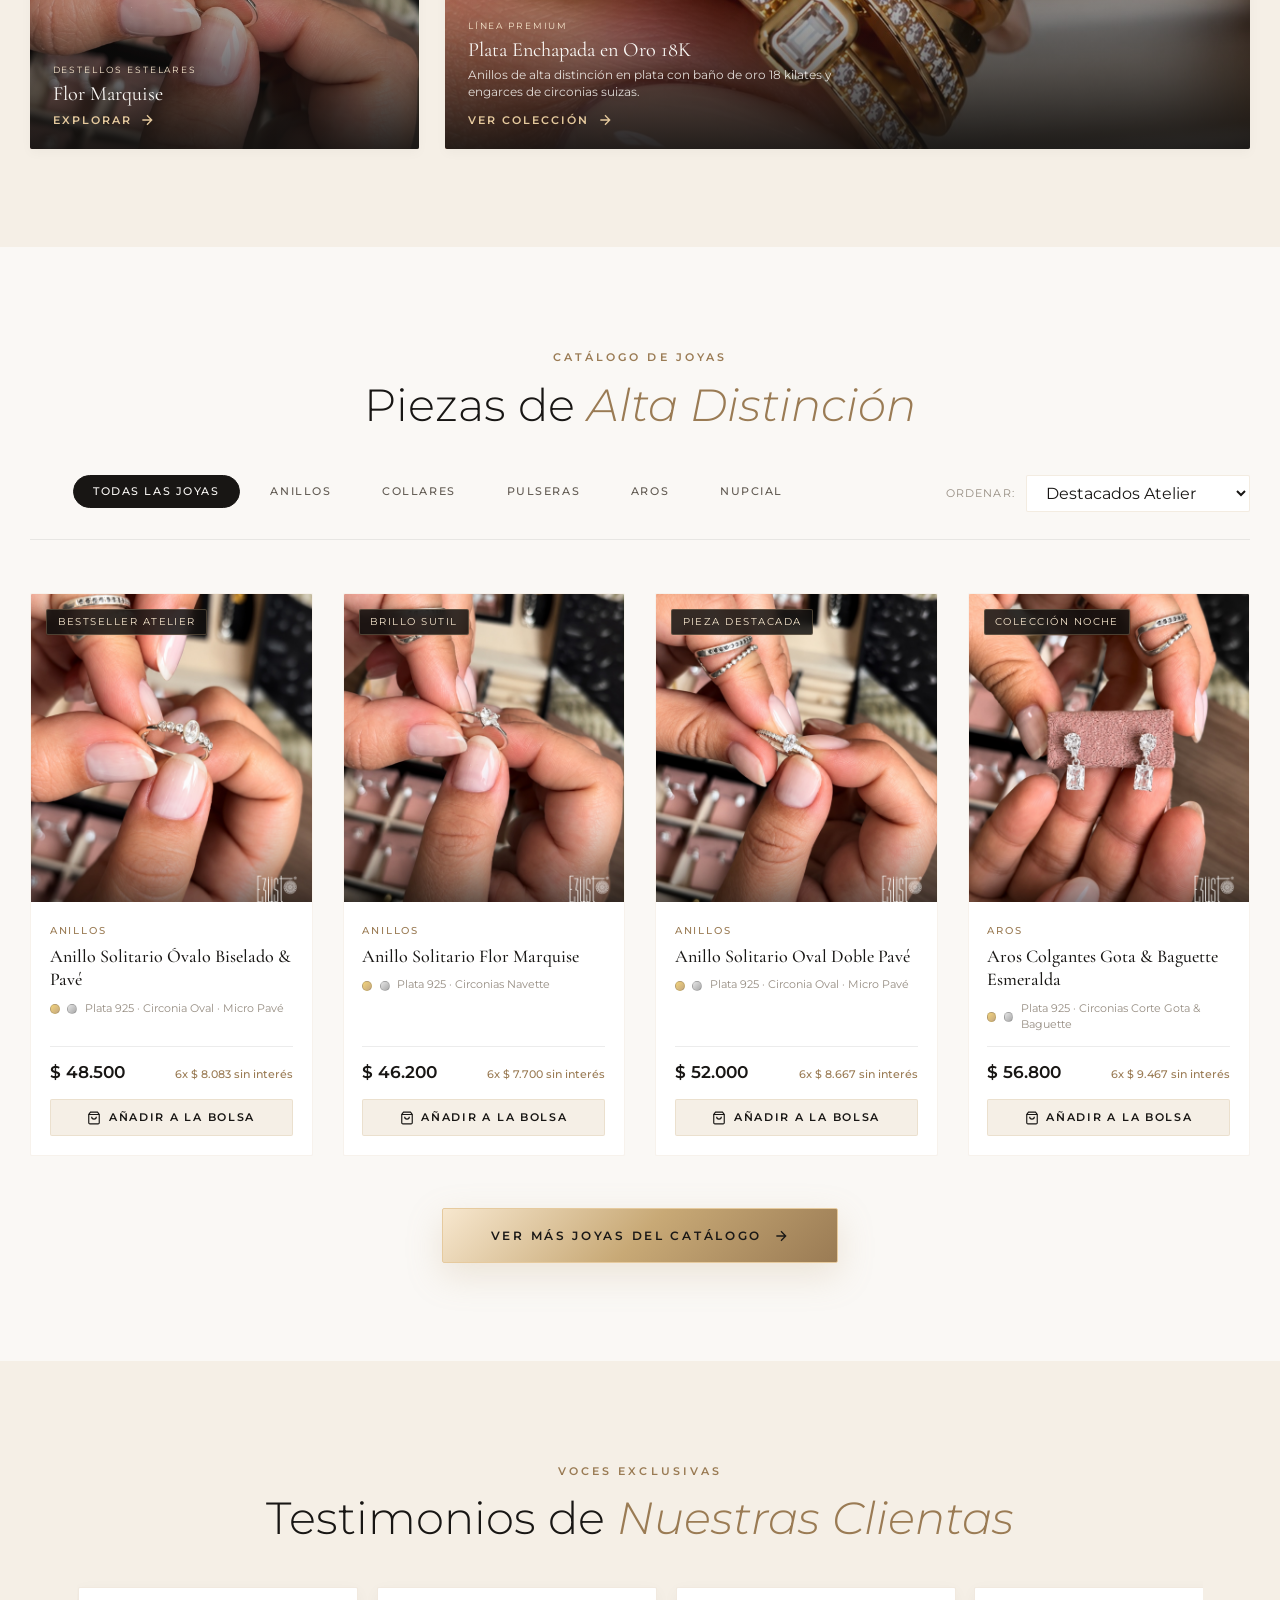
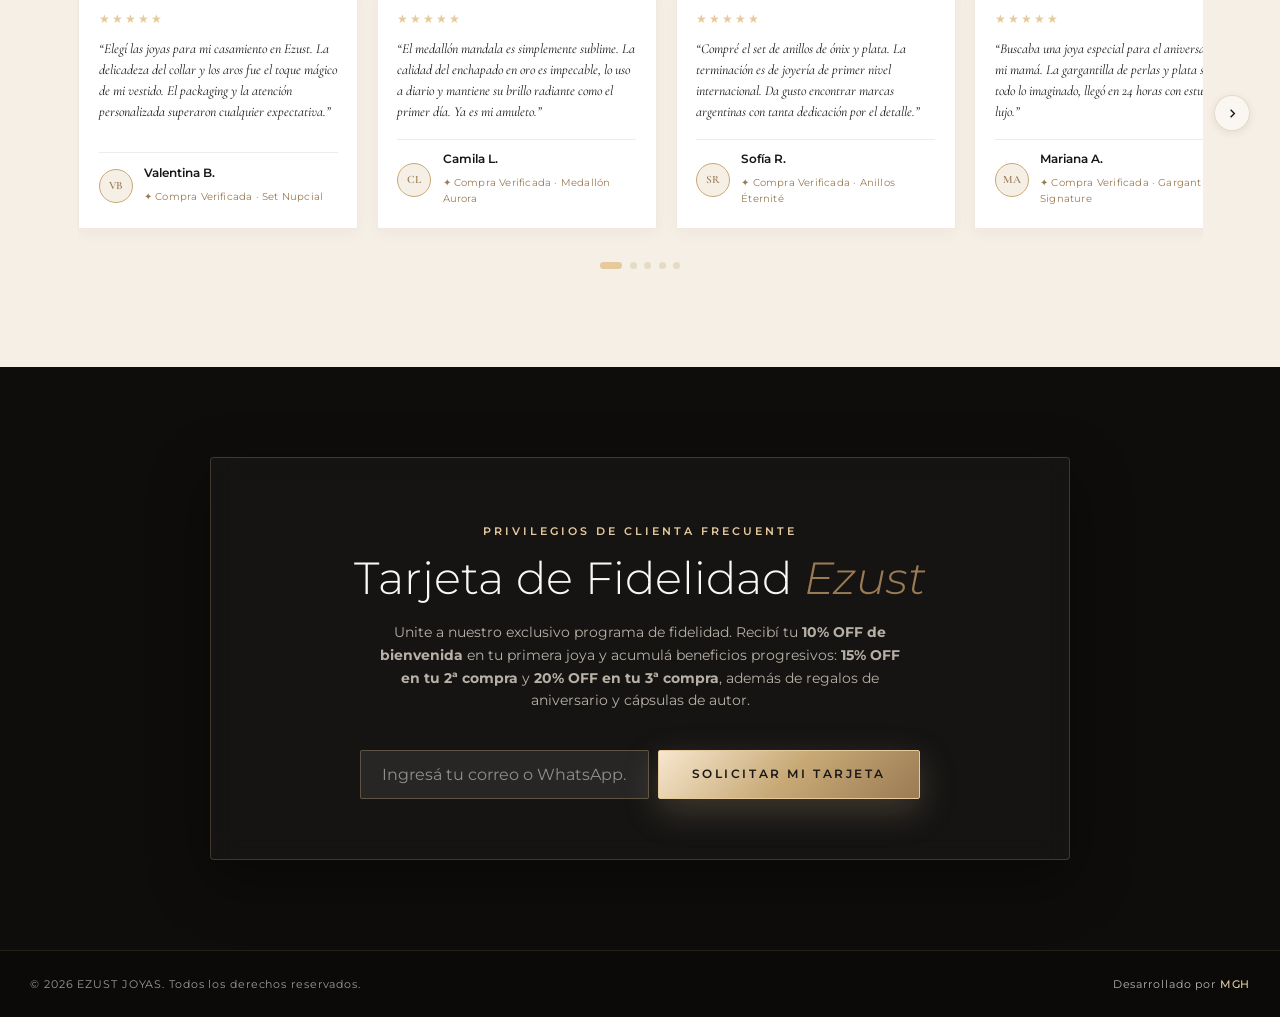
==== commit bebcb1ef: "style: reduce size of collection cards for a more compact and elegant view" ====
--- a/index.html
+++ b/index.html
@@ -22,7 +22,7 @@
   <meta property="og:image" content="assets/img/hero_bride_gold.jpg">
 
   <!-- Stylesheet (cache-busted for mobile updates) -->
-  <link rel="stylesheet" href="css/style.css?v=20261025_mural_anim_v18">
+  <link rel="stylesheet" href="css/style.css?v=20261025_cards_compact_v19">
   <link rel="icon" type="image/svg+xml" href="assets/logo-symbol.svg">
 </head>
 
--- a/css/style.css
+++ b/css/style.css
@@ -1156,12 +1156,12 @@
 .collection-media {
   position: relative;
   width: 100%;
-  height: 420px;
+  height: 250px;
   overflow: hidden;
 }
 
 .collection-card.large .collection-media {
-  height: 500px;
+  height: 280px;
 }
 
 .collection-media img {
@@ -1180,39 +1180,39 @@
   inset: 0;
   background: linear-gradient(
     to top,
-    rgba(18, 17, 16, 0.85) 0%,
-    rgba(18, 17, 16, 0.3) 50%,
+    rgba(18, 17, 16, 0.9) 0%,
+    rgba(18, 17, 16, 0.35) 55%,
     rgba(18, 17, 16, 0.05) 100%
   );
   display: flex;
   flex-direction: column;
   justify-content: flex-end;
-  padding: 2.2rem;
+  padding: 1.35rem 1.5rem;
   color: var(--text-light);
 }
 
 .collection-sub {
-  font-size: 0.7rem;
-  letter-spacing: 0.22em;
+  font-size: 0.62rem;
+  letter-spacing: 0.2em;
   text-transform: uppercase;
   color: var(--gold-light);
-  margin-bottom: 0.4rem;
+  margin-bottom: 0.25rem;
 }
 
 .collection-name {
   font-family: var(--font-serif);
-  font-size: 1.85rem;
+  font-size: 1.35rem;
   font-weight: 400;
   line-height: 1.2;
-  margin-bottom: 0.6rem;
+  margin-bottom: 0.35rem;
 }
 
 .collection-desc {
-  font-size: 0.85rem;
-  color: rgba(250, 248, 245, 0.8);
-  margin-bottom: 1.2rem;
-  line-height: 1.5;
-  max-width: 400px;
+  font-size: 0.78rem;
+  color: rgba(250, 248, 245, 0.85);
+  margin-bottom: 0.75rem;
+  line-height: 1.4;
+  max-width: 380px;
 }
 
 .collection-link-btn {
@@ -3430,8 +3430,15 @@
     gap: 2.5rem;
   }
   .collections-grid {
-    grid-template-columns: 1fr;
-    gap: 1.5rem;
+    grid-template-columns: repeat(2, 1fr);
+    gap: 1.25rem;
+  }
+  .col-span-7, .col-span-5, .col-span-4, .col-span-8 {
+    grid-column: span 1;
+  }
+  .collection-media,
+  .collection-card.large .collection-media {
+    height: 220px;
   }
 }
 
@@ -3562,20 +3569,37 @@
   }
 
   /* Collection Cards on Mobile */
-  .collection-media {
-    height: 310px;
-  }
+  .collections-grid {
+    grid-template-columns: 1fr;
+    gap: 1rem;
+  }
+  .collection-media,
   .collection-card.large .collection-media {
-    height: 330px;
+    height: 185px !important;
   }
   .collection-overlay {
-    padding: 1.4rem;
+    padding: 1rem 1.15rem !important;
+  }
+  .collection-sub {
+    font-size: 0.58rem !important;
+    margin-bottom: 0.2rem !important;
   }
   .collection-name {
-    font-size: 1.35rem;
+    font-size: 1.15rem !important;
+    margin-bottom: 0.2rem !important;
   }
   .collection-desc {
-    font-size: 0.82rem;
+    font-size: 0.73rem !important;
+    margin-bottom: 0.5rem !important;
+    line-height: 1.35 !important;
+    max-width: 90% !important;
+    display: -webkit-box !important;
+    -webkit-line-clamp: 2 !important;
+    -webkit-box-orient: vertical !important;
+    overflow: hidden !important;
+  }
+  .collection-link-btn {
+    font-size: 0.68rem !important;
   }
 }
 
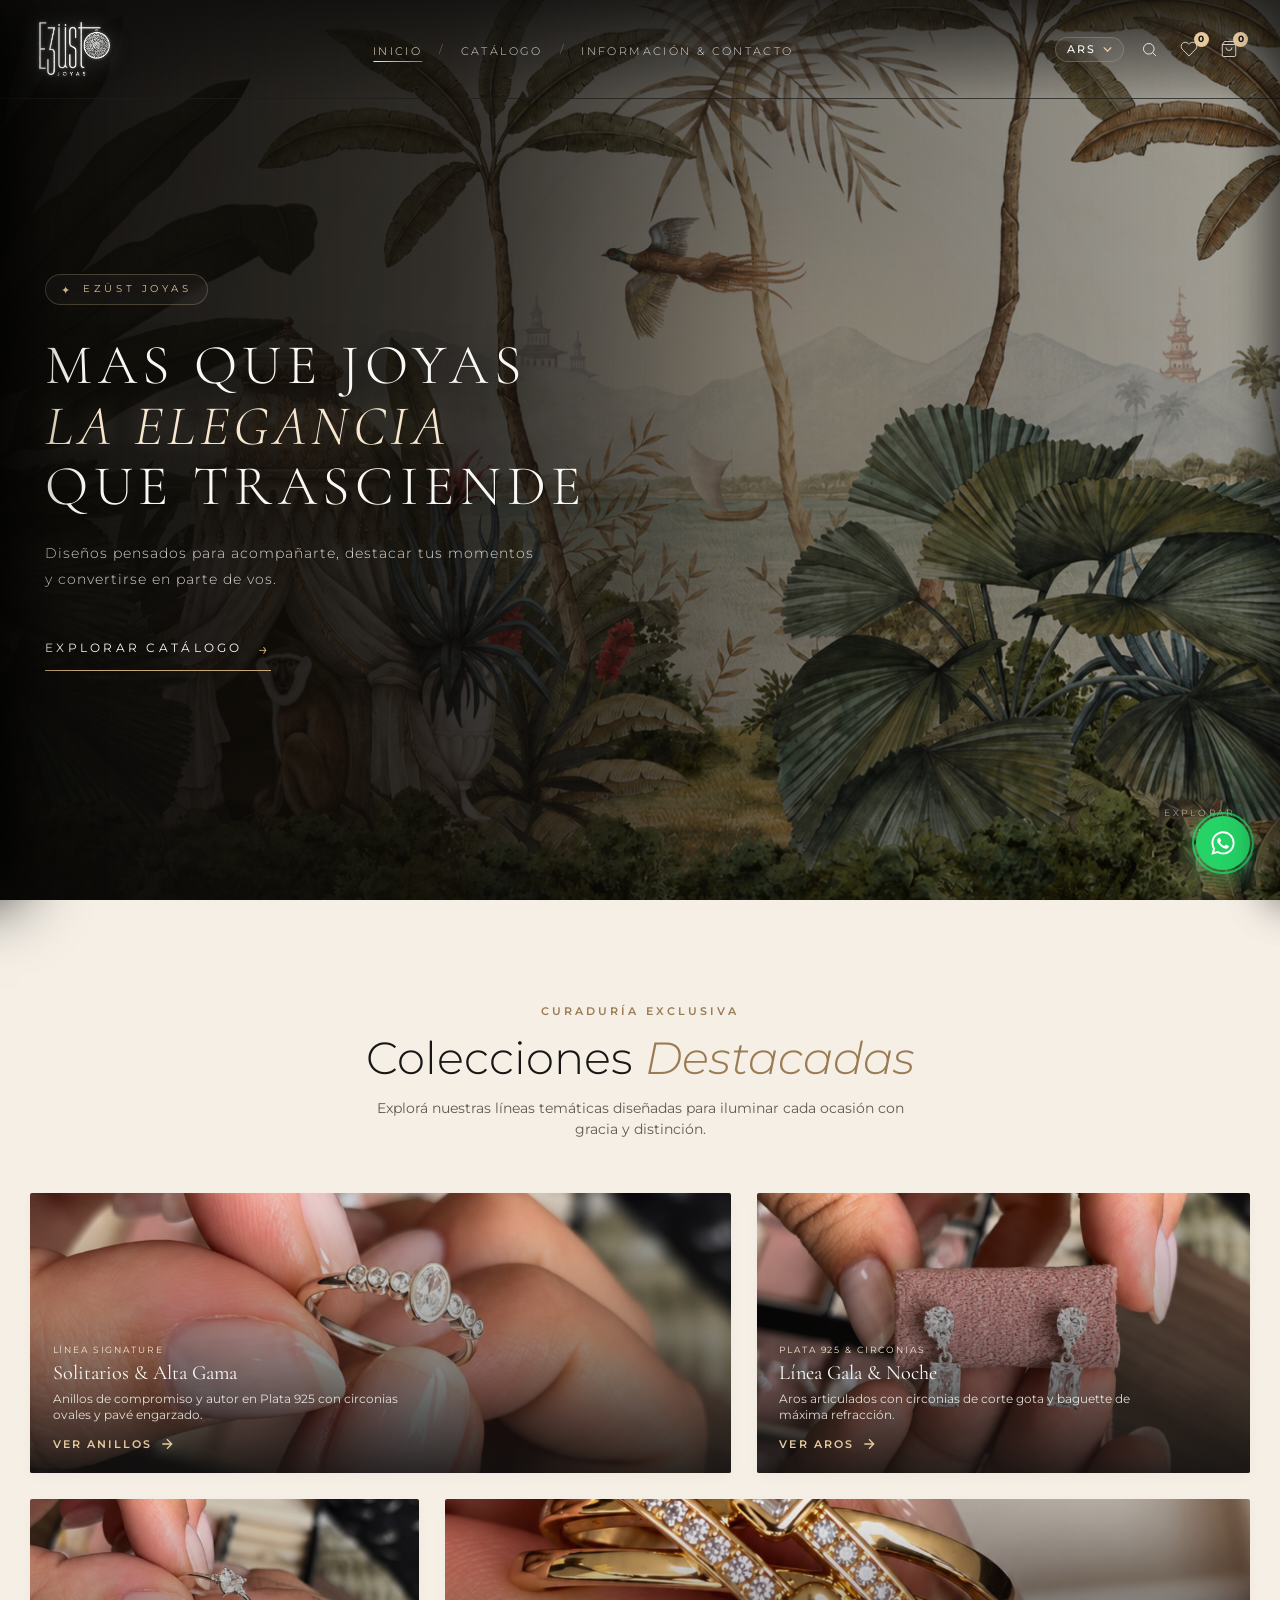
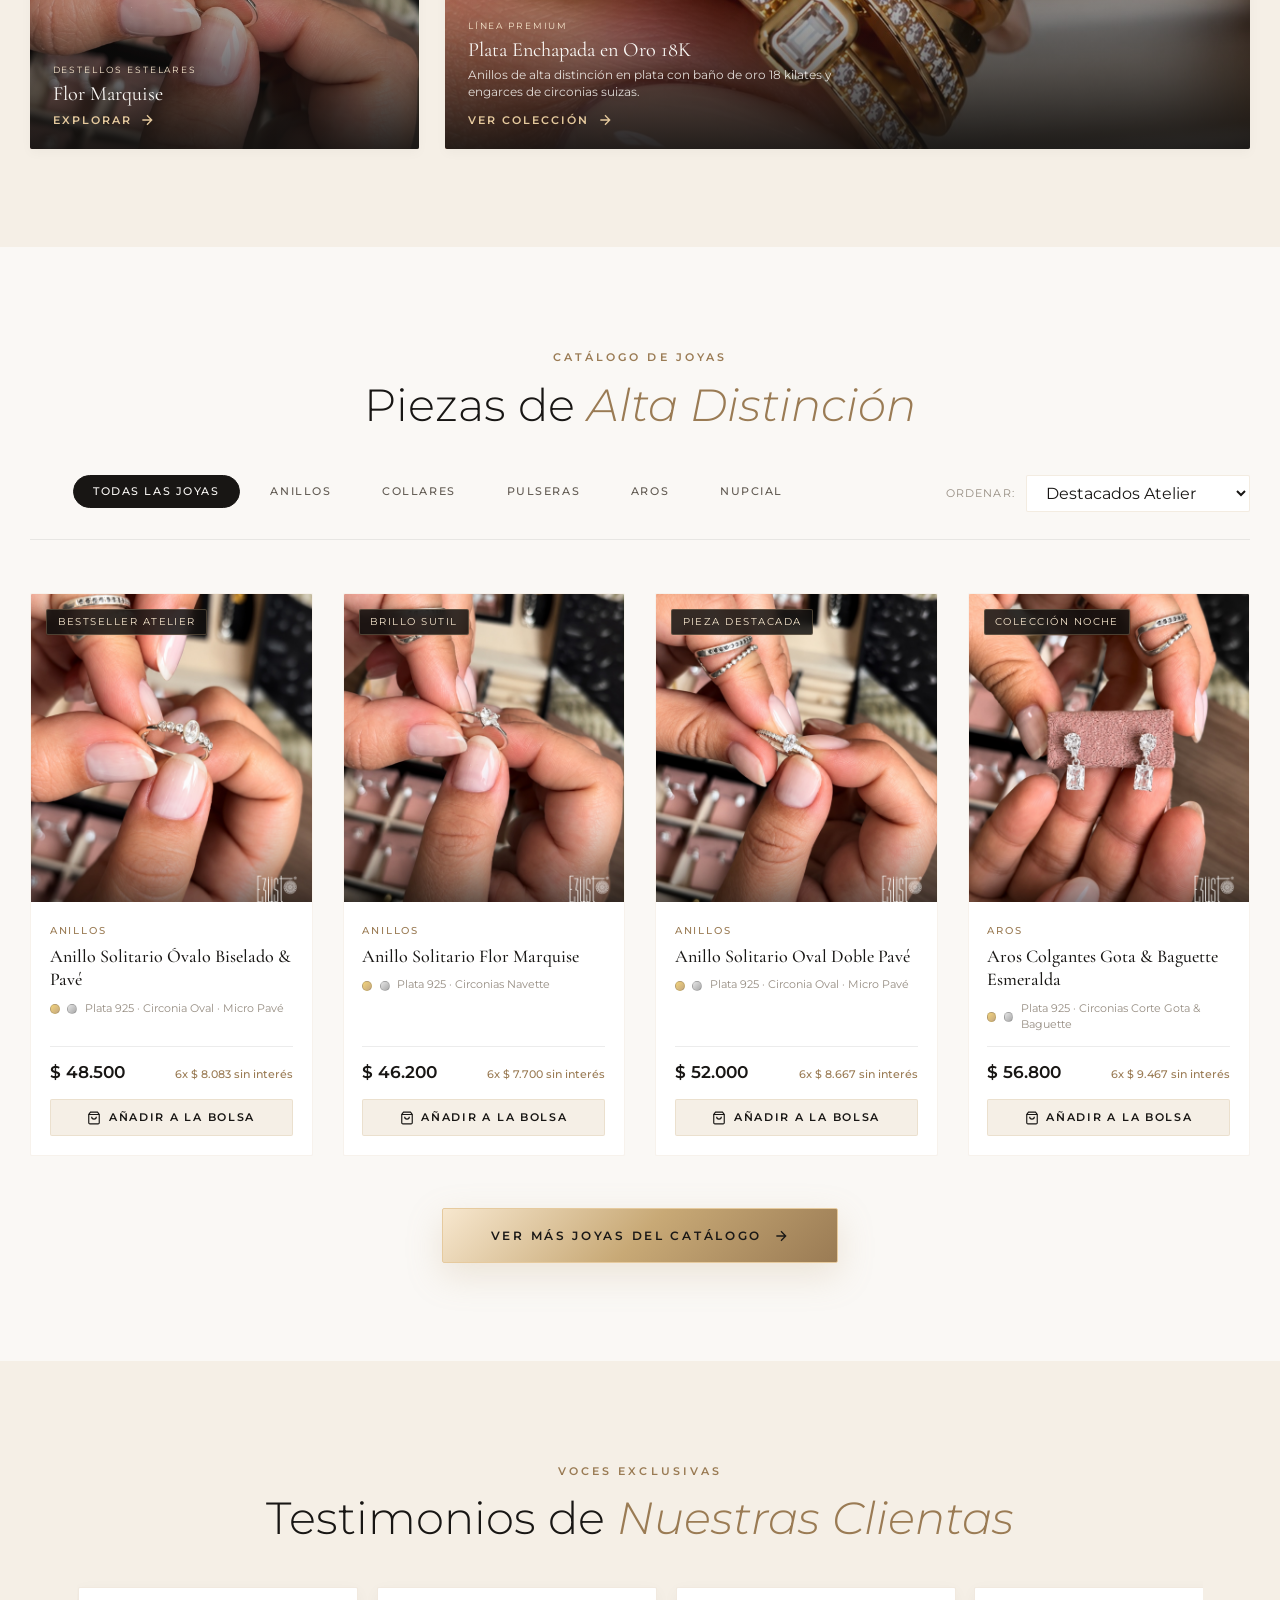
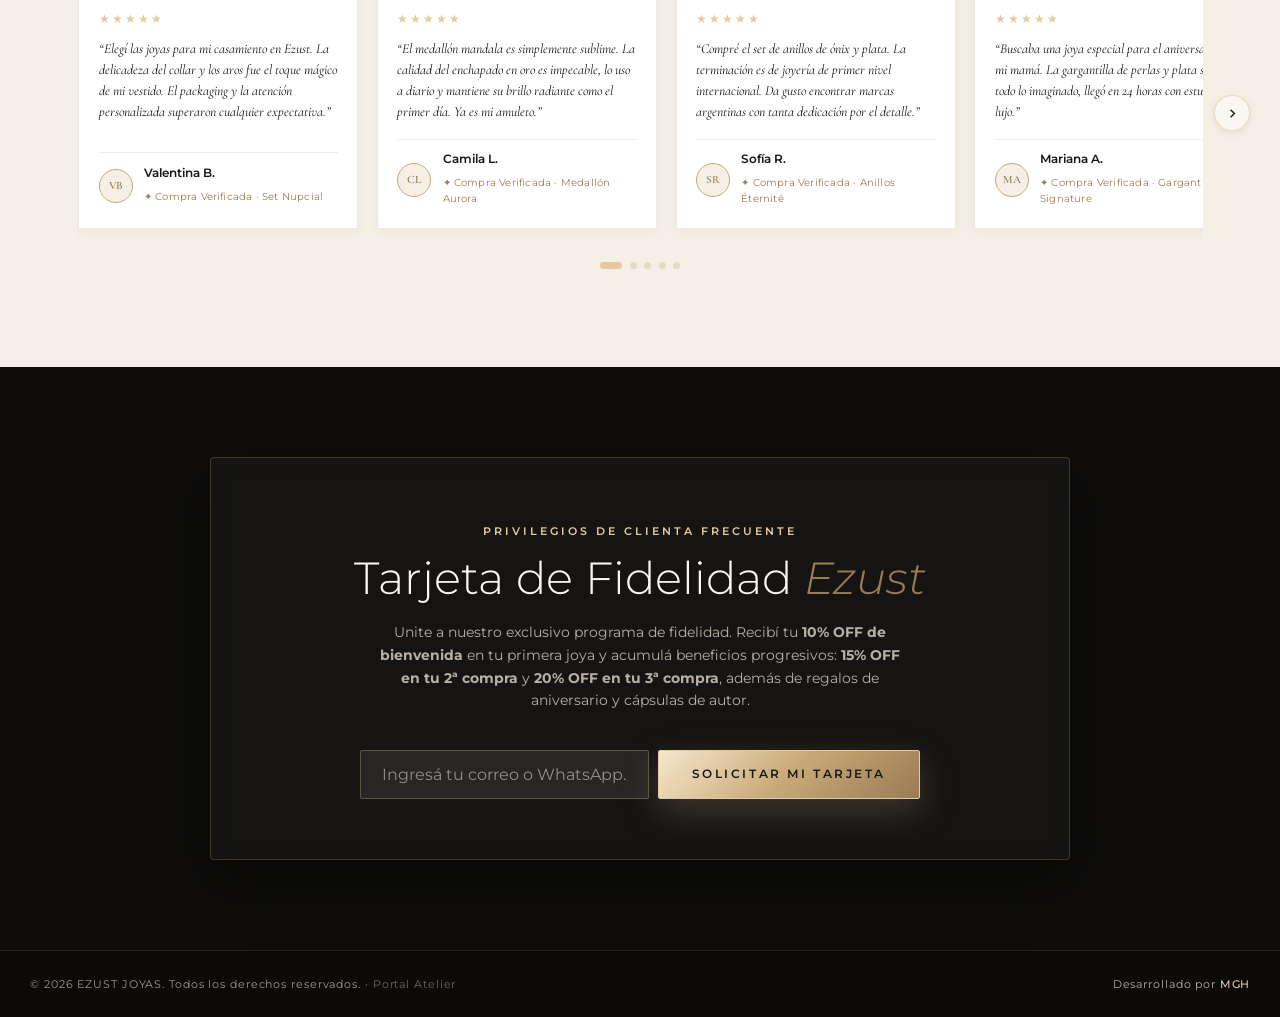
==== commit 72e70a37: "feat: add atelier portal navigation link to footers and implement core e-commerce application logic " ====
--- a/index.html
+++ b/index.html
@@ -469,7 +469,7 @@
     <div class="container">
       <div class="footer-slim-inner">
         <div class="footer-slim-copy">
-          © 2026 EZUST JOYAS. Todos los derechos reservados.
+          © 2026 EZUST JOYAS. Todos los derechos reservados. · <a href="admin.html" style="color: inherit; text-decoration: none; opacity: 0.65; transition: opacity 0.2s;" onmouseover="this.style.opacity='1'" onmouseout="this.style.opacity='0.65'">Portal Atelier</a>
         </div>
         <div class="footer-slim-dev">
           Desarrollado por <a href="https://instagram.com/martiniano.web" target="_blank" rel="noopener"
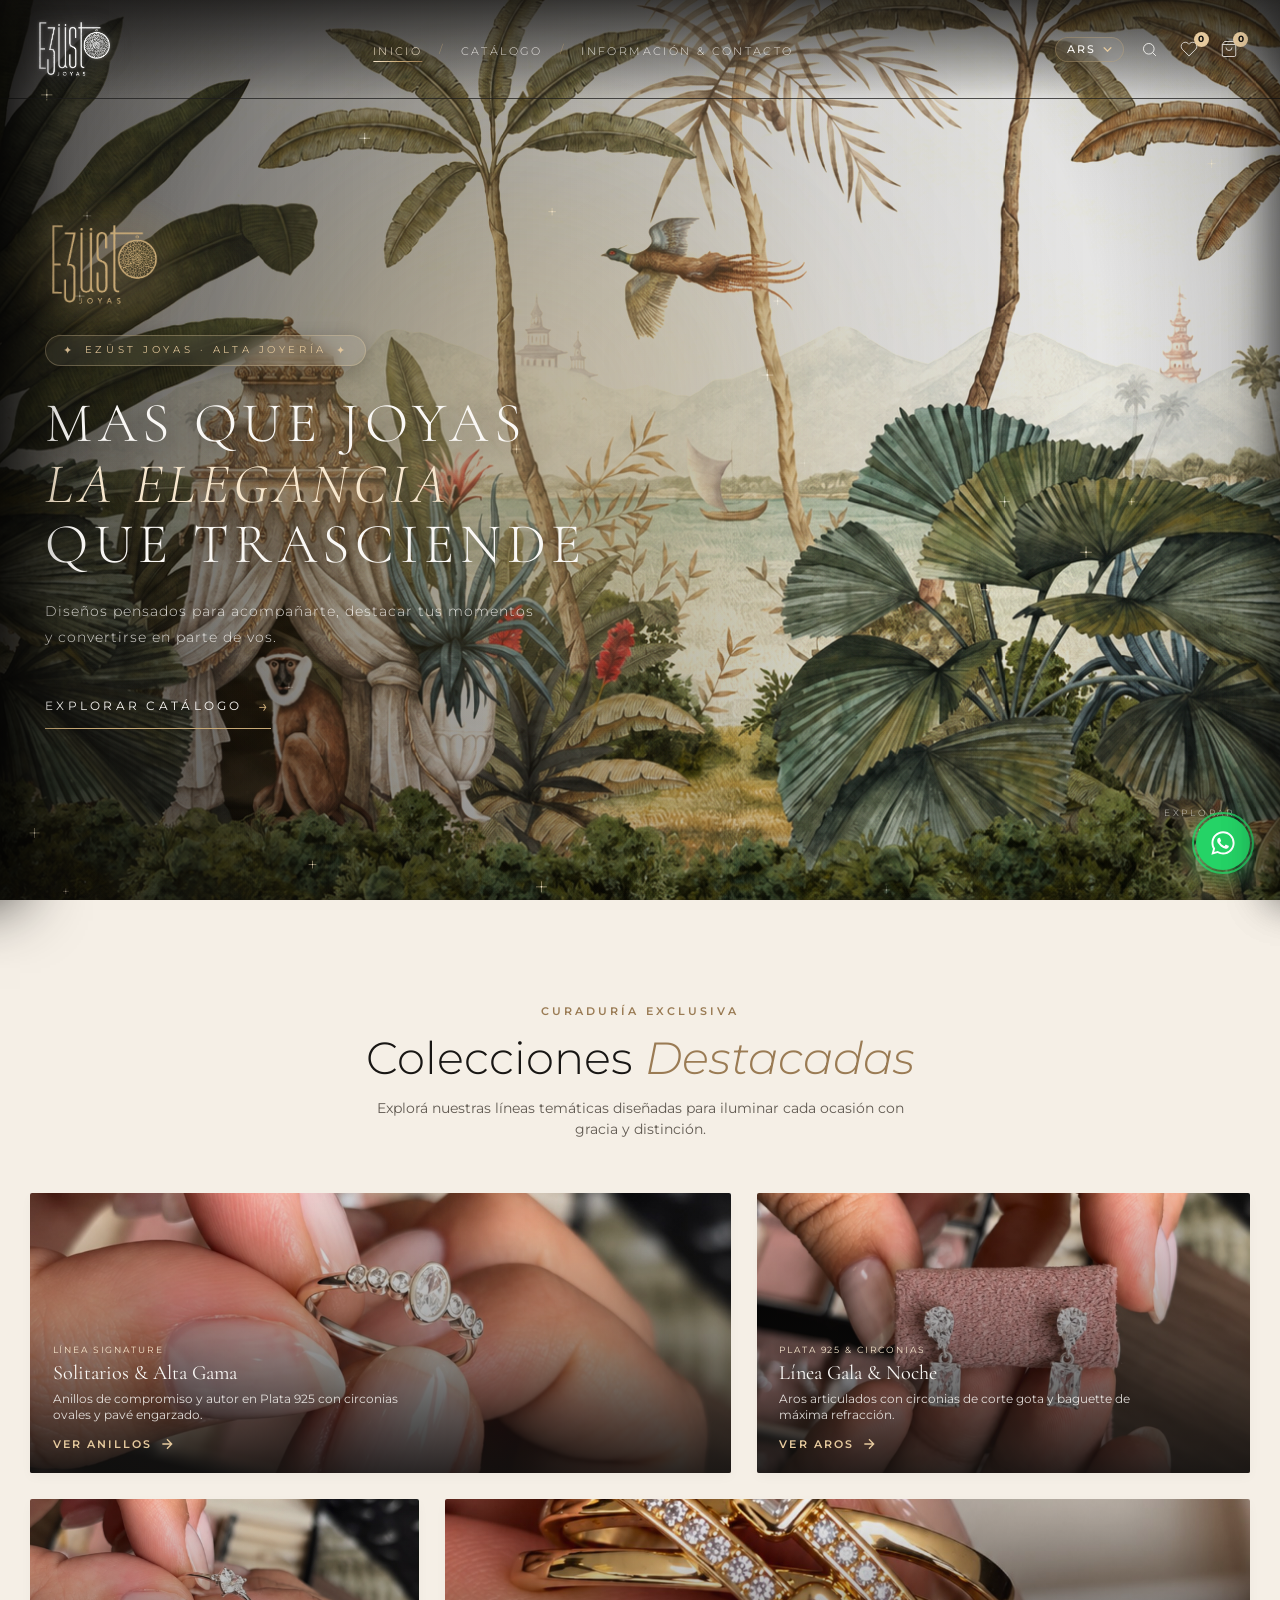
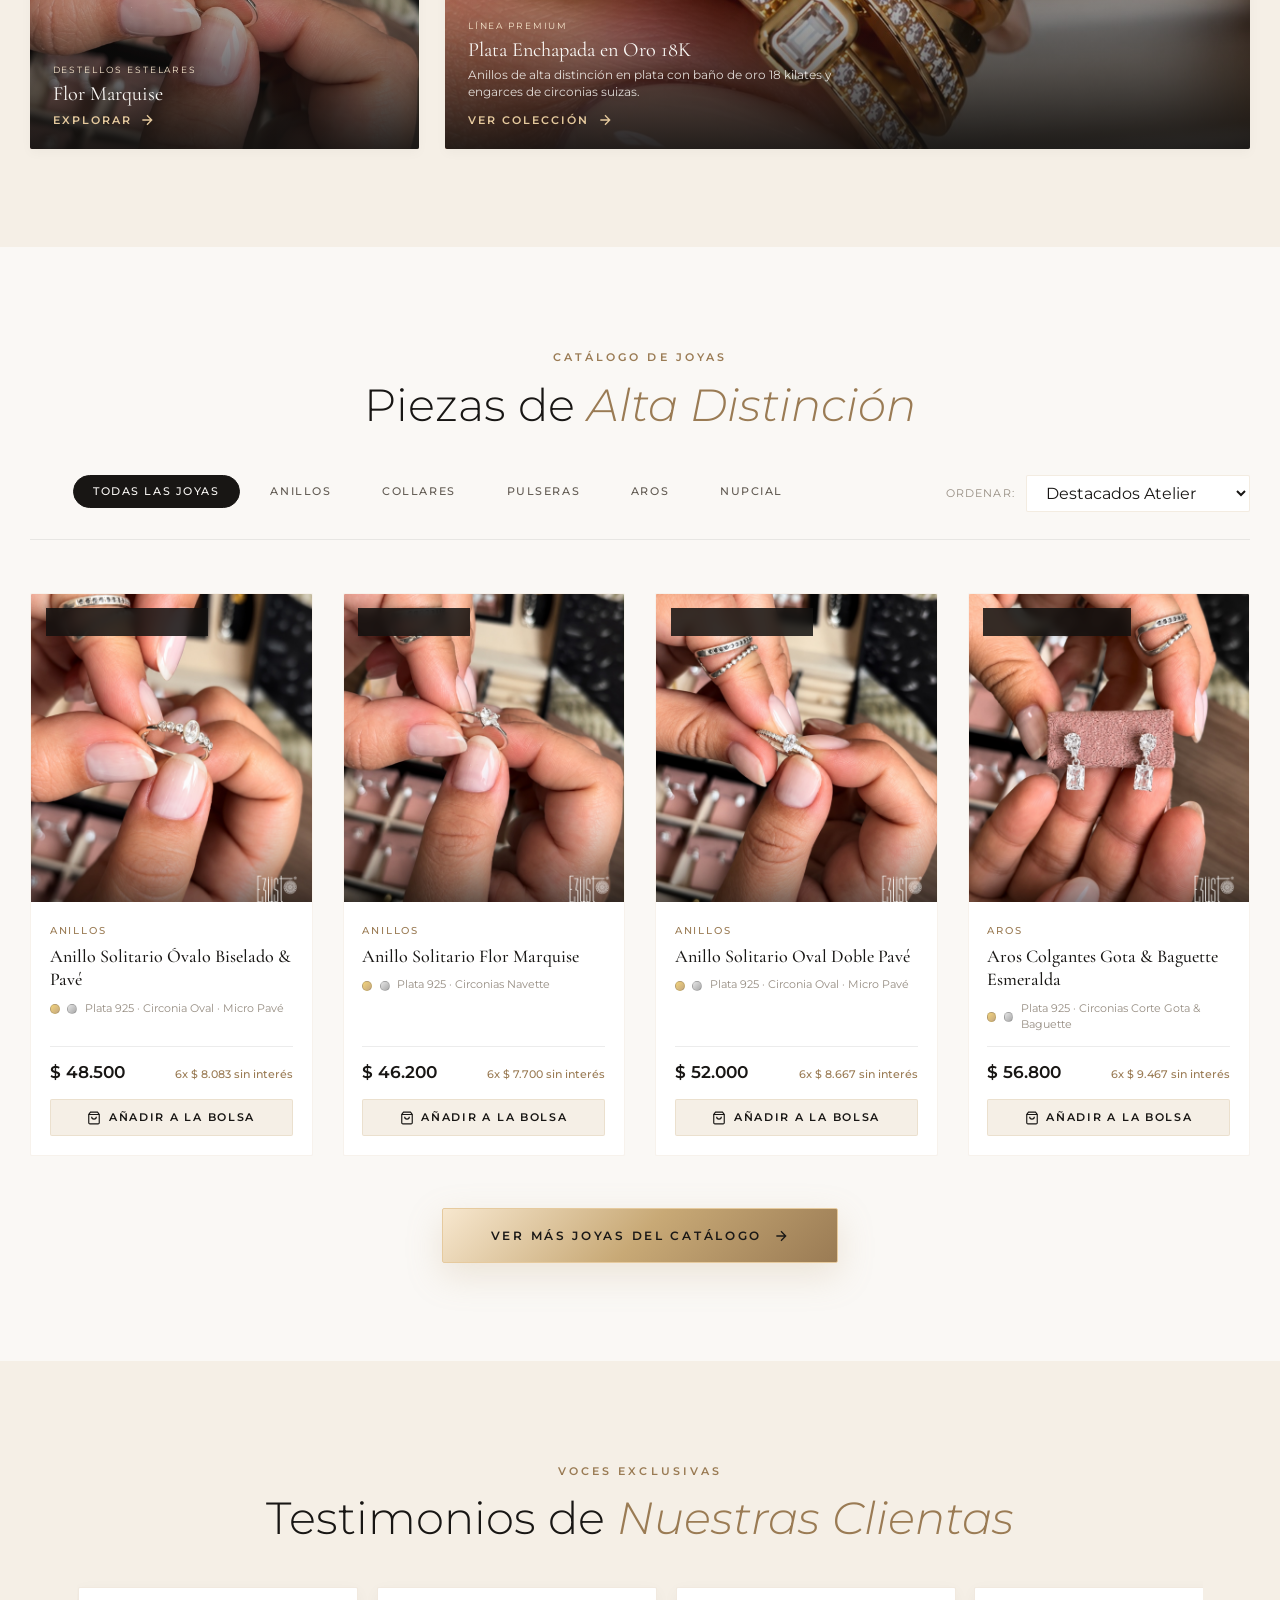
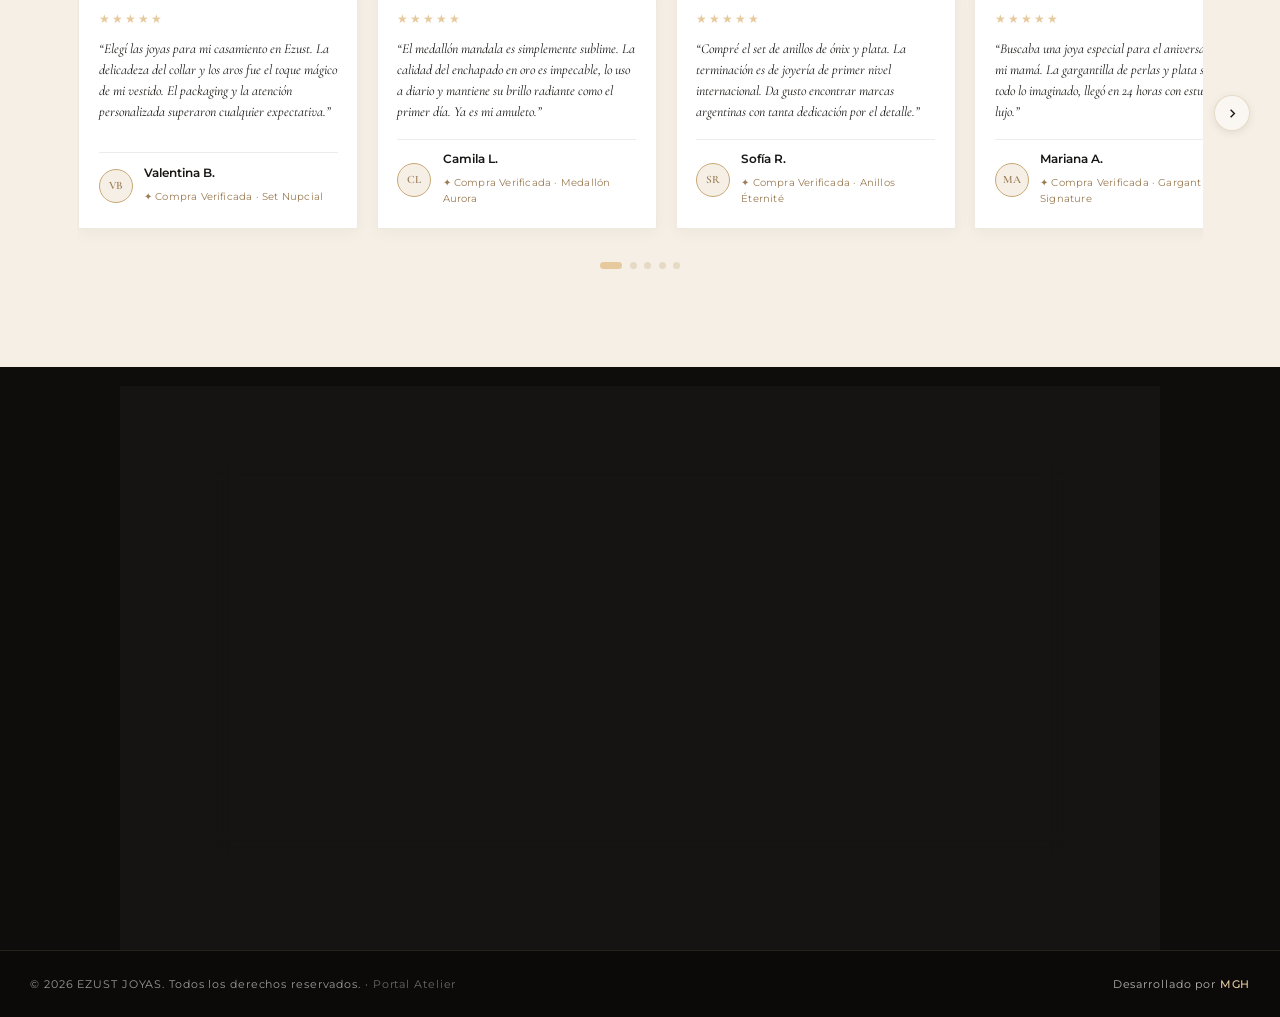
==== commit 75a9655c: "feat: add fine jewelry design system and styling for e-commerce shop" ====
--- a/index.html
+++ b/index.html
@@ -22,7 +22,7 @@
   <meta property="og:image" content="assets/img/hero_bride_gold.jpg">
 
   <!-- Stylesheet (cache-busted for mobile updates) -->
-  <link rel="stylesheet" href="css/style.css?v=20261025_cards_compact_v19">
+  <link rel="stylesheet" href="css/style.css?v=20261031_hero_light_v1">
   <link rel="icon" type="image/svg+xml" href="assets/logo-symbol.svg">
 </head>
 
@@ -144,9 +144,17 @@
     <div class="container hero-cinematic-container">
       <div class="hero-cinematic-content">
 
-        <div class="hero-editorial-brand-badge">
-          <span class="badge-sparkle">✦</span>
-          <span class="badge-text">EZÜST JOYAS</span>
+        <!-- Central Emblem / Brand Presentation -->
+        <div class="hero-brand-presentation">
+          <div class="hero-brand-logo-frame">
+            <img src="assets/logo-official-gold.png" alt="EZÜST JOYAS" class="hero-brand-logo-img">
+            <div class="hero-logo-halo"></div>
+          </div>
+          <div class="hero-editorial-brand-badge">
+            <span class="badge-sparkle">✦</span>
+            <span class="badge-text">EZÜST JOYAS · ALTA JOYERÍA</span>
+            <span class="badge-sparkle">✦</span>
+          </div>
         </div>
 
         <h1 class="hero-editorial-headline">
--- a/css/style.css
+++ b/css/style.css
@@ -58,7 +58,9 @@
 }
 
 /* --- Base & Reset --- */
-*, *::before, *::after {
+*,
+*::before,
+*::after {
   box-sizing: border-box;
   margin: 0;
   padding: 0;
@@ -93,7 +95,10 @@
   text-size-adjust: 100%;
 }
 
-img, svg, picture, video {
+img,
+svg,
+picture,
+video {
   max-width: 100%;
   display: block;
 }
@@ -112,12 +117,16 @@
   transition: var(--transition-smooth);
 }
 
-input, select, textarea {
+input,
+select,
+textarea {
   font-family: inherit;
-  font-size: 16px !important; /* Prevents iOS Safari from auto-zooming page */
-}
-
-ul, ol {
+  font-size: 16px !important;
+  /* Prevents iOS Safari from auto-zooming page */
+}
+
+ul,
+ol {
   list-style: none;
 }
 
@@ -127,9 +136,17 @@
 }
 
 /* --- Typography Utilities --- */
-.font-serif { font-family: var(--font-serif); }
-.font-sans { font-family: var(--font-sans); }
-.font-display { font-family: var(--font-display); }
+.font-serif {
+  font-family: var(--font-serif);
+}
+
+.font-sans {
+  font-family: var(--font-sans);
+}
+
+.font-display {
+  font-family: var(--font-display);
+}
 
 .editorial-title {
   font-family: var(--font-serif);
@@ -161,7 +178,9 @@
   padding-bottom: 6.5rem;
 }
 
-.text-center { text-align: center; }
+.text-center {
+  text-align: center;
+}
 
 /* --- Luxury Announcement Bar --- */
 .announcement-bar {
@@ -536,7 +555,7 @@
   max-width: none;
   object-fit: cover;
   object-position: left center;
-  filter: brightness(0.85) contrast(1.03);
+  filter: brightness(1.08) contrast(1.02) saturate(1.08);
   will-change: transform;
   transform: translate3d(0, 0, 0);
   animation: heroMuralPan 48s cubic-bezier(0.42, 0, 0.58, 1) infinite alternate;
@@ -546,22 +565,21 @@
   0% {
     transform: translate3d(0, 0, 0);
   }
+
   100% {
     transform: translate3d(calc(100vw - 100%), 0, 0);
   }
 }
 
-/* Cinematic Lighting & Vignette Overlays */
+/* Cinematic Lighting & Vignette Overlays (Illuminated & Warm) */
 .hero-cinematic-gradient-left {
   position: absolute;
   inset: 0;
-  background: linear-gradient(
-    90deg,
-    rgba(14, 11, 8, 0.92) 0%,
-    rgba(14, 11, 8, 0.8) 35%,
-    rgba(14, 11, 8, 0.5) 62%,
-    rgba(14, 11, 8, 0.25) 100%
-  );
+  background: linear-gradient(90deg,
+      rgba(14, 11, 8, 0.65) 0%,
+      rgba(14, 11, 8, 0.42) 35%,
+      rgba(14, 11, 8, 0.18) 65%,
+      rgba(14, 11, 8, 0.05) 100%);
   z-index: 2;
   pointer-events: none;
 }
@@ -569,32 +587,28 @@
 .hero-cinematic-vignette {
   position: absolute;
   inset: 0;
-  background: radial-gradient(
-    circle at 75% 50%,
-    transparent 40%,
-    rgba(11, 10, 9, 0.35) 80%,
-    rgba(11, 10, 9, 0.75) 100%
-  );
+  background: radial-gradient(circle at 50% 40%,
+      rgba(255, 235, 200, 0.08) 0%,
+      transparent 55%,
+      rgba(11, 10, 9, 0.45) 100%);
   z-index: 2;
   pointer-events: none;
 }
 
 .hero-cinematic-caustic-glow {
   position: absolute;
-  top: 15%;
-  right: 18%;
-  width: 500px;
-  height: 500px;
-  background: radial-gradient(
-    circle,
-    rgba(230, 202, 158, 0.22) 0%,
-    rgba(200, 169, 118, 0.08) 45%,
-    transparent 70%
-  );
-  filter: blur(60px);
+  top: 10%;
+  left: 15%;
+  width: 650px;
+  height: 650px;
+  background: radial-gradient(circle,
+      rgba(255, 225, 175, 0.28) 0%,
+      rgba(212, 175, 55, 0.14) 40%,
+      transparent 72%);
+  filter: blur(80px);
   z-index: 2;
   pointer-events: none;
-  animation: causticShimmer 9s infinite alternate ease-in-out;
+  animation: causticShimmer 8s infinite alternate ease-in-out;
 }
 
 @keyframes causticShimmer {
@@ -602,6 +616,7 @@
     opacity: 0.6;
     transform: rotate(0deg);
   }
+
   100% {
     opacity: 0.9;
     transform: rotate(15deg);
@@ -636,6 +651,64 @@
   padding-top: 3rem;
 }
 
+/* Brand Presentation: Logo Center & Badge */
+.hero-brand-presentation {
+  display: flex;
+  flex-direction: column;
+  align-items: flex-start;
+  gap: 0.85rem;
+  margin-bottom: 1.8rem;
+}
+
+.hero-brand-logo-frame {
+  position: relative;
+  display: inline-flex;
+  align-items: center;
+  justify-content: center;
+  padding: 0.6rem 0;
+}
+
+.hero-brand-logo-img {
+  height: clamp(64px, 7.5vw, 88px);
+  width: auto;
+  object-fit: contain;
+  filter: drop-shadow(0 4px 18px rgba(0, 0, 0, 0.75)) drop-shadow(0 0 25px rgba(230, 202, 158, 0.45));
+  transition: transform 0.4s ease, filter 0.4s ease;
+  animation: heroLogoFloat 6s ease-in-out infinite alternate;
+}
+
+.hero-logo-halo {
+  position: absolute;
+  inset: -15px -30px;
+  background: radial-gradient(ellipse at center, rgba(230, 202, 158, 0.22) 0%, rgba(212, 175, 55, 0.08) 50%, transparent 75%);
+  pointer-events: none;
+  filter: blur(16px);
+  z-index: -1;
+  animation: haloBreath 5s ease-in-out infinite alternate;
+}
+
+@keyframes heroLogoFloat {
+  0% {
+    transform: translateY(0);
+  }
+
+  100% {
+    transform: translateY(-4px);
+  }
+}
+
+@keyframes haloBreath {
+  0% {
+    opacity: 0.6;
+    transform: scale(0.95);
+  }
+
+  100% {
+    opacity: 1;
+    transform: scale(1.08);
+  }
+}
+
 .hero-editorial-brand-badge {
   display: inline-flex;
   align-items: center;
@@ -646,13 +719,14 @@
   letter-spacing: 0.35em;
   text-transform: uppercase;
   color: var(--gold-bright);
-  margin-bottom: 2rem;
+  margin-bottom: 0;
   opacity: 0.95;
-  background: rgba(255, 255, 255, 0.04);
-  padding: 0.35rem 1rem;
+  background: rgba(255, 255, 255, 0.06);
+  padding: 0.35rem 1.1rem;
   border-radius: var(--radius-full);
-  border: 1px solid rgba(230, 202, 158, 0.25);
-  backdrop-filter: blur(6px);
+  border: 1px solid rgba(230, 202, 158, 0.35);
+  backdrop-filter: blur(8px);
+  box-shadow: 0 4px 20px rgba(0, 0, 0, 0.25);
 }
 
 .hero-editorial-brand-badge .badge-sparkle {
@@ -662,8 +736,16 @@
 }
 
 @keyframes pulseSparkle {
-  0%, 100% { opacity: 0.6; }
-  50% { opacity: 1; filter: drop-shadow(0 0 6px var(--gold-bright)); }
+
+  0%,
+  100% {
+    opacity: 0.6;
+  }
+
+  50% {
+    opacity: 1;
+    filter: drop-shadow(0 0 6px var(--gold-bright));
+  }
 }
 
 .hero-editorial-headline {
@@ -840,9 +922,11 @@
     transform: translateY(0);
     opacity: 0.2;
   }
+
   50% {
     opacity: 1;
   }
+
   100% {
     transform: translateY(10px);
     opacity: 0;
@@ -1148,10 +1232,21 @@
   box-shadow: var(--shadow-lg);
 }
 
-.col-span-7 { grid-column: span 7; }
-.col-span-5 { grid-column: span 5; }
-.col-span-4 { grid-column: span 4; }
-.col-span-8 { grid-column: span 8; }
+.col-span-7 {
+  grid-column: span 7;
+}
+
+.col-span-5 {
+  grid-column: span 5;
+}
+
+.col-span-4 {
+  grid-column: span 4;
+}
+
+.col-span-8 {
+  grid-column: span 8;
+}
 
 .collection-media {
   position: relative;
@@ -1178,12 +1273,10 @@
 .collection-overlay {
   position: absolute;
   inset: 0;
-  background: linear-gradient(
-    to top,
-    rgba(18, 17, 16, 0.9) 0%,
-    rgba(18, 17, 16, 0.35) 55%,
-    rgba(18, 17, 16, 0.05) 100%
-  );
+  background: linear-gradient(to top,
+      rgba(18, 17, 16, 0.9) 0%,
+      rgba(18, 17, 16, 0.35) 55%,
+      rgba(18, 17, 16, 0.05) 100%);
   display: flex;
   flex-direction: column;
   justify-content: flex-end;
@@ -1425,12 +1518,14 @@
 .product-media-container {
   position: relative;
   width: 100%;
-  padding-top: 110%; /* 1:1.1 aspect */
+  padding-top: 110%;
+  /* 1:1.1 aspect */
   background: #F8F5F0;
   overflow: hidden;
 }
 
-.product-img-main, .product-img-hover {
+.product-img-main,
+.product-img-hover {
   position: absolute;
   inset: 0;
   width: 100%;
@@ -1507,7 +1602,8 @@
   backdrop-filter: blur(8px);
 }
 
-.btn-card-wish:hover, .btn-card-wish.active {
+.btn-card-wish:hover,
+.btn-card-wish.active {
   background: #FFF0F0;
   color: #C93B3B;
   border-color: #E29B9B;
@@ -1551,11 +1647,17 @@
   height: 10px;
   border-radius: var(--radius-full);
   display: inline-block;
-  border: 1px solid rgba(0,0,0,0.15);
-}
-
-.metal-gold { background: linear-gradient(135deg, #F3D47B, #C5A880); }
-.metal-silver { background: linear-gradient(135deg, #E6E6E6, #A8A8A8); }
+  border: 1px solid rgba(0, 0, 0, 0.15);
+}
+
+.metal-gold {
+  background: linear-gradient(135deg, #F3D47B, #C5A880);
+}
+
+.metal-silver {
+  background: linear-gradient(135deg, #E6E6E6, #A8A8A8);
+}
+
 .metal-label-text {
   font-size: 0.7rem;
   color: var(--text-muted);
@@ -1844,10 +1946,25 @@
   backdrop-filter: blur(8px);
 }
 
-.look-span-8 { grid-column: span 8; height: 500px; }
-.look-span-4 { grid-column: span 4; height: 500px; }
-.look-span-4-sub { grid-column: span 4; height: 380px; }
-.look-span-8-sub { grid-column: span 8; height: 380px; }
+.look-span-8 {
+  grid-column: span 8;
+  height: 500px;
+}
+
+.look-span-4 {
+  grid-column: span 4;
+  height: 500px;
+}
+
+.look-span-4-sub {
+  grid-column: span 4;
+  height: 380px;
+}
+
+.look-span-8-sub {
+  grid-column: span 8;
+  height: 380px;
+}
 
 /* --- Luxury Unboxing Section --- */
 .unboxing-section {
@@ -2223,12 +2340,14 @@
   .testimonials-nav-btn {
     display: none !important;
   }
+
   .testimonial-card {
     flex: 0 0 250px;
     width: 250px;
     max-width: 250px;
     padding: 1.2rem 1.1rem;
   }
+
   .testimonial-text {
     font-size: 0.88rem;
   }
@@ -2330,7 +2449,7 @@
   margin: 0 auto;
   position: relative;
   backdrop-filter: blur(12px);
-  box-shadow: 0 20px 60px rgba(0,0,0,0.4);
+  box-shadow: 0 20px 60px rgba(0, 0, 0, 0.4);
 }
 
 .newsletter-box .section-title {
@@ -2411,7 +2530,8 @@
   margin-bottom: 1.4rem;
 }
 
-.footer-logo img, .footer-logo svg {
+.footer-logo img,
+.footer-logo svg {
   height: 42px;
   width: auto;
 }
@@ -2601,7 +2721,7 @@
 .shipping-bar-bg {
   width: 100%;
   height: 6px;
-  background: rgba(0,0,0,0.08);
+  background: rgba(0, 0, 0, 0.08);
   border-radius: var(--radius-full);
   overflow: hidden;
 }
@@ -2683,7 +2803,7 @@
   border-radius: 4px;
   background: #FFFFFF;
   overflow: hidden;
-  box-shadow: 0 1px 3px rgba(0,0,0,0.05);
+  box-shadow: 0 1px 3px rgba(0, 0, 0, 0.05);
 }
 
 .qty-btn {
@@ -2882,7 +3002,7 @@
   max-height: 90vh;
   overflow-y: auto;
   position: relative;
-  box-shadow: 0 25px 60px rgba(0,0,0,0.3);
+  box-shadow: 0 25px 60px rgba(0, 0, 0, 0.3);
   transform: translateY(20px);
   transition: transform 0.4s cubic-bezier(0.16, 1, 0.3, 1);
 }
@@ -2982,7 +3102,8 @@
   margin-bottom: 0.5rem;
 }
 
-.metal-choices, .size-choices {
+.metal-choices,
+.size-choices {
   display: flex;
   gap: 0.6rem;
 }
@@ -3038,8 +3159,15 @@
 }
 
 @keyframes waPulseRipple {
-  0% { box-shadow: 0 0 0 0 rgba(37, 211, 102, 0.6); opacity: 0.85; }
-  100% { box-shadow: 0 0 0 16px rgba(37, 211, 102, 0); opacity: 0; }
+  0% {
+    box-shadow: 0 0 0 0 rgba(37, 211, 102, 0.6);
+    opacity: 0.85;
+  }
+
+  100% {
+    box-shadow: 0 0 0 16px rgba(37, 211, 102, 0);
+    opacity: 0;
+  }
 }
 
 .floating-whatsapp-btn:hover {
@@ -3212,8 +3340,15 @@
 }
 
 @keyframes toastSlideIn {
-  0% { transform: translateX(-40px); opacity: 0; }
-  100% { transform: translateX(0); opacity: 1; }
+  0% {
+    transform: translateX(-40px);
+    opacity: 0;
+  }
+
+  100% {
+    transform: translateX(0);
+    opacity: 1;
+  }
 }
 
 .toast-icon {
@@ -3377,65 +3512,93 @@
   .products-grid {
     grid-template-columns: repeat(3, 1fr);
   }
+
   .instagram-grid {
     grid-template-columns: repeat(3, 1fr);
   }
 }
 
 @media (max-width: 992px) {
+
   /* Navigation switch */
   .site-header .header-nav-center,
   nav.header-nav-center,
   .header-nav-center {
     display: none !important;
   }
+
   .mobile-menu-btn {
     display: flex !important;
   }
+
   .header-inner {
     padding: 0 1.5rem;
   }
+
   .header-logo-area {
     flex-shrink: 0;
   }
+
   .header-logo-img {
     height: 48px;
     width: auto;
   }
 
-  .manifesto-grid, .quality-grid, .unboxing-grid, .ring-size-tool, .quickview-grid {
+  .manifesto-grid,
+  .quality-grid,
+  .unboxing-grid,
+  .ring-size-tool,
+  .quickview-grid {
     grid-template-columns: 1fr;
     gap: 2.5rem;
   }
-  .col-span-7, .col-span-5, .col-span-4, .col-span-8 {
+
+  .col-span-7,
+  .col-span-5,
+  .col-span-4,
+  .col-span-8 {
     grid-column: span 12;
   }
-  .look-span-8, .look-span-4, .look-span-4-sub, .look-span-8-sub {
+
+  .look-span-8,
+  .look-span-4,
+  .look-span-4-sub,
+  .look-span-8-sub {
     grid-column: span 12;
     height: 380px;
   }
+
   .testimonials-grid {
     display: flex;
     flex-wrap: nowrap;
   }
+
   .footer-grid {
     grid-template-columns: 1fr 1fr;
     gap: 3rem;
   }
+
   .hero-floating-card {
     display: none;
   }
+
   .process-steps {
     grid-template-columns: repeat(2, 1fr);
     gap: 2.5rem;
   }
+
   .collections-grid {
     grid-template-columns: repeat(2, 1fr);
     gap: 1.25rem;
   }
-  .col-span-7, .col-span-5, .col-span-4, .col-span-8 {
+
+  .col-span-7,
+  .col-span-5,
+  .col-span-4,
+  .col-span-8 {
     grid-column: span 1;
   }
+
   .collection-media,
   .collection-card.large .collection-media {
     height: 220px;
@@ -3446,6 +3609,7 @@
   html {
     font-size: 14px !important;
   }
+
   /* 4K Hero Mobile Adaptation */
   .hero-cinematic-section {
     min-height: 85vh;
@@ -3455,6 +3619,7 @@
     display: flex;
     align-items: center;
   }
+
   /* Ensure header nav is hidden on tablet and mobile */
   .site-header .header-nav-center,
   nav.header-nav-center,
@@ -3462,9 +3627,11 @@
   .nav-links-editorial {
     display: none !important;
   }
+
   .mobile-menu-btn {
     display: flex !important;
   }
+
   .hero-cinematic-img {
     position: absolute !important;
     top: 0 !important;
@@ -3475,63 +3642,81 @@
     max-width: none !important;
     object-fit: cover !important;
     object-position: left center !important;
-    filter: brightness(0.75) contrast(1.05);
+    filter: brightness(1.02) contrast(1.02) saturate(1.06);
     will-change: transform;
     transform: translate3d(0, 0, 0);
     animation: heroMuralPan 38s cubic-bezier(0.42, 0, 0.58, 1) infinite alternate !important;
   }
-  /* Omni-directional dark gradient so light mural sky does not conflict with white text */
+
+  /* Omni-directional light & warm gradient so text is readable while letting the mural shine */
   .hero-cinematic-gradient-left {
-    background: linear-gradient(
-      180deg,
-      rgba(12, 11, 10, 0.88) 0%,
-      rgba(12, 11, 10, 0.72) 30%,
-      rgba(12, 11, 10, 0.76) 70%,
-      rgba(12, 11, 10, 0.95) 100%
-    );
-  }
+    background: linear-gradient(180deg,
+        rgba(12, 11, 10, 0.62) 0%,
+        rgba(12, 11, 10, 0.45) 30%,
+        rgba(12, 11, 10, 0.55) 70%,
+        rgba(12, 11, 10, 0.85) 100%);
+  }
+
   .hero-cinematic-vignette {
-    background: radial-gradient(
-      circle at 50% 50%,
-      transparent 25%,
-      rgba(11, 10, 9, 0.5) 80%,
-      rgba(11, 10, 9, 0.9) 100%
-    );
-  }
+    background: radial-gradient(circle at 50% 50%,
+        rgba(255, 235, 200, 0.05) 0%,
+        transparent 35%,
+        rgba(11, 10, 9, 0.35) 75%,
+        rgba(11, 10, 9, 0.72) 100%);
+  }
+
   .hero-cinematic-container {
     padding: 0 1.25rem;
     width: 100%;
   }
+
   .hero-cinematic-content {
     padding-top: 1.5rem;
     padding-bottom: 2.5rem;
     max-width: 100%;
   }
+
+  .hero-brand-presentation {
+    align-items: flex-start;
+    gap: 0.75rem;
+    margin-bottom: 1.3rem;
+  }
+
+  .hero-brand-logo-img {
+    height: clamp(52px, 13vw, 70px);
+  }
+
   .hero-editorial-brand-badge {
-    margin-bottom: 1.2rem;
-    font-size: 0.62rem;
-    letter-spacing: 0.28em;
-    padding: 0.32rem 0.9rem;
-  }
+    margin-bottom: 0;
+    font-size: 0.6rem;
+    letter-spacing: 0.22em;
+    padding: 0.3rem 0.85rem;
+  }
+
   .hero-editorial-headline {
     font-size: clamp(1.85rem, 8vw, 2.45rem);
     line-height: 1.14;
     letter-spacing: 0.04em;
     margin-bottom: 1.15rem;
   }
+
   .headline-line {
     white-space: normal;
     letter-spacing: 0.05em;
   }
+
   .headline-line.line-1 {
     letter-spacing: 0.07em;
   }
+
   .headline-line.line-2 {
     letter-spacing: 0.05em;
   }
+
   .headline-line.line-3 {
     letter-spacing: 0.07em;
   }
+
   .hero-editorial-subtext {
     font-size: 0.86rem;
     line-height: 1.62;
@@ -3540,6 +3725,7 @@
     max-width: 100%;
     color: rgba(250, 248, 245, 0.9);
   }
+
   .hero-minimal-editorial-cta {
     font-size: 0.72rem;
     letter-spacing: 0.24em;
@@ -3550,22 +3736,27 @@
   .hero-bottom-bar {
     bottom: 0.85rem;
   }
+
   .hero-bottom-inner {
     padding: 0 1.25rem;
     flex-direction: column;
     align-items: flex-start;
     gap: 0.5rem;
   }
+
   .hero-bottom-hallmarks {
     font-size: 0.56rem;
     letter-spacing: 0.1em;
     line-height: 1.5;
     flex-wrap: wrap;
     gap: 0.3rem 0.55rem;
-    max-width: calc(100% - 64px); /* Never overlap with floating WhatsApp button */
-  }
+    max-width: calc(100% - 64px);
+    /* Never overlap with floating WhatsApp button */
+  }
+
   .hero-scroll-indicator {
-    display: none !important; /* Hide scroll needle to avoid collision */
+    display: none !important;
+    /* Hide scroll needle to avoid collision */
   }
 
   /* Collection Cards on Mobile */
@@ -3573,21 +3764,26 @@
     grid-template-columns: 1fr;
     gap: 1rem;
   }
+
   .collection-media,
   .collection-card.large .collection-media {
     height: 185px !important;
   }
+
   .collection-overlay {
     padding: 1rem 1.15rem !important;
   }
+
   .collection-sub {
     font-size: 0.58rem !important;
     margin-bottom: 0.2rem !important;
   }
+
   .collection-name {
     font-size: 1.15rem !important;
     margin-bottom: 0.2rem !important;
   }
+
   .collection-desc {
     font-size: 0.73rem !important;
     margin-bottom: 0.5rem !important;
@@ -3598,6 +3794,7 @@
     -webkit-box-orient: vertical !important;
     overflow: hidden !important;
   }
+
   .collection-link-btn {
     font-size: 0.68rem !important;
   }
@@ -3607,6 +3804,7 @@
   :root {
     --container-padding: 1rem;
   }
+
   .section-spacing {
     padding-top: 3.5rem;
     padding-bottom: 3.5rem;
@@ -3616,9 +3814,11 @@
   .site-header {
     padding: 0.75rem 0 !important;
   }
+
   .site-header.scrolled {
     padding: 0.55rem 0 !important;
   }
+
   .header-inner {
     padding: 0 0.9rem !important;
     display: flex !important;
@@ -3626,33 +3826,39 @@
     align-items: center !important;
     width: 100% !important;
   }
+
   .header-logo-area {
     flex-shrink: 0 !important;
     display: flex !important;
     align-items: center !important;
   }
+
   .header-logo-img {
     height: 46px !important;
     width: auto !important;
     max-width: 160px !important;
   }
+
   .site-header .header-nav-center,
   nav.header-nav-center,
   .header-nav-center {
     display: none !important;
   }
+
   .header-actions-right {
     gap: 0.45rem !important;
     display: flex !important;
     align-items: center !important;
     flex-shrink: 0 !important;
   }
+
   .custom-currency-dropdown .currency-trigger-btn {
     padding: 0.22rem 0.5rem;
     font-size: 0.68rem;
     letter-spacing: 0.1em;
     border-radius: 14px;
   }
+
   .header-icon-fine {
     width: 32px !important;
     height: 32px !important;
@@ -3661,6 +3867,7 @@
     align-items: center !important;
     justify-content: center !important;
   }
+
   .mobile-menu-btn {
     display: flex !important;
     width: 34px !important;
@@ -3668,10 +3875,12 @@
     align-items: center !important;
     justify-content: center !important;
   }
+
   .header-icon-fine svg {
     width: 17px;
     height: 17px;
   }
+
   .badge-count-fine {
     font-size: 0.52rem;
     width: 14px;
@@ -3705,7 +3914,8 @@
 
   .product-media-container,
   .catalog-page-body .product-media-container {
-    padding-top: 100% !important; /* 1:1 aspect ratio: clean, compact, no vertical stretching */
+    padding-top: 100% !important;
+    /* 1:1 aspect ratio: clean, compact, no vertical stretching */
     background: #F7F5F0 !important;
     position: relative !important;
   }
@@ -3792,7 +4002,8 @@
     -webkit-line-clamp: 2 !important;
     -webkit-box-orient: vertical !important;
     overflow: hidden !important;
-    height: 2.1rem !important; /* Fixed height for pixel-perfect card alignment */
+    height: 2.1rem !important;
+    /* Fixed height for pixel-perfect card alignment */
   }
 
   .product-metals-list,
@@ -3872,14 +4083,17 @@
     margin-bottom: 2rem;
     padding-bottom: 1rem;
   }
+
   .filter-categories-wrap {
     width: 100%;
     -webkit-mask-image: linear-gradient(90deg, transparent 0%, black 16px, black calc(100% - 16px), transparent 100%);
     mask-image: linear-gradient(90deg, transparent 0%, black 16px, black calc(100% - 16px), transparent 100%);
   }
+
   .filter-scroll-btn {
     display: none !important;
   }
+
   .filter-categories {
     overflow-x: auto;
     flex-wrap: nowrap;
@@ -3887,15 +4101,18 @@
     -webkit-overflow-scrolling: touch;
     scrollbar-width: none;
   }
+
   .filter-categories::-webkit-scrollbar {
     display: none;
   }
+
   .filter-btn {
     white-space: nowrap;
     padding: 0.48rem 1.05rem;
     font-size: 0.7rem;
     flex-shrink: 0;
   }
+
   .catalog-sort-wrap {
     justify-content: space-between;
     width: 100%;
@@ -3910,24 +4127,31 @@
   .footer-grid {
     grid-template-columns: 1fr;
   }
+
   .header-left .header-concierge-link {
     display: none;
   }
+
   .newsletter-form {
     flex-direction: column;
   }
+
   .newsletter-box {
     padding: 2.5rem 1.5rem;
   }
+
   .process-steps {
     grid-template-columns: 1fr;
   }
+
   .manifesto-pillars {
     grid-template-columns: 1fr;
   }
+
   .instagram-grid {
     grid-template-columns: repeat(2, 1fr);
   }
+
   .floating-whatsapp-btn {
     bottom: 1rem;
     right: 1rem;
@@ -3940,40 +4164,50 @@
   #wishlistBtn {
     display: none !important;
   }
+
   .header-inner {
     padding: 0 0.75rem !important;
   }
+
   .header-logo-img {
     height: 42px !important;
     max-width: 140px !important;
   }
+
   .header-actions-right {
     gap: 0.35rem !important;
   }
+
   .custom-currency-dropdown .currency-trigger-btn {
     padding: 0.2rem 0.42rem !important;
     font-size: 0.65rem !important;
   }
+
   .catalog-page-hero {
     padding: 5.5rem 0 0.6rem !important;
     border-bottom: none !important;
   }
+
   .catalog-page-eyebrow {
     font-size: 0.62rem !important;
     letter-spacing: 0.22em !important;
     margin-bottom: 0.2rem !important;
   }
+
   .catalog-page-title {
     font-size: 1.65rem !important;
     letter-spacing: 0.14em !important;
     margin-bottom: 0 !important;
   }
+
   .catalog-title-flourish {
     margin-top: 0.35rem !important;
   }
+
   .catalog-main-area {
     padding: 0.4rem 0 3rem !important;
   }
+
   .catalog-page-body .catalog-filters-bar {
     padding-bottom: 0.75rem !important;
     margin-bottom: 1.25rem !important;
@@ -3985,16 +4219,20 @@
   .hero-editorial-headline {
     font-size: 1.7rem;
   }
+
   .header-logo-img {
     height: 38px !important;
   }
+
   .header-actions-right {
     gap: 0.35rem;
   }
+
   .custom-currency-dropdown .currency-trigger-btn {
     padding: 0.2rem 0.4rem;
     font-size: 0.64rem;
   }
+
   .products-grid,
   .catalog-page-body .products-grid {
     grid-template-columns: repeat(2, 1fr) !important;
@@ -4400,6 +4638,7 @@
   .contact-pillars-grid {
     grid-template-columns: repeat(2, 1fr);
   }
+
   .contact-form-grid {
     grid-template-columns: 1fr;
     gap: 2.5rem;
@@ -4410,12 +4649,15 @@
   .contact-pillars-grid {
     grid-template-columns: 1fr;
   }
+
   .form-group-row {
     grid-template-columns: 1fr;
   }
+
   .contact-form-section {
     padding: 2rem 1.5rem;
   }
+
   .contact-map-block {
     padding: 1.5rem;
   }
@@ -5156,8 +5398,15 @@
 }
 
 @keyframes fadeInDown {
-  from { opacity: 0; transform: translateY(-10px); }
-  to { opacity: 1; transform: translateY(0); }
+  from {
+    opacity: 0;
+    transform: translateY(-10px);
+  }
+
+  to {
+    opacity: 1;
+    transform: translateY(0);
+  }
 }
 
 .embedded-sizer-header {
@@ -5552,6 +5801,7 @@
     width: 40px;
     opacity: 0;
   }
+
   to {
     width: 280px;
     opacity: 1;
@@ -5677,8 +5927,9 @@
   .header-search-input-box {
     width: 210px;
   }
+
   .header-search-results-dropdown {
     width: 270px;
     right: -40px;
   }
-}
+}
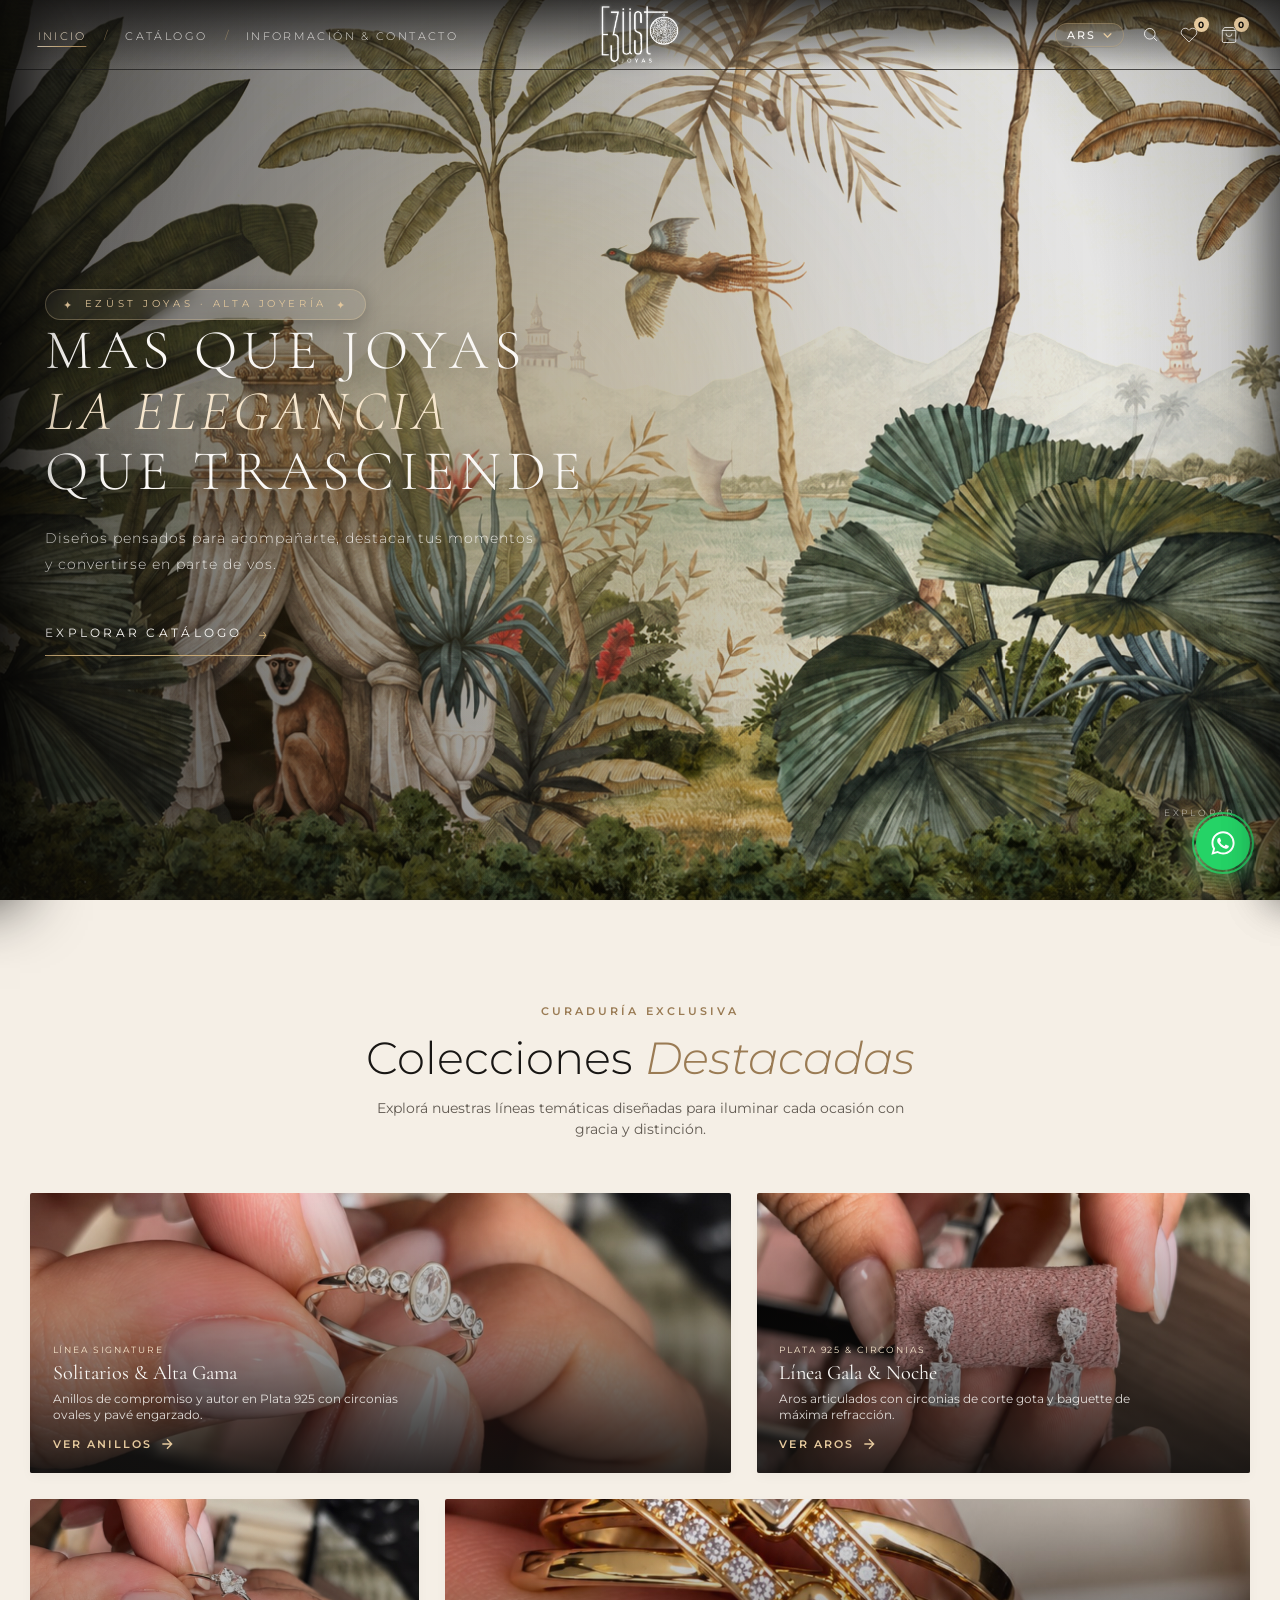
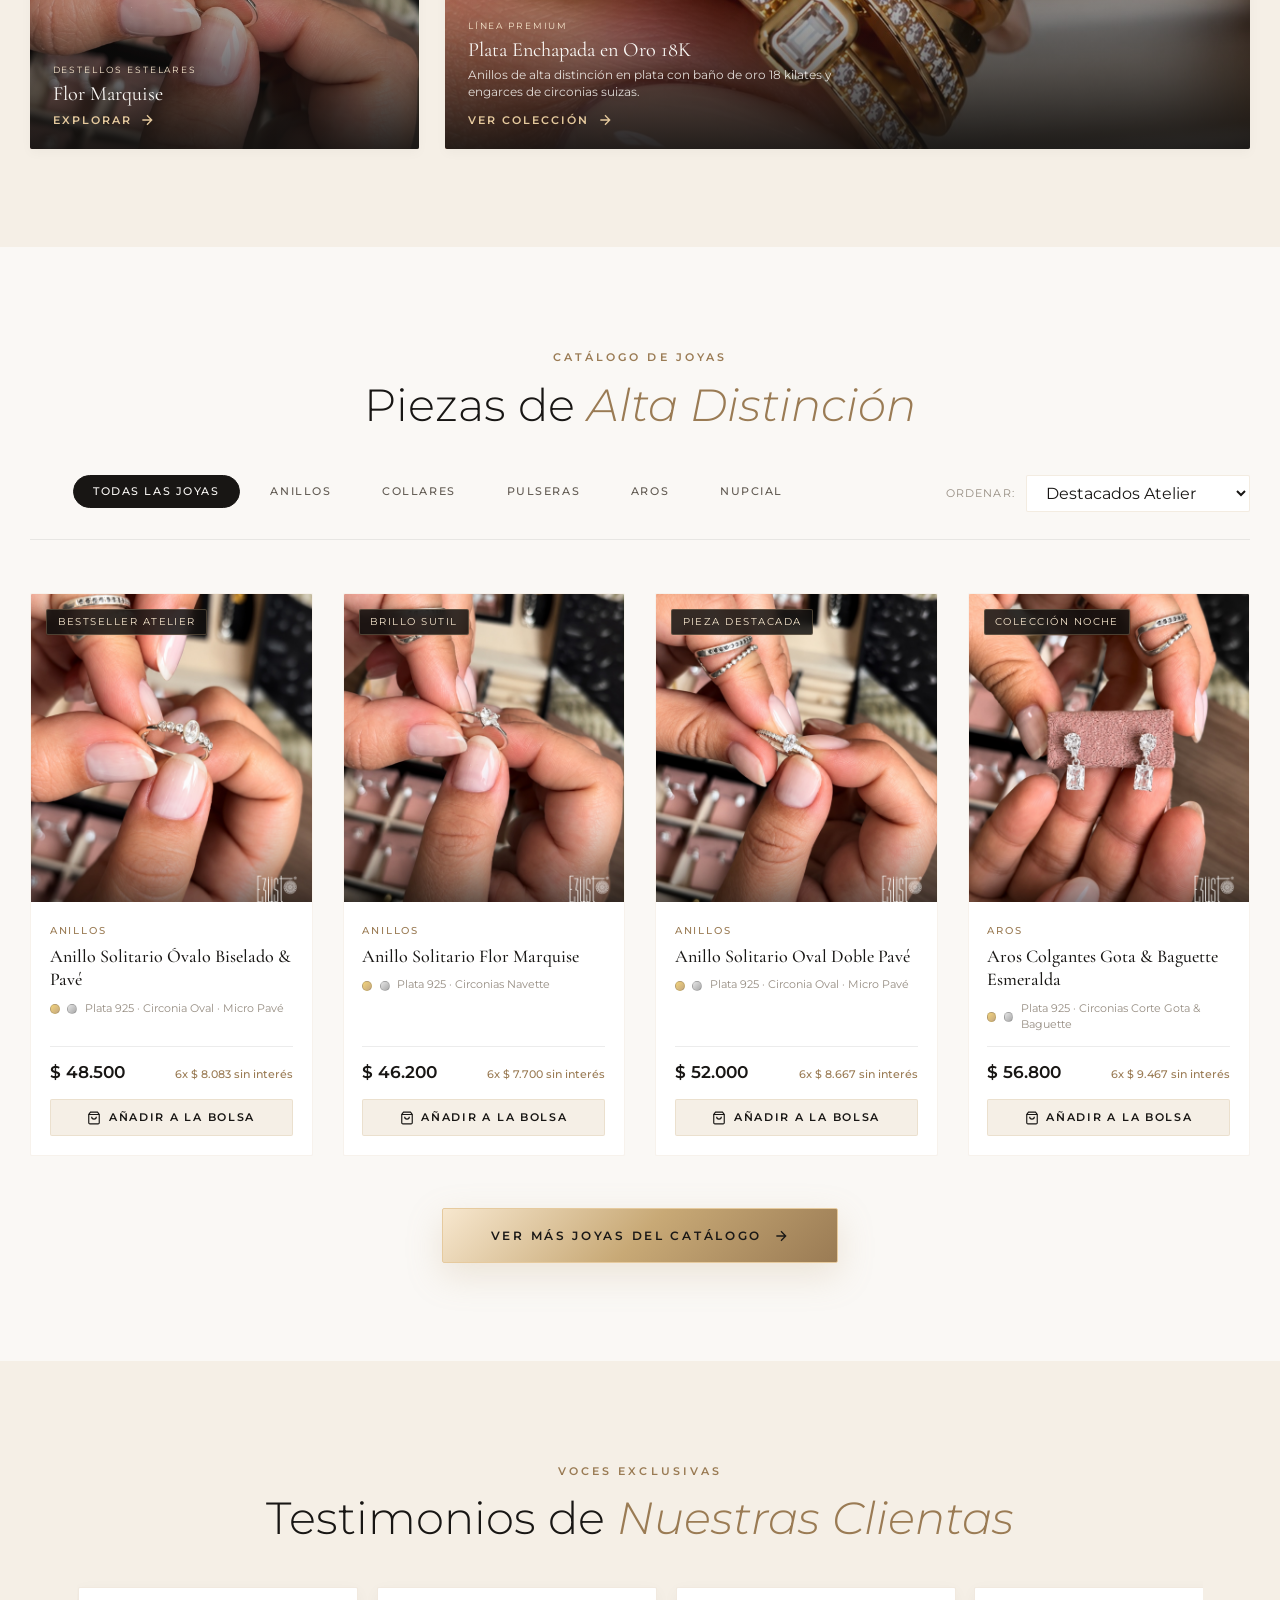
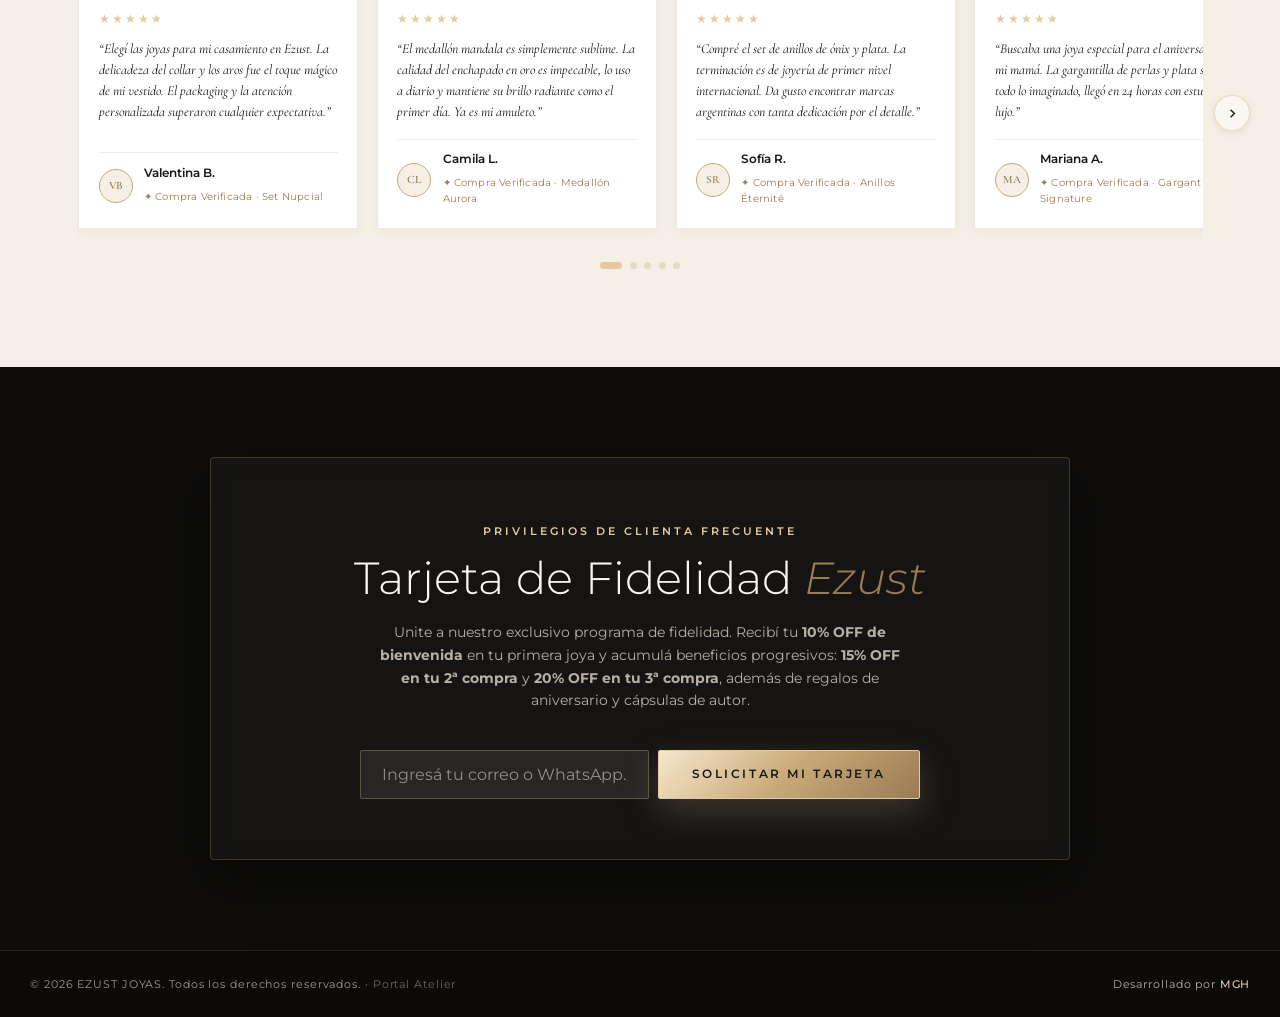
==== commit 48912e58: "feat: add editorial layout to headers and initialize stylesheet design system" ====
--- a/index.html
+++ b/index.html
@@ -22,7 +22,7 @@
   <meta property="og:image" content="assets/img/hero_bride_gold.jpg">
 
   <!-- Stylesheet (cache-busted for mobile updates) -->
-  <link rel="stylesheet" href="css/style.css?v=20261031_hero_light_v1">
+  <link rel="stylesheet" href="css/style.css?v=20261031_hero_opt1_v2">
   <link rel="icon" type="image/svg+xml" href="assets/logo-symbol.svg">
 </head>
 
@@ -32,23 +32,33 @@
   <header class="site-header transparent-hero-header" id="siteHeader">
     <div class="header-inner container-fluid">
 
-      <!-- Header Left: Logo -->
-      <div class="header-logo-area">
+      <!-- Header Left: Minimalist Navigation & Mobile Menu Trigger -->
+      <div class="header-left-col">
+        <!-- Mobile Menu Toggle (on the left in mobile) -->
+        <button class="header-icon-fine mobile-menu-btn" id="mobileMenuBtn" aria-label="Abrir Menú">
+          <svg width="22" height="22" fill="none" stroke="currentColor" stroke-width="1.2" viewBox="0 0 24 24">
+            <line x1="3" y1="7" x2="21" y2="7"></line>
+            <line x1="3" y1="17" x2="21" y2="17"></line>
+          </svg>
+        </button>
+
+        <nav class="header-nav-left" aria-label="Navegación principal">
+          <ul class="nav-links-editorial">
+            <li><a href="#inicio" class="nav-editorial-link active">INICIO</a></li>
+            <li class="nav-dot">/</li>
+            <li><a href="catalogo.html" class="nav-editorial-link">CATÁLOGO</a></li>
+            <li class="nav-dot">/</li>
+            <li><a href="contacto.html" class="nav-editorial-link">INFORMACIÓN & CONTACTO</a></li>
+          </ul>
+        </nav>
+      </div>
+
+      <!-- Header Center: Iconic Logo -->
+      <div class="header-logo-center">
         <a href="#inicio" aria-label="EZUST JOYAS Inicio" class="header-logo-link">
-          <img src="assets/logo-official-white.png?v=2" alt="EZUST JOYAS" class="header-logo-img" width="140" height="56">
+          <img src="assets/logo-official-white.png?v=2" alt="EZUST JOYAS" class="header-logo-img" width="150" height="60">
         </a>
       </div>
-
-      <!-- Header Center: Minimalist Inline Navigation -->
-      <nav class="header-nav-center" aria-label="Navegación principal">
-        <ul class="nav-links-editorial">
-          <li><a href="#inicio" class="nav-editorial-link active">INICIO</a></li>
-          <li class="nav-dot">/</li>
-          <li><a href="catalogo.html" class="nav-editorial-link">CATÁLOGO</a></li>
-          <li class="nav-dot">/</li>
-          <li><a href="contacto.html" class="nav-editorial-link">INFORMACIÓN & CONTACTO</a></li>
-        </ul>
-      </nav>
 
       <!-- Header Right: Currency & Action Icons -->
       <div class="header-actions-right">
@@ -91,7 +101,6 @@
           <div class="header-search-results-dropdown" id="headerSearchResults"></div>
         </div>
 
-
         <!-- Wishlist Icon -->
         <button class="header-icon-fine" id="wishlistBtn" title="Mis Favoritos" aria-label="Favoritos">
           <svg width="18" height="18" fill="none" stroke="currentColor" stroke-width="1.2" viewBox="0 0 24 24">
@@ -110,14 +119,6 @@
             <path d="M16 10a4 4 0 01-8 0"></path>
           </svg>
           <span class="badge-count-fine" id="cartCount">0</span>
-        </button>
-
-        <!-- Mobile Menu Toggle -->
-        <button class="header-icon-fine mobile-menu-btn" id="mobileMenuBtn" aria-label="Abrir Menú">
-          <svg width="22" height="22" fill="none" stroke="currentColor" stroke-width="1.2" viewBox="0 0 24 24">
-            <line x1="3" y1="7" x2="21" y2="7"></line>
-            <line x1="3" y1="17" x2="21" y2="17"></line>
-          </svg>
         </button>
 
       </div>
@@ -144,17 +145,10 @@
     <div class="container hero-cinematic-container">
       <div class="hero-cinematic-content">
 
-        <!-- Central Emblem / Brand Presentation -->
-        <div class="hero-brand-presentation">
-          <div class="hero-brand-logo-frame">
-            <img src="assets/logo-official-gold.png" alt="EZÜST JOYAS" class="hero-brand-logo-img">
-            <div class="hero-logo-halo"></div>
-          </div>
-          <div class="hero-editorial-brand-badge">
-            <span class="badge-sparkle">✦</span>
-            <span class="badge-text">EZÜST JOYAS · ALTA JOYERÍA</span>
-            <span class="badge-sparkle">✦</span>
-          </div>
+        <div class="hero-editorial-brand-badge">
+          <span class="badge-sparkle">✦</span>
+          <span class="badge-text">EZÜST JOYAS · ALTA JOYERÍA</span>
+          <span class="badge-sparkle">✦</span>
         </div>
 
         <h1 class="hero-editorial-headline">
--- a/css/style.css
+++ b/css/style.css
@@ -251,24 +251,44 @@
   max-width: 1540px;
   margin: 0 auto;
   padding: 0 2.5rem;
-}
-
-/* Header Left: Logo */
-.header-logo-area {
-  display: flex;
-  align-items: center;
-  flex-shrink: 0;
+  position: relative;
+}
+
+/* Header Left: Nav & Mobile Trigger */
+.header-left-col {
+  display: flex;
+  align-items: center;
+  flex: 1;
   min-width: 0;
+}
+
+.header-nav-left {
+  display: flex;
+  align-items: center;
+}
+
+/* Header Center: Logo Centered */
+.header-logo-center {
+  position: absolute;
+  left: 50%;
+  top: 50%;
+  transform: translate(-50%, -50%);
+  display: flex;
+  align-items: center;
+  justify-content: center;
+  z-index: 2;
+  pointer-events: auto;
 }
 
 .header-logo-link {
   display: inline-flex;
   align-items: center;
+  justify-content: center;
   text-decoration: none;
 }
 
 .header-logo-img {
-  height: 56px;
+  height: 60px;
   width: auto;
   object-fit: contain;
   filter: drop-shadow(0 2px 10px rgba(0, 0, 0, 0.9)) drop-shadow(0 0 1.5px rgba(255, 255, 255, 0.5));
@@ -276,14 +296,8 @@
 }
 
 .header-logo-link:hover .header-logo-img {
-  transform: none;
-  filter: drop-shadow(0 4px 14px rgba(0, 0, 0, 0.95)) drop-shadow(0 0 4px rgba(230, 202, 158, 0.8));
-}
-
-/* Header Center: Minimalist Inline Navigation */
-.header-nav-center {
-  display: flex;
-  align-items: center;
+  transform: scale(1.03);
+  filter: drop-shadow(0 4px 16px rgba(0, 0, 0, 0.95)) drop-shadow(0 0 6px rgba(230, 202, 158, 0.9));
 }
 
 .nav-links-editorial {
@@ -3521,6 +3535,9 @@
 @media (max-width: 992px) {
 
   /* Navigation switch */
+  .site-header .header-nav-left,
+  nav.header-nav-left,
+  .header-nav-left,
   .site-header .header-nav-center,
   nav.header-nav-center,
   .header-nav-center {
@@ -3532,11 +3549,18 @@
   }
 
   .header-inner {
-    padding: 0 1.5rem;
-  }
-
-  .header-logo-area {
-    flex-shrink: 0;
+    padding: 0 1.25rem;
+  }
+
+  .header-left-col {
+    flex: 0 0 auto;
+  }
+
+  .header-logo-center {
+    position: absolute;
+    left: 50%;
+    top: 50%;
+    transform: translate(-50%, -50%);
   }
 
   .header-logo-img {
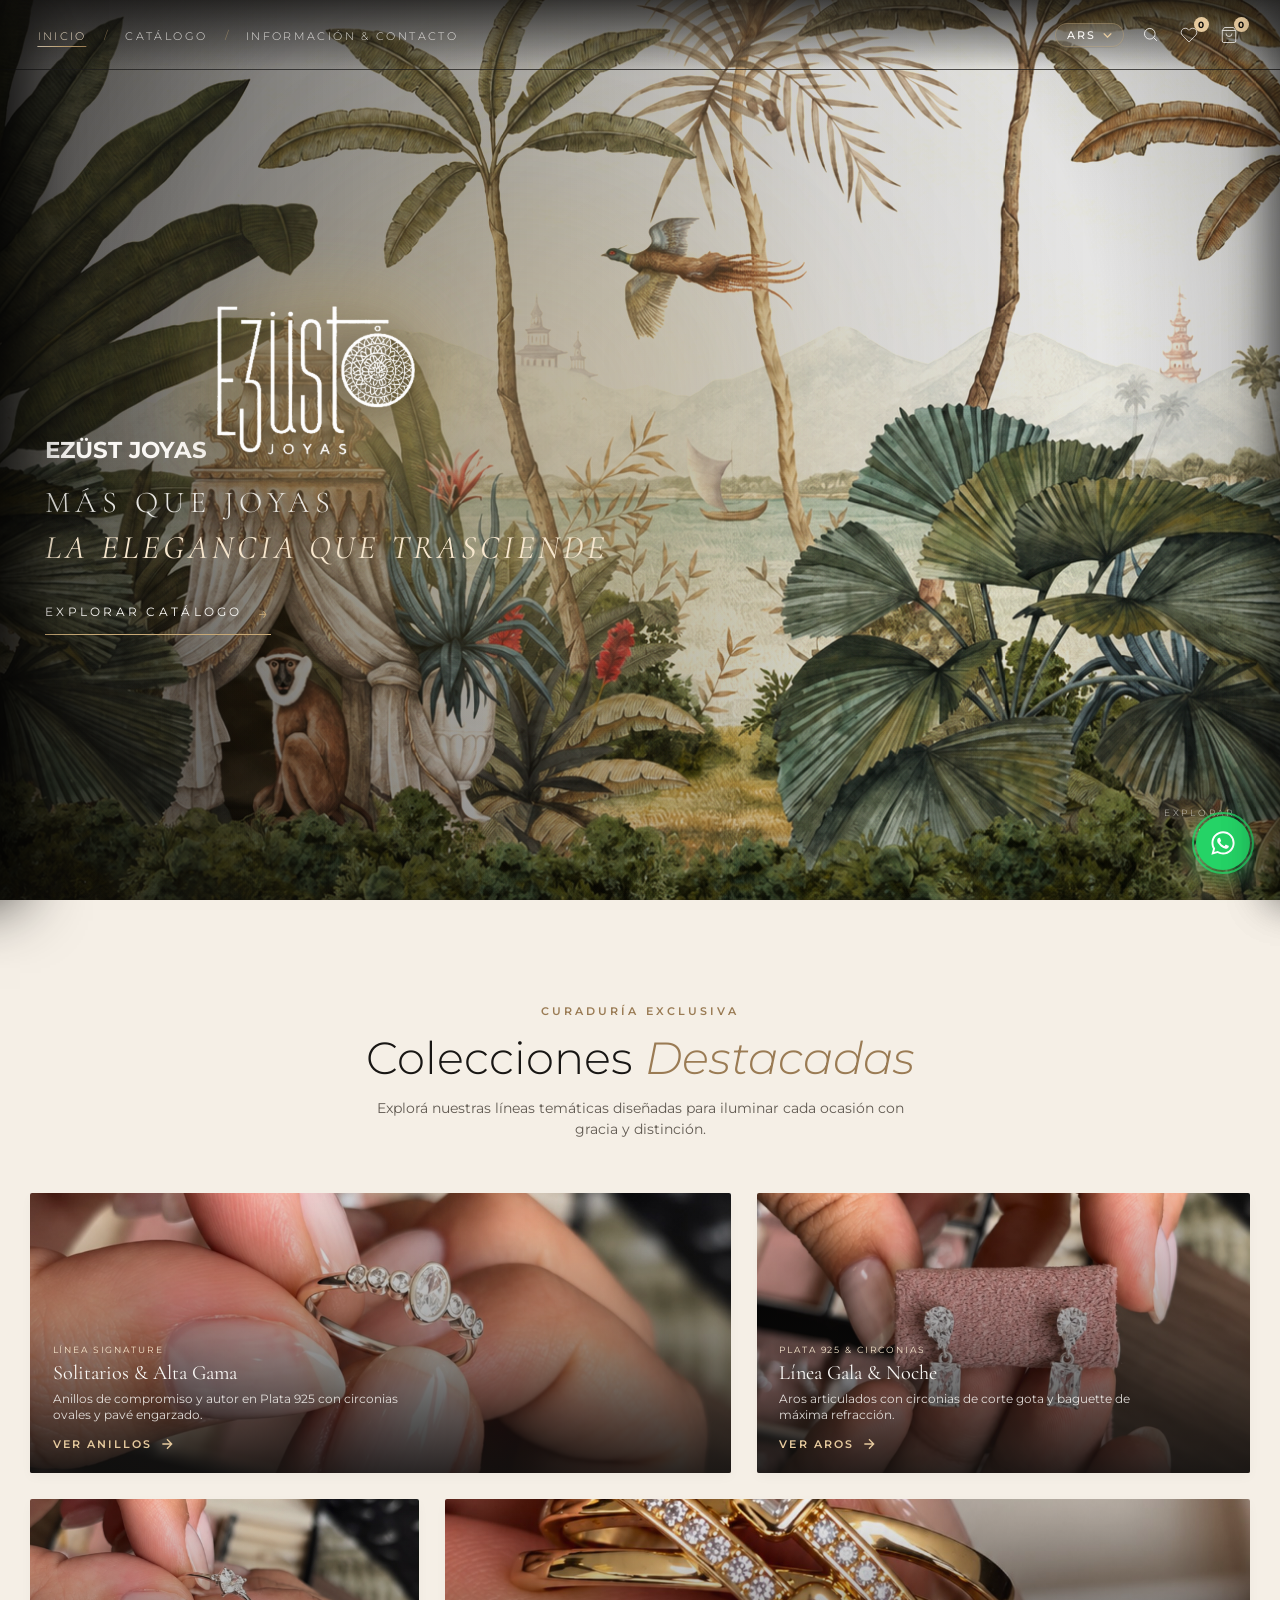
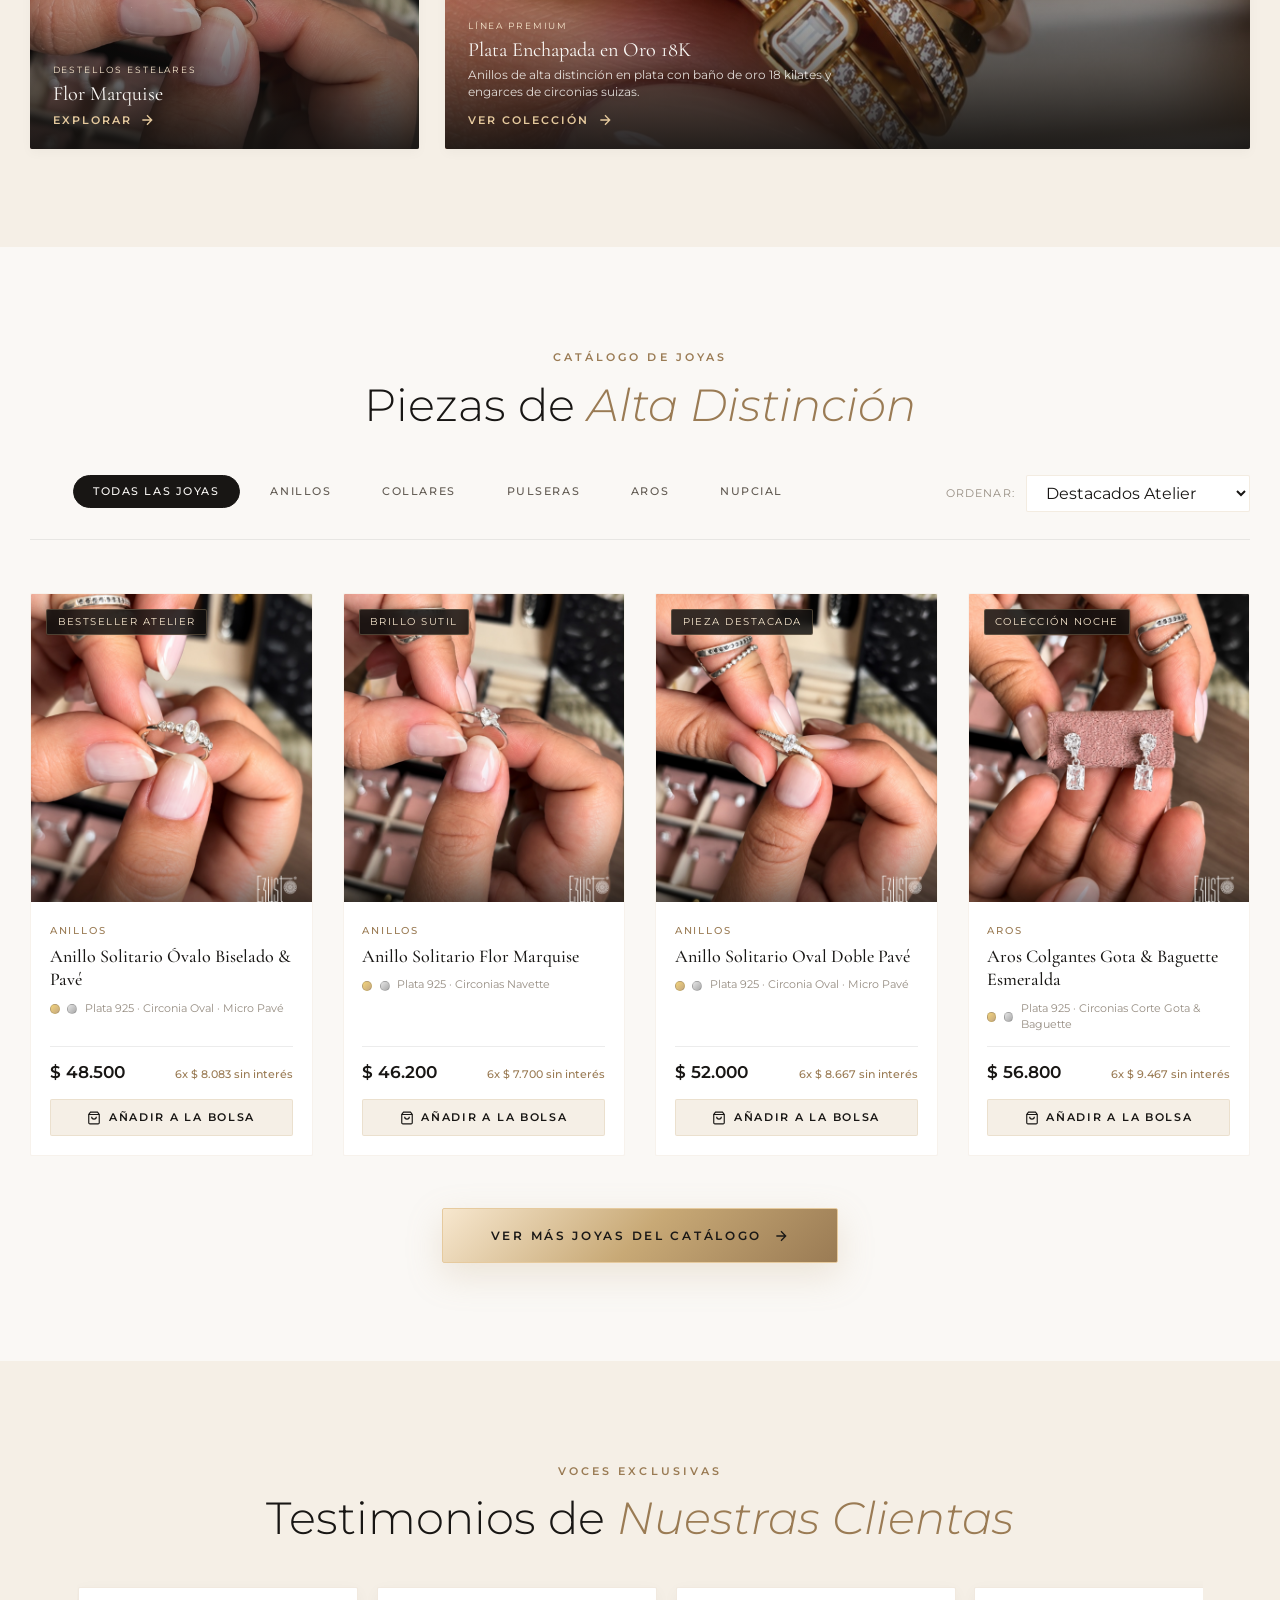
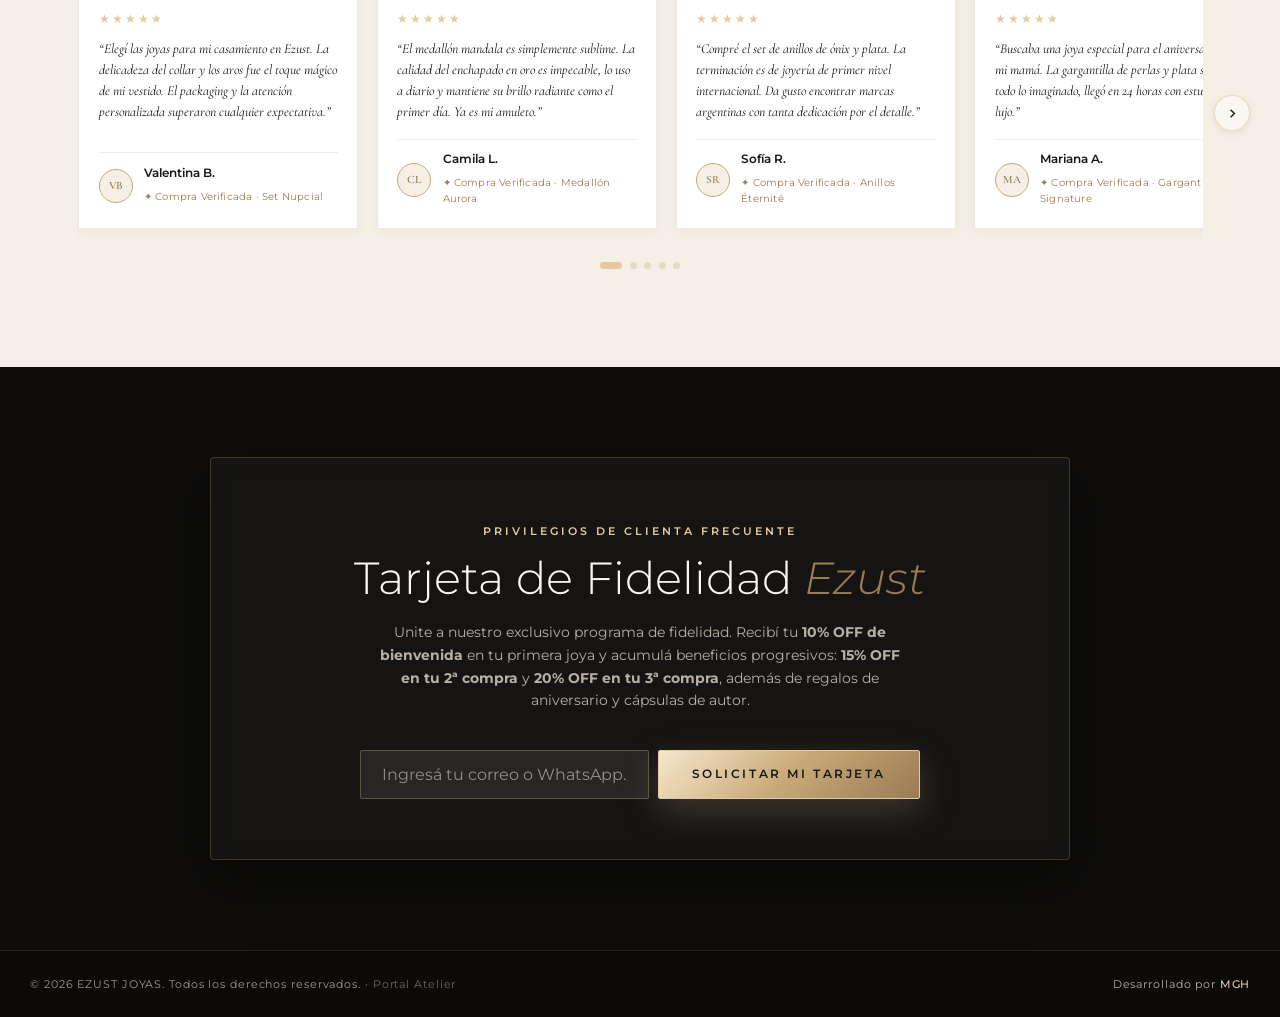
==== commit a783bb6b: "feat: create base stylesheet and update index.html for eziust joyas" ====
--- a/index.html
+++ b/index.html
@@ -22,7 +22,7 @@
   <meta property="og:image" content="assets/img/hero_bride_gold.jpg">
 
   <!-- Stylesheet (cache-busted for mobile updates) -->
-  <link rel="stylesheet" href="css/style.css?v=20261031_hero_opt1_v2">
+  <link rel="stylesheet" href="css/style.css?v=20261102_logo_main_h1_v5">
   <link rel="icon" type="image/svg+xml" href="assets/logo-symbol.svg">
 </head>
 
@@ -51,13 +51,6 @@
             <li><a href="contacto.html" class="nav-editorial-link">INFORMACIÓN & CONTACTO</a></li>
           </ul>
         </nav>
-      </div>
-
-      <!-- Header Center: Iconic Logo -->
-      <div class="header-logo-center">
-        <a href="#inicio" aria-label="EZUST JOYAS Inicio" class="header-logo-link">
-          <img src="assets/logo-official-white.png?v=2" alt="EZUST JOYAS" class="header-logo-img" width="150" height="60">
-        </a>
       </div>
 
       <!-- Header Right: Currency & Action Icons -->
@@ -145,21 +138,20 @@
     <div class="container hero-cinematic-container">
       <div class="hero-cinematic-content">
 
-        <div class="hero-editorial-brand-badge">
-          <span class="badge-sparkle">✦</span>
-          <span class="badge-text">EZÜST JOYAS · ALTA JOYERÍA</span>
-          <span class="badge-sparkle">✦</span>
-        </div>
-
-        <h1 class="hero-editorial-headline">
-          <span class="headline-line line-1">MAS QUE JOYAS</span>
-          <span class="headline-line line-2">LA ELEGANCIA</span>
-          <span class="headline-line line-3">QUE TRASCIENDE</span>
+        <!-- Prominent Brand Logo (Main Hero Centerpiece) -->
+        <h1 class="hero-brand-title-wrap">
+          <span class="sr-only">EZÜST JOYAS</span>
+          <div class="hero-prominent-logo-box">
+            <img src="assets/logo-official-white.png" alt="EZÜST JOYAS" class="hero-prominent-logo-img">
+            <div class="hero-prominent-logo-glow"></div>
+          </div>
         </h1>
 
-        <p class="hero-editorial-subtext">
-          Diseños pensados para acompañarte, destacar tus momentos y convertirse en parte de vos.
-        </p>
+        <!-- Subheading Slogan (Compact & Sophisticated) -->
+        <h2 class="hero-editorial-headline">
+          <span class="headline-line line-1">MÁS QUE JOYAS</span>
+          <span class="headline-line line-2">LA ELEGANCIA QUE TRASCIENDE</span>
+        </h2>
 
         <div class="hero-editorial-cta-wrap">
           <a href="catalogo.html" class="hero-minimal-editorial-cta">
--- a/css/style.css
+++ b/css/style.css
@@ -662,143 +662,86 @@
   display: flex;
   flex-direction: column;
   align-items: flex-start;
-  padding-top: 3rem;
-}
-
-/* Brand Presentation: Logo Center & Badge */
-.hero-brand-presentation {
+  padding-top: 2rem;
+}
+
+/* Prominent Brand Emblem in Hero (Large & High Contrast) */
+.hero-prominent-brand {
   display: flex;
   flex-direction: column;
   align-items: flex-start;
-  gap: 0.85rem;
-  margin-bottom: 1.8rem;
-}
-
-.hero-brand-logo-frame {
+  gap: 1.1rem;
+  margin-bottom: 2rem;
+}
+
+/* Hero Brand Title Wrapper (Main visual h1) */
+.hero-brand-title-wrap {
+  margin: 0 0 1.25rem 0;
+  padding: 0;
+  line-height: 1;
+}
+
+.hero-prominent-logo-box {
   position: relative;
   display: inline-flex;
   align-items: center;
   justify-content: center;
-  padding: 0.6rem 0;
-}
-
-.hero-brand-logo-img {
-  height: clamp(64px, 7.5vw, 88px);
+  padding: 0.5rem 0;
+}
+
+.hero-prominent-logo-img {
+  height: clamp(100px, 15vw, 155px);
   width: auto;
   object-fit: contain;
-  filter: drop-shadow(0 4px 18px rgba(0, 0, 0, 0.75)) drop-shadow(0 0 25px rgba(230, 202, 158, 0.45));
+  filter: drop-shadow(0 8px 24px rgba(0, 0, 0, 0.95)) drop-shadow(0 0 40px rgba(230, 202, 158, 0.6));
   transition: transform 0.4s ease, filter 0.4s ease;
   animation: heroLogoFloat 6s ease-in-out infinite alternate;
 }
 
-.hero-logo-halo {
+.hero-prominent-logo-glow {
   position: absolute;
-  inset: -15px -30px;
-  background: radial-gradient(ellipse at center, rgba(230, 202, 158, 0.22) 0%, rgba(212, 175, 55, 0.08) 50%, transparent 75%);
+  inset: -25px -45px;
+  background: radial-gradient(ellipse at center, rgba(230, 202, 158, 0.4) 0%, rgba(212, 175, 55, 0.15) 45%, transparent 75%);
   pointer-events: none;
-  filter: blur(16px);
+  filter: blur(28px);
   z-index: -1;
   animation: haloBreath 5s ease-in-out infinite alternate;
 }
 
-@keyframes heroLogoFloat {
-  0% {
-    transform: translateY(0);
-  }
-
-  100% {
-    transform: translateY(-4px);
-  }
-}
-
-@keyframes haloBreath {
-  0% {
-    opacity: 0.6;
-    transform: scale(0.95);
-  }
-
-  100% {
-    opacity: 1;
-    transform: scale(1.08);
-  }
-}
-
-.hero-editorial-brand-badge {
-  display: inline-flex;
-  align-items: center;
-  gap: 0.65rem;
-  font-family: var(--font-sans);
-  font-size: 0.68rem;
-  font-weight: 400;
-  letter-spacing: 0.35em;
-  text-transform: uppercase;
-  color: var(--gold-bright);
-  margin-bottom: 0;
-  opacity: 0.95;
-  background: rgba(255, 255, 255, 0.06);
-  padding: 0.35rem 1.1rem;
-  border-radius: var(--radius-full);
-  border: 1px solid rgba(230, 202, 158, 0.35);
-  backdrop-filter: blur(8px);
-  box-shadow: 0 4px 20px rgba(0, 0, 0, 0.25);
-}
-
-.hero-editorial-brand-badge .badge-sparkle {
-  color: var(--gold-bright);
-  font-size: 0.75rem;
-  animation: pulseSparkle 3s infinite ease-in-out;
-}
-
-@keyframes pulseSparkle {
-
-  0%,
-  100% {
-    opacity: 0.6;
-  }
-
-  50% {
-    opacity: 1;
-    filter: drop-shadow(0 0 6px var(--gold-bright));
-  }
-}
-
+/* Secondary Slogan Headline */
 .hero-editorial-headline {
   font-family: 'Cormorant Garamond', 'Cinzel', serif;
-  font-size: clamp(2.2rem, 4.4vw, 4.1rem);
+  font-size: clamp(1.4rem, 2.6vw, 2.2rem);
   font-weight: 300;
-  line-height: 1.08;
-  letter-spacing: 0.06em;
+  line-height: 1.25;
+  letter-spacing: 0.14em;
   text-transform: uppercase;
   color: #FAF8F5;
-  margin: 0 0 1.6rem 0;
+  margin: 0 0 2rem 0;
   display: flex;
   flex-direction: column;
-  text-shadow: 0 4px 30px rgba(0, 0, 0, 0.6);
+  gap: 0.35rem;
+  text-shadow: 0 4px 20px rgba(0, 0, 0, 0.7);
 }
 
 .headline-line {
   display: block;
   white-space: nowrap;
-  letter-spacing: 0.08em;
-  transition: transform 0.4s ease;
 }
 
 .headline-line.line-1 {
   font-weight: 300;
-  letter-spacing: 0.1em;
+  letter-spacing: 0.18em;
+  font-size: 0.92em;
+  color: rgba(250, 248, 245, 0.9);
 }
 
 .headline-line.line-2 {
   font-style: italic;
-  font-weight: 300;
+  font-weight: 400;
   color: var(--gold-light);
-  letter-spacing: 0.08em;
-  text-shadow: 0 0 25px rgba(247, 231, 206, 0.35);
-}
-
-.headline-line.line-3 {
-  font-weight: 300;
-  letter-spacing: 0.1em;
+  letter-spacing: 0.12em;
+  text-shadow: 0 0 25px rgba(247, 231, 206, 0.45);
 }
 
 .hero-editorial-subtext {
@@ -3700,45 +3643,31 @@
     max-width: 100%;
   }
 
-  .hero-brand-presentation {
-    align-items: flex-start;
-    gap: 0.75rem;
-    margin-bottom: 1.3rem;
-  }
-
-  .hero-brand-logo-img {
-    height: clamp(52px, 13vw, 70px);
-  }
-
-  .hero-editorial-brand-badge {
-    margin-bottom: 0;
-    font-size: 0.6rem;
-    letter-spacing: 0.22em;
-    padding: 0.3rem 0.85rem;
+  .hero-brand-title-wrap {
+    margin-bottom: 0.9rem;
+  }
+
+  .hero-prominent-logo-img {
+    height: clamp(85px, 20vw, 120px);
   }
 
   .hero-editorial-headline {
-    font-size: clamp(1.85rem, 8vw, 2.45rem);
-    line-height: 1.14;
-    letter-spacing: 0.04em;
-    margin-bottom: 1.15rem;
+    font-size: clamp(1.2rem, 5vw, 1.55rem);
+    letter-spacing: 0.08em;
+    margin-bottom: 1.5rem;
+    line-height: 1.28;
   }
 
   .headline-line {
     white-space: normal;
-    letter-spacing: 0.05em;
   }
 
   .headline-line.line-1 {
-    letter-spacing: 0.07em;
+    letter-spacing: 0.1em;
   }
 
   .headline-line.line-2 {
-    letter-spacing: 0.05em;
-  }
-
-  .headline-line.line-3 {
-    letter-spacing: 0.07em;
+    letter-spacing: 0.06em;
   }
 
   .hero-editorial-subtext {
